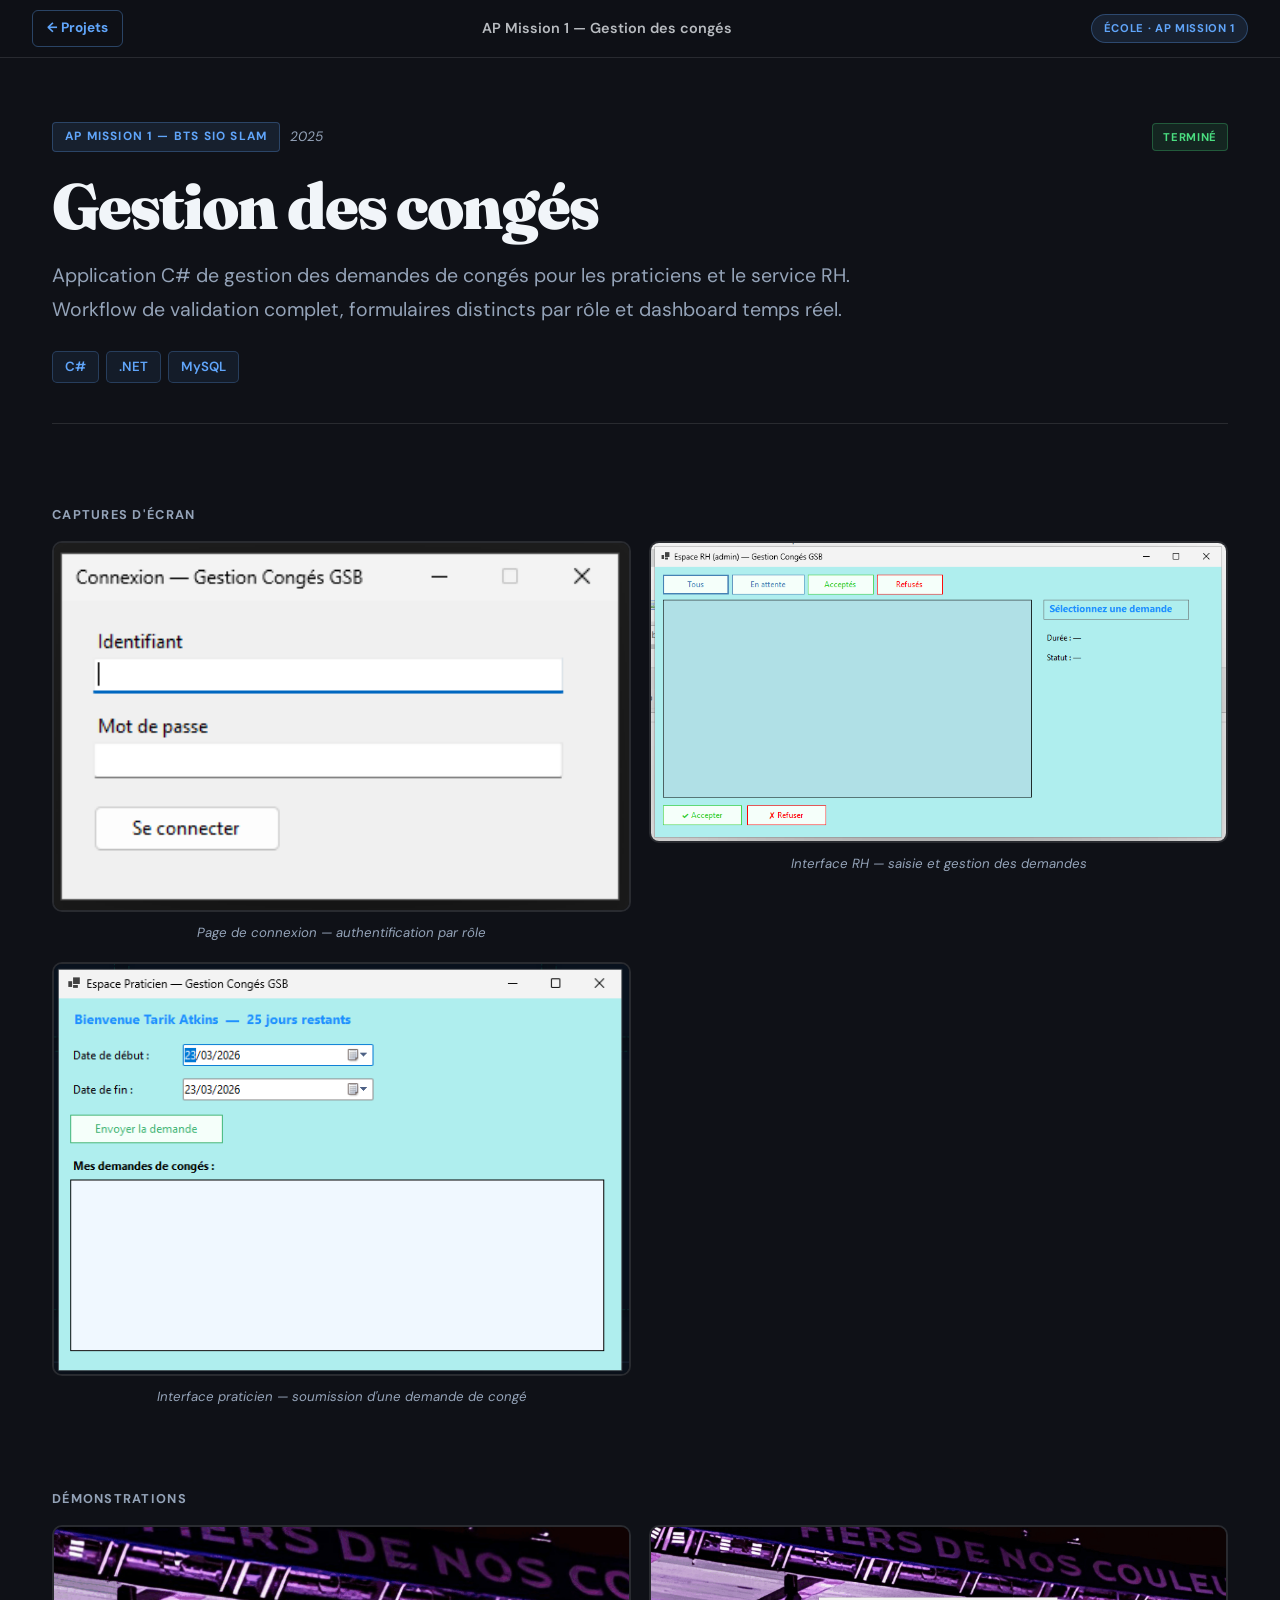
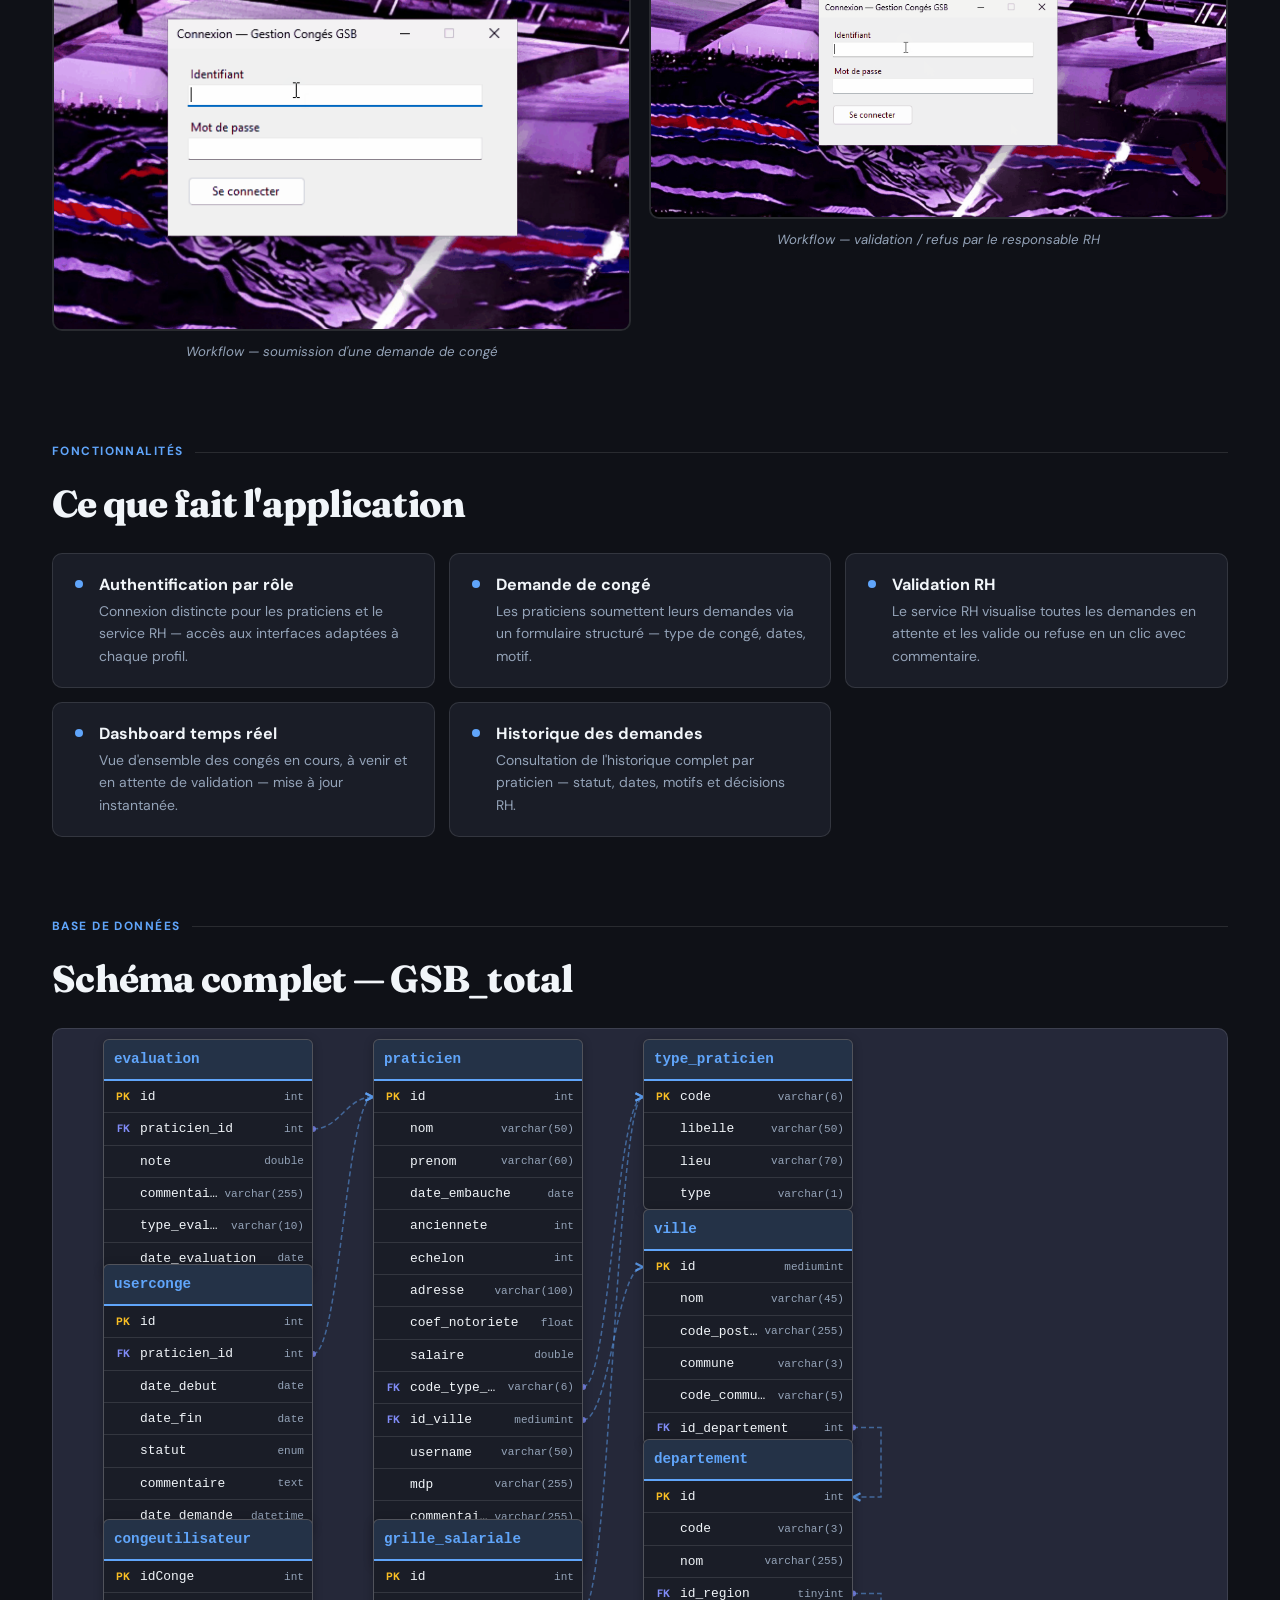
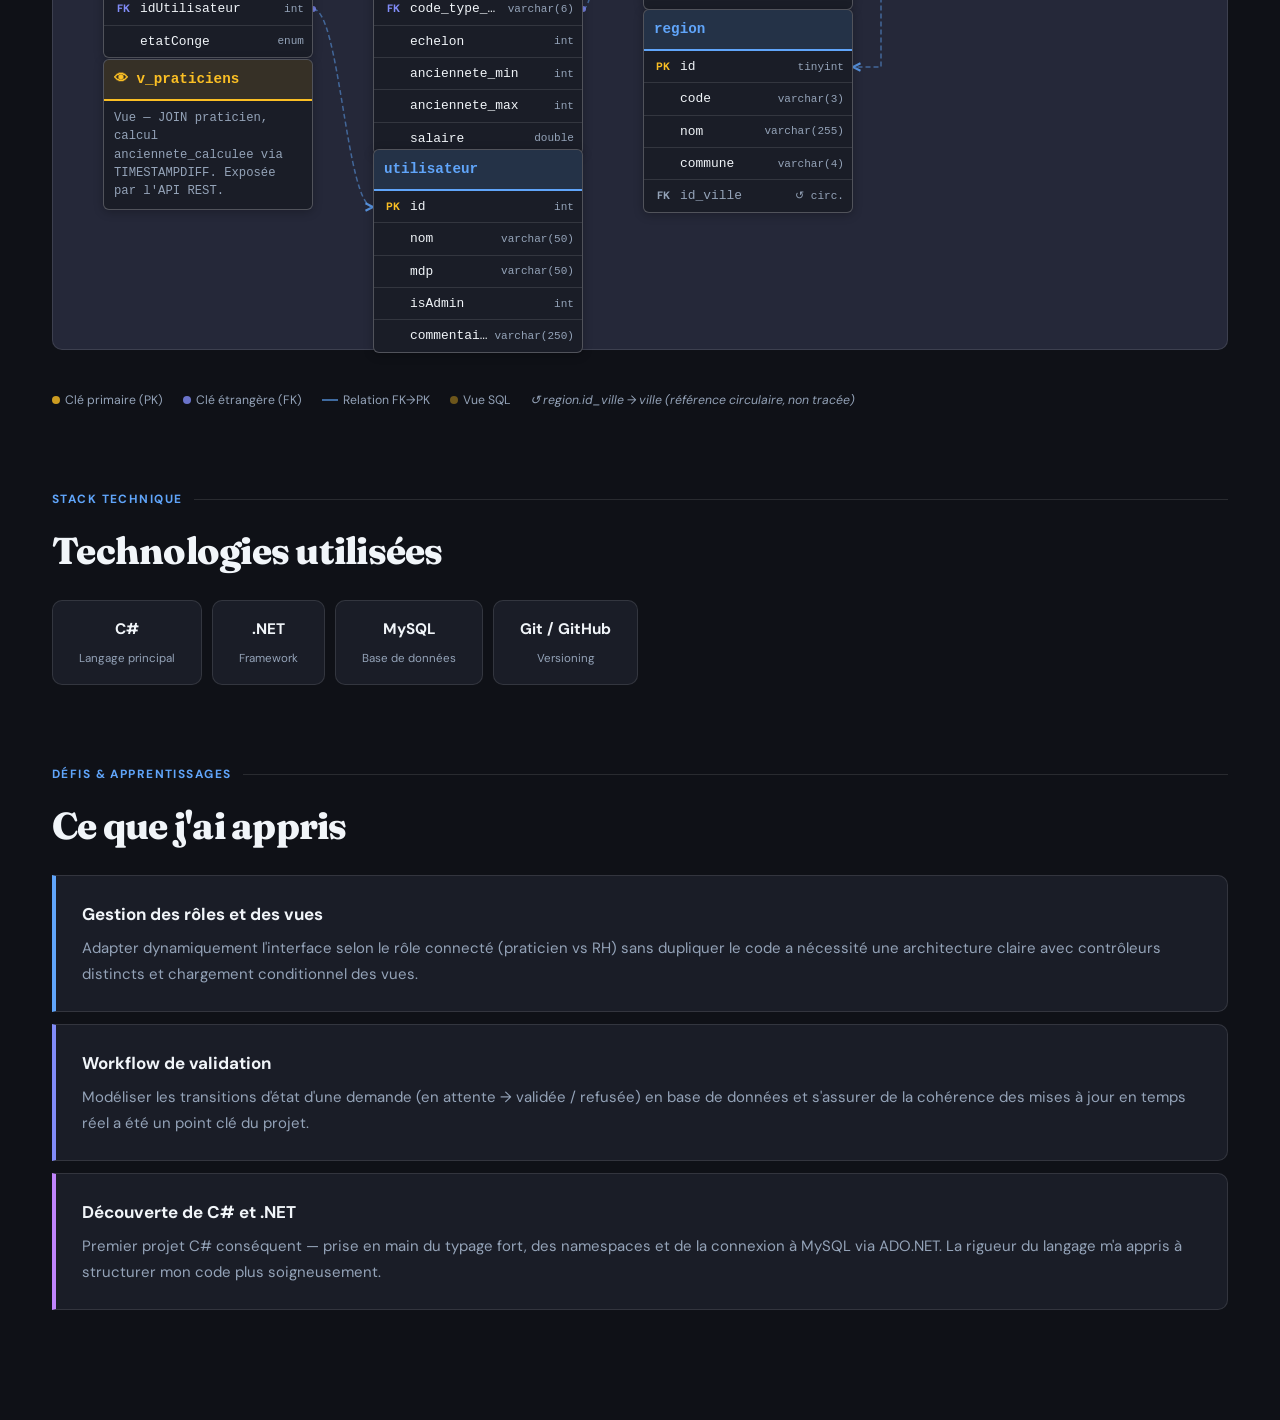
==== project-mission1.html @ 055cd985 "refactor: redesign DB diagram to 3-column layout, larger fonts, no horizontal scroll - Reflow all 11" ====
<!DOCTYPE html>
<html lang="fr" data-theme="dark">
<head>
  <meta charset="UTF-8">
  <meta name="viewport" content="width=device-width, initial-scale=1.0">
  <title>AP Mission 1 – Gestion des congés – Henni Wassil</title>
  <link rel="stylesheet" href="css/project-detail.css">
</head>
<body>

  <nav class="det-nav">
    <a href="index.html#projects" class="det-nav-back">← Projets</a>
    <span class="det-nav-title">AP Mission 1 — Gestion des congés</span>
    <span class="det-nav-badge det-nav-badge--school">École · AP Mission 1</span>
  </nav>

  <main class="det-page">

    <!-- HERO -->
    <header class="det-hero">
      <div class="det-hero-meta">
        <span class="det-hero-type det-hero-type--school">AP Mission 1 — BTS SIO SLAM</span>
        <span class="det-hero-year">2025</span>
        <span class="det-hero-status det-hero-status--done">Terminé</span>
      </div>
      <h1 class="det-hero-title">Gestion des congés</h1>
      <p class="det-hero-subtitle">
        Application C# de gestion des demandes de congés pour les praticiens et le service RH.
        Workflow de validation complet, formulaires distincts par rôle et dashboard temps réel.
      </p>
      <div class="det-hero-tags">
        <span>C#</span><span>.NET</span><span>MySQL</span>
      </div>
    </header>

    <!-- SCREENSHOTS — statiques -->
    <section class="det-screenshots">
      <p class="det-screenshots-title">Captures d'écran</p>
      <div class="screenshots-grid screenshots-grid--2">

        <figure class="screenshot">
          <img src="AP/Mission1/login.png" alt="Page de connexion">
          <figcaption>Page de connexion — authentification par rôle</figcaption>
        </figure>

        <figure class="screenshot">
          <img src="AP/Mission1/form_rh.png" alt="Formulaire RH">
          <figcaption>Interface RH — saisie et gestion des demandes</figcaption>
        </figure>

        <figure class="screenshot">
          <img src="AP/Mission1/form_praticien.png" alt="Formulaire praticien">
          <figcaption>Interface praticien — soumission d'une demande de congé</figcaption>
        </figure>

      </div>
    </section>

    <!-- GIFS — démonstrations -->
    <section class="det-screenshots">
      <p class="det-screenshots-title">Démonstrations</p>
      <div class="screenshots-grid screenshots-grid--2">

        <figure class="screenshot">
          <img src="AP/Mission1/demandeconge.gif" alt="Demande de congé">
          <figcaption>Workflow — soumission d'une demande de congé</figcaption>
        </figure>

        <figure class="screenshot">
          <img src="AP/Mission1/validationconges.gif" alt="Validation des congés">
          <figcaption>Workflow — validation / refus par le responsable RH</figcaption>
        </figure>

      </div>
    </section>

    <!-- FONCTIONNALITÉS -->
    <section class="det-section">
      <span class="det-section-label">Fonctionnalités</span>
      <h2 class="det-section-title">Ce que fait l'application</h2>
      <div class="det-features">
        <div class="det-feature">
          <div class="det-feature-dot"></div>
          <div class="det-feature-body">
            <div class="det-feature-name">Authentification par rôle</div>
            <div class="det-feature-desc">Connexion distincte pour les praticiens et le service RH — accès aux interfaces adaptées à chaque profil.</div>
          </div>
        </div>
        <div class="det-feature">
          <div class="det-feature-dot"></div>
          <div class="det-feature-body">
            <div class="det-feature-name">Demande de congé</div>
            <div class="det-feature-desc">Les praticiens soumettent leurs demandes via un formulaire structuré — type de congé, dates, motif.</div>
          </div>
        </div>
        <div class="det-feature">
          <div class="det-feature-dot"></div>
          <div class="det-feature-body">
            <div class="det-feature-name">Validation RH</div>
            <div class="det-feature-desc">Le service RH visualise toutes les demandes en attente et les valide ou refuse en un clic avec commentaire.</div>
          </div>
        </div>
        <div class="det-feature">
          <div class="det-feature-dot"></div>
          <div class="det-feature-body">
            <div class="det-feature-name">Dashboard temps réel</div>
            <div class="det-feature-desc">Vue d'ensemble des congés en cours, à venir et en attente de validation — mise à jour instantanée.</div>
          </div>
        </div>
        <div class="det-feature">
          <div class="det-feature-dot"></div>
          <div class="det-feature-body">
            <div class="det-feature-name">Historique des demandes</div>
            <div class="det-feature-desc">Consultation de l'historique complet par praticien — statut, dates, motifs et décisions RH.</div>
          </div>
        </div>
      </div>
    </section>

    <!-- BASE DE DONNÉES -->
    <section class="det-section">
      <span class="det-section-label">Base de données</span>
      <h2 class="det-section-title">Schéma complet — GSB_total</h2>

      <div class="det-db-diagram-wrap">
        <!-- 3 colonnes : col1=x50 (évaluations+congés+vue), col2=x320 (praticien+grille+utilisateur), col3=x590 (types+géographie) -->
        <div class="det-db-diagram" style="width:840px;height:920px">

          <!-- ── COL 1 ── -->

          <!-- evaluation -->
          <div class="det-db-tbl" data-table="evaluation" style="left:50px;top:10px">
            <div class="det-db-tbl-head">evaluation</div>
            <div class="det-db-tbl-col" data-col="id">         <span class="dbc-key">PK</span><span class="dbc-name">id</span><span class="dbc-type">int</span></div>
            <div class="det-db-tbl-col" data-fk="praticien.id"><span class="dbc-key dbc-key--fk">FK</span><span class="dbc-name">praticien_id</span><span class="dbc-type">int</span></div>
            <div class="det-db-tbl-col">                        <span class="dbc-key"></span><span class="dbc-name">note</span><span class="dbc-type">double</span></div>
            <div class="det-db-tbl-col">                        <span class="dbc-key"></span><span class="dbc-name">commentaire</span><span class="dbc-type">varchar(255)</span></div>
            <div class="det-db-tbl-col">                        <span class="dbc-key"></span><span class="dbc-name">type_evaluateur</span><span class="dbc-type">varchar(10)</span></div>
            <div class="det-db-tbl-col">                        <span class="dbc-key"></span><span class="dbc-name">date_evaluation</span><span class="dbc-type">date</span></div>
          </div>

          <!-- userconge -->
          <div class="det-db-tbl" data-table="userconge" style="left:50px;top:235px">
            <div class="det-db-tbl-head">userconge</div>
            <div class="det-db-tbl-col" data-col="id">         <span class="dbc-key">PK</span><span class="dbc-name">id</span><span class="dbc-type">int</span></div>
            <div class="det-db-tbl-col" data-fk="praticien.id"><span class="dbc-key dbc-key--fk">FK</span><span class="dbc-name">praticien_id</span><span class="dbc-type">int</span></div>
            <div class="det-db-tbl-col">                        <span class="dbc-key"></span><span class="dbc-name">date_debut</span><span class="dbc-type">date</span></div>
            <div class="det-db-tbl-col">                        <span class="dbc-key"></span><span class="dbc-name">date_fin</span><span class="dbc-type">date</span></div>
            <div class="det-db-tbl-col">                        <span class="dbc-key"></span><span class="dbc-name">statut</span><span class="dbc-type">enum</span></div>
            <div class="det-db-tbl-col">                        <span class="dbc-key"></span><span class="dbc-name">commentaire</span><span class="dbc-type">text</span></div>
            <div class="det-db-tbl-col">                        <span class="dbc-key"></span><span class="dbc-name">date_demande</span><span class="dbc-type">datetime</span></div>
          </div>

          <!-- congeutilisateur -->
          <div class="det-db-tbl" data-table="congeutilisateur" style="left:50px;top:490px">
            <div class="det-db-tbl-head">congeutilisateur</div>
            <div class="det-db-tbl-col" data-col="idConge">          <span class="dbc-key">PK</span><span class="dbc-name">idConge</span><span class="dbc-type">int</span></div>
            <div class="det-db-tbl-col" data-fk="utilisateur.id">    <span class="dbc-key dbc-key--fk">FK</span><span class="dbc-name">idUtilisateur</span><span class="dbc-type">int</span></div>
            <div class="det-db-tbl-col">                              <span class="dbc-key"></span><span class="dbc-name">etatConge</span><span class="dbc-type">enum</span></div>
          </div>

          <!-- v_praticiens (vue) -->
          <div class="det-db-tbl" style="left:50px;top:630px">
            <div class="det-db-tbl-head det-db-tbl-head--view">👁 v_praticiens</div>
            <div class="det-db-tbl-col" style="padding:8px 10px;min-height:auto">
              <span class="dbc-name" style="white-space:normal;font-size:0.72rem;color:var(--muted);line-height:1.5">Vue — JOIN praticien, calcul anciennete_calculee via TIMESTAMPDIFF. Exposée par l'API REST.</span>
            </div>
          </div>

          <!-- ── COL 2 ── -->

          <!-- praticien -->
          <div class="det-db-tbl" data-table="praticien" style="left:320px;top:10px">
            <div class="det-db-tbl-head">praticien</div>
            <div class="det-db-tbl-col" data-col="id">                   <span class="dbc-key">PK</span><span class="dbc-name">id</span><span class="dbc-type">int</span></div>
            <div class="det-db-tbl-col">                                  <span class="dbc-key"></span><span class="dbc-name">nom</span><span class="dbc-type">varchar(50)</span></div>
            <div class="det-db-tbl-col">                                  <span class="dbc-key"></span><span class="dbc-name">prenom</span><span class="dbc-type">varchar(60)</span></div>
            <div class="det-db-tbl-col">                                  <span class="dbc-key"></span><span class="dbc-name">date_embauche</span><span class="dbc-type">date</span></div>
            <div class="det-db-tbl-col">                                  <span class="dbc-key"></span><span class="dbc-name">anciennete</span><span class="dbc-type">int</span></div>
            <div class="det-db-tbl-col">                                  <span class="dbc-key"></span><span class="dbc-name">echelon</span><span class="dbc-type">int</span></div>
            <div class="det-db-tbl-col">                                  <span class="dbc-key"></span><span class="dbc-name">adresse</span><span class="dbc-type">varchar(100)</span></div>
            <div class="det-db-tbl-col">                                  <span class="dbc-key"></span><span class="dbc-name">coef_notoriete</span><span class="dbc-type">float</span></div>
            <div class="det-db-tbl-col">                                  <span class="dbc-key"></span><span class="dbc-name">salaire</span><span class="dbc-type">double</span></div>
            <div class="det-db-tbl-col" data-fk="type_praticien.code">   <span class="dbc-key dbc-key--fk">FK</span><span class="dbc-name">code_type_praticien</span><span class="dbc-type">varchar(6)</span></div>
            <div class="det-db-tbl-col" data-fk="ville.id">              <span class="dbc-key dbc-key--fk">FK</span><span class="dbc-name">id_ville</span><span class="dbc-type">mediumint</span></div>
            <div class="det-db-tbl-col">                                  <span class="dbc-key"></span><span class="dbc-name">username</span><span class="dbc-type">varchar(50)</span></div>
            <div class="det-db-tbl-col">                                  <span class="dbc-key"></span><span class="dbc-name">mdp</span><span class="dbc-type">varchar(255)</span></div>
            <div class="det-db-tbl-col">                                  <span class="dbc-key"></span><span class="dbc-name">commentaire</span><span class="dbc-type">varchar(255)</span></div>
            <div class="det-db-tbl-col">                                  <span class="dbc-key"></span><span class="dbc-name">conges_restant</span><span class="dbc-type">int</span></div>
          </div>

          <!-- grille_salariale -->
          <div class="det-db-tbl" data-table="grille_salariale" style="left:320px;top:490px">
            <div class="det-db-tbl-head">grille_salariale</div>
            <div class="det-db-tbl-col" data-col="id">                   <span class="dbc-key">PK</span><span class="dbc-name">id</span><span class="dbc-type">int</span></div>
            <div class="det-db-tbl-col" data-fk="type_praticien.code">   <span class="dbc-key dbc-key--fk">FK</span><span class="dbc-name">code_type_praticien</span><span class="dbc-type">varchar(6)</span></div>
            <div class="det-db-tbl-col">                                  <span class="dbc-key"></span><span class="dbc-name">echelon</span><span class="dbc-type">int</span></div>
            <div class="det-db-tbl-col">                                  <span class="dbc-key"></span><span class="dbc-name">anciennete_min</span><span class="dbc-type">int</span></div>
            <div class="det-db-tbl-col">                                  <span class="dbc-key"></span><span class="dbc-name">anciennete_max</span><span class="dbc-type">int</span></div>
            <div class="det-db-tbl-col">                                  <span class="dbc-key"></span><span class="dbc-name">salaire</span><span class="dbc-type">double</span></div>
          </div>

          <!-- utilisateur -->
          <div class="det-db-tbl" data-table="utilisateur" style="left:320px;top:720px">
            <div class="det-db-tbl-head">utilisateur</div>
            <div class="det-db-tbl-col" data-col="id"><span class="dbc-key">PK</span><span class="dbc-name">id</span><span class="dbc-type">int</span></div>
            <div class="det-db-tbl-col">             <span class="dbc-key"></span><span class="dbc-name">nom</span><span class="dbc-type">varchar(50)</span></div>
            <div class="det-db-tbl-col">             <span class="dbc-key"></span><span class="dbc-name">mdp</span><span class="dbc-type">varchar(50)</span></div>
            <div class="det-db-tbl-col">             <span class="dbc-key"></span><span class="dbc-name">isAdmin</span><span class="dbc-type">int</span></div>
            <div class="det-db-tbl-col">             <span class="dbc-key"></span><span class="dbc-name">commentaire</span><span class="dbc-type">varchar(250)</span></div>
          </div>

          <!-- ── COL 3 ── -->

          <!-- type_praticien -->
          <div class="det-db-tbl" data-table="type_praticien" style="left:590px;top:10px">
            <div class="det-db-tbl-head">type_praticien</div>
            <div class="det-db-tbl-col" data-col="code"><span class="dbc-key">PK</span><span class="dbc-name">code</span><span class="dbc-type">varchar(6)</span></div>
            <div class="det-db-tbl-col">               <span class="dbc-key"></span><span class="dbc-name">libelle</span><span class="dbc-type">varchar(50)</span></div>
            <div class="det-db-tbl-col">               <span class="dbc-key"></span><span class="dbc-name">lieu</span><span class="dbc-type">varchar(70)</span></div>
            <div class="det-db-tbl-col">               <span class="dbc-key"></span><span class="dbc-name">type</span><span class="dbc-type">varchar(1)</span></div>
          </div>

          <!-- ville -->
          <div class="det-db-tbl" data-table="ville" style="left:590px;top:180px">
            <div class="det-db-tbl-head">ville</div>
            <div class="det-db-tbl-col" data-col="id">           <span class="dbc-key">PK</span><span class="dbc-name">id</span><span class="dbc-type">mediumint</span></div>
            <div class="det-db-tbl-col">                          <span class="dbc-key"></span><span class="dbc-name">nom</span><span class="dbc-type">varchar(45)</span></div>
            <div class="det-db-tbl-col">                          <span class="dbc-key"></span><span class="dbc-name">code_postal</span><span class="dbc-type">varchar(255)</span></div>
            <div class="det-db-tbl-col">                          <span class="dbc-key"></span><span class="dbc-name">commune</span><span class="dbc-type">varchar(3)</span></div>
            <div class="det-db-tbl-col">                          <span class="dbc-key"></span><span class="dbc-name">code_commune</span><span class="dbc-type">varchar(5)</span></div>
            <div class="det-db-tbl-col" data-fk="departement.id"> <span class="dbc-key dbc-key--fk">FK</span><span class="dbc-name">id_departement</span><span class="dbc-type">int</span></div>
          </div>

          <!-- departement -->
          <div class="det-db-tbl" data-table="departement" style="left:590px;top:410px">
            <div class="det-db-tbl-head">departement</div>
            <div class="det-db-tbl-col" data-col="id">          <span class="dbc-key">PK</span><span class="dbc-name">id</span><span class="dbc-type">int</span></div>
            <div class="det-db-tbl-col">                         <span class="dbc-key"></span><span class="dbc-name">code</span><span class="dbc-type">varchar(3)</span></div>
            <div class="det-db-tbl-col">                         <span class="dbc-key"></span><span class="dbc-name">nom</span><span class="dbc-type">varchar(255)</span></div>
            <div class="det-db-tbl-col" data-fk="region.id">    <span class="dbc-key dbc-key--fk">FK</span><span class="dbc-name">id_region</span><span class="dbc-type">tinyint</span></div>
          </div>

          <!-- region -->
          <div class="det-db-tbl" data-table="region" style="left:590px;top:580px">
            <div class="det-db-tbl-head">region</div>
            <div class="det-db-tbl-col" data-col="id"><span class="dbc-key">PK</span><span class="dbc-name">id</span><span class="dbc-type">tinyint</span></div>
            <div class="det-db-tbl-col">             <span class="dbc-key"></span><span class="dbc-name">code</span><span class="dbc-type">varchar(3)</span></div>
            <div class="det-db-tbl-col">             <span class="dbc-key"></span><span class="dbc-name">nom</span><span class="dbc-type">varchar(255)</span></div>
            <div class="det-db-tbl-col">             <span class="dbc-key"></span><span class="dbc-name">commune</span><span class="dbc-type">varchar(4)</span></div>
            <div class="det-db-tbl-col">             <span class="dbc-key dbc-key--fk" style="color:var(--muted)">FK</span><span class="dbc-name" style="color:var(--muted)">id_ville</span><span class="dbc-type">↺ circ.</span></div>
          </div>

        </div>
      </div>

      <div class="det-db-legend">
        <span><span class="det-db-legend-dot" style="background:rgba(251,191,36,0.8)"></span>Clé primaire (PK)</span>
        <span><span class="det-db-legend-dot" style="background:rgba(129,140,248,0.8)"></span>Clé étrangère (FK)</span>
        <span><span class="det-db-legend-dot" style="background:rgba(96,165,250,0.6);border-radius:0;width:16px;height:2px"></span>Relation FK→PK</span>
        <span><span class="det-db-legend-dot" style="background:rgba(251,191,36,0.4)"></span>Vue SQL</span>
        <span style="color:var(--muted);font-style:italic">↺ region.id_ville → ville (référence circulaire, non tracée)</span>
      </div>
    </section>

    <!-- STACK -->
    <section class="det-section">
      <span class="det-section-label">Stack technique</span>
      <h2 class="det-section-title">Technologies utilisées</h2>
      <div class="det-stack">
        <div class="det-stack-item"><span class="det-stack-item-name">C#</span><span class="det-stack-item-role">Langage principal</span></div>
        <div class="det-stack-item"><span class="det-stack-item-name">.NET</span><span class="det-stack-item-role">Framework</span></div>
        <div class="det-stack-item"><span class="det-stack-item-name">MySQL</span><span class="det-stack-item-role">Base de données</span></div>
        <div class="det-stack-item"><span class="det-stack-item-name">Git / GitHub</span><span class="det-stack-item-role">Versioning</span></div>
      </div>
    </section>

    <!-- DÉFIS -->
    <section class="det-section">
      <span class="det-section-label">Défis &amp; apprentissages</span>
      <h2 class="det-section-title">Ce que j'ai appris</h2>
      <div class="det-challenges">
        <div class="det-challenge">
          <div class="det-challenge-title">Gestion des rôles et des vues</div>
          <div class="det-challenge-desc">
            Adapter dynamiquement l'interface selon le rôle connecté (praticien vs RH) sans dupliquer
            le code a nécessité une architecture claire avec contrôleurs distincts et chargement conditionnel des vues.
          </div>
        </div>
        <div class="det-challenge det-challenge--blue">
          <div class="det-challenge-title">Workflow de validation</div>
          <div class="det-challenge-desc">
            Modéliser les transitions d'état d'une demande (en attente → validée / refusée) en base
            de données et s'assurer de la cohérence des mises à jour en temps réel a été un point clé du projet.
          </div>
        </div>
        <div class="det-challenge det-challenge--purple">
          <div class="det-challenge-title">Découverte de C# et .NET</div>
          <div class="det-challenge-desc">
            Premier projet C# conséquent — prise en main du typage fort, des namespaces et de la
            connexion à MySQL via ADO.NET. La rigueur du langage m'a appris à structurer mon code plus soigneusement.
          </div>
        </div>
      </div>
    </section>

  </main>

  <script src="js/detail.js"></script>
</body>
</html>
---- css/project-detail.css ----
@import url('https://fonts.googleapis.com/css2?family=DM+Sans:ital,opsz,wght@0,9..40,300;0,9..40,400;0,9..40,500;0,9..40,600;0,9..40,700;1,9..40,400&family=Fraunces:opsz,wght@9..144,600;9..144,800;9..144,900&display=swap');

*, *::before, *::after { box-sizing: border-box; margin: 0; padding: 0; }

/* ══════════════════════════════════════════
   PALETTE — propre, lisible sur projecteur
   Aucun néon, aucune couleur criarde
   ══════════════════════════════════════════ */
:root {
  --bg:      #0f1117;
  --s1:      #1a1d27;
  --s2:      #252839;
  --border:  rgba(255,255,255,0.11);
  --border2: rgba(255,255,255,0.24);
  --text:    #f1f5f9;
  --muted:   #94a3b8;

  /* Accents clairs et lisibles — aucun néon */
  --blue:    #60a5fa; --blue-rgb:   96,165,250;
  --indigo:  #818cf8; --indigo-rgb: 129,140,248;
  --violet:  #c084fc; --violet-rgb: 192,132,252;
  --amber:   #fbbf24; --amber-rgb:  251,191,36;

  /* Alias legacy pour rétrocompatibilité des classes */
  --green:        var(--blue);   --green-rgb:   96,165,250;
  --purple:       var(--violet); --purple-rgb:  192,132,252;
  --yellow:       var(--amber);  --yellow-rgb:  251,191,36;
}

html[data-theme="light"] {
  --bg:     #f8fafc;
  --s1:     #ffffff;
  --s2:     #f1f5f9;
  --border:  rgba(0,0,0,0.10);
  --border2: rgba(0,0,0,0.22);
  --text:   #0f172a;
  --muted:  #475569;
}

html, body {
  width: 100%;
  min-height: 100%;
  background: var(--bg);
  color: var(--text);
  font-family: 'DM Sans', system-ui, sans-serif;
  font-size: 17px;
  line-height: 1.65;
}

/* ══════════════════════════════════════════
   NAV
   ══════════════════════════════════════════ */
.det-nav {
  position: sticky;
  top: 0;
  z-index: 100;
  display: flex;
  align-items: center;
  gap: 16px;
  padding: 0 32px;
  height: 58px;
  background: rgba(15,17,23,0.96);
  backdrop-filter: blur(12px);
  border-bottom: 1px solid var(--border);
}
html[data-theme="light"] .det-nav {
  background: rgba(248,250,252,0.96);
}

.det-nav-back {
  font-size: 0.8rem;
  font-weight: 700;
  color: var(--blue);
  text-decoration: none;
  padding: 6px 14px;
  border: 1px solid rgba(var(--blue-rgb),0.35);
  border-radius: 6px;
  transition: background 0.15s;
  white-space: nowrap;
}
.det-nav-back:hover { background: rgba(var(--blue-rgb),0.12); }

.det-nav-title {
  font-size: 0.85rem;
  font-weight: 600;
  color: var(--text);
  opacity: 0.75;
  flex: 1;
  text-align: center;
  white-space: nowrap;
  overflow: hidden;
  text-overflow: ellipsis;
}

.det-nav-badge {
  font-size: 0.66rem;
  font-weight: 700;
  letter-spacing: 0.06em;
  text-transform: uppercase;
  padding: 4px 12px;
  border-radius: 20px;
  white-space: nowrap;
}
.det-nav-badge--school {
  color: var(--blue);
  background: rgba(var(--blue-rgb),0.12);
  border: 1px solid rgba(var(--blue-rgb),0.3);
}
.det-nav-badge--stage {
  color: var(--indigo);
  background: rgba(var(--indigo-rgb),0.12);
  border: 1px solid rgba(var(--indigo-rgb),0.3);
}
.det-nav-badge--perso {
  color: var(--violet);
  background: rgba(var(--violet-rgb),0.12);
  border: 1px solid rgba(var(--violet-rgb),0.3);
}

/* ══════════════════════════════════════════
   PAGE WRAPPER
   ══════════════════════════════════════════ */
.det-page {
  max-width: 1280px;
  margin: 0 auto;
  padding: 64px 52px 110px;
  display: flex;
  flex-direction: column;
  gap: 80px;
}

/* ══════════════════════════════════════════
   HERO
   ══════════════════════════════════════════ */
.det-hero {
  display: flex;
  flex-direction: column;
  gap: 20px;
  padding-bottom: 40px;
  border-bottom: 1px solid var(--border);
}

.det-hero-meta {
  display: flex;
  align-items: center;
  gap: 10px;
  flex-wrap: wrap;
}

.det-hero-type {
  font-size: 0.7rem;
  font-weight: 700;
  text-transform: uppercase;
  letter-spacing: 0.1em;
  padding: 4px 12px;
  border-radius: 4px;
}
.det-hero-type--school {
  color: var(--blue);
  background: rgba(var(--blue-rgb),0.10);
  border: 1px solid rgba(var(--blue-rgb),0.28);
}
.det-hero-type--stage {
  color: var(--indigo);
  background: rgba(var(--indigo-rgb),0.10);
  border: 1px solid rgba(var(--indigo-rgb),0.28);
}
.det-hero-type--perso {
  color: var(--violet);
  background: rgba(var(--violet-rgb),0.10);
  border: 1px solid rgba(var(--violet-rgb),0.28);
}

.det-hero-year {
  font-size: 0.8rem;
  color: var(--muted);
  font-style: italic;
}

.det-hero-status {
  font-size: 0.66rem;
  font-weight: 700;
  text-transform: uppercase;
  letter-spacing: 0.06em;
  padding: 4px 10px;
  border-radius: 4px;
  margin-left: auto;
}
.det-hero-status--done {
  color: #4ade80;
  background: rgba(74,222,128,0.10);
  border: 1px solid rgba(74,222,128,0.28);
}
.det-hero-status--wip {
  color: var(--amber);
  background: rgba(var(--amber-rgb),0.10);
  border: 1px solid rgba(var(--amber-rgb),0.28);
}

.det-hero-title {
  font-family: 'Fraunces', serif;
  font-size: clamp(2.6rem, 5vw, 4.6rem);
  font-weight: 900;
  color: var(--text);
  letter-spacing: -0.03em;
  line-height: 1.05;
}

.det-hero-subtitle {
  font-size: 1.15rem;
  color: var(--muted);
  line-height: 1.75;
  max-width: 860px;
}

.det-hero-tags {
  display: flex;
  flex-wrap: wrap;
  gap: 7px;
  margin-top: 4px;
}
.det-hero-tags span {
  font-size: 0.78rem;
  font-weight: 600;
  background: rgba(var(--blue-rgb),0.08);
  border: 1px solid rgba(var(--blue-rgb),0.25);
  border-radius: 5px;
  padding: 4px 12px;
  color: var(--blue);
}
html[data-theme="light"] .det-hero-tags span {
  background: rgba(var(--blue-rgb),0.06);
  border-color: rgba(var(--blue-rgb),0.2);
}

.det-hero-links {
  display: flex;
  gap: 12px;
  flex-wrap: wrap;
  margin-top: 10px;
}
.det-btn {
  display: inline-flex;
  align-items: center;
  gap: 7px;
  text-decoration: none;
  font-size: 0.82rem;
  font-weight: 700;
  padding: 11px 22px;
  border-radius: 8px;
  transition: background 0.15s, opacity 0.15s;
  letter-spacing: 0.02em;
}
.det-btn--gh {
  color: var(--text);
  background: var(--s2);
  border: 1px solid var(--border2);
}
.det-btn--gh:hover { background: var(--s1); }
.det-btn--demo {
  color: #fff;
  background: var(--blue);
  border: none;
}
.det-btn--demo:hover { opacity: 0.88; }
html[data-theme="light"] .det-btn--gh {
  background: var(--s2);
  border-color: var(--border2);
  color: var(--text);
}

/* ══════════════════════════════════════════
   SCREENSHOTS
   ══════════════════════════════════════════ */
.det-screenshots {
  display: flex;
  flex-direction: column;
  gap: 16px;
}

.det-screenshots-title {
  font-size: 0.75rem;
  font-weight: 700;
  text-transform: uppercase;
  letter-spacing: 0.1em;
  color: var(--muted);
}

.screenshots-grid {
  display: grid;
  grid-template-columns: repeat(auto-fill, minmax(400px, 1fr));
  gap: 18px;
}
.screenshots-grid--wide { grid-template-columns: 1fr; }
.screenshots-grid--2    { grid-template-columns: repeat(2, 1fr); }

@media (max-width: 700px) {
  .screenshots-grid,
  .screenshots-grid--2 { grid-template-columns: 1fr; }
}

figure.screenshot {
  display: flex;
  flex-direction: column;
  gap: 10px;
}
figure.screenshot img {
  width: 100%;
  border-radius: 10px;
  border: 2px solid var(--border);
  display: block;
  object-fit: cover;
}
figure.screenshot img.zoomable {
  cursor: zoom-in;
  transition: border-color 0.18s, transform 0.18s;
}
figure.screenshot img.zoomable:hover {
  border-color: var(--blue);
  transform: scale(1.012);
}
figure.screenshot figcaption {
  font-size: 0.78rem;
  color: var(--muted);
  font-style: italic;
  text-align: center;
}

/* ══════════════════════════════════════════
   SECTIONS
   ══════════════════════════════════════════ */
.det-section {
  display: flex;
  flex-direction: column;
  gap: 28px;
}

.det-section-label {
  display: flex;
  align-items: center;
  gap: 12px;
  font-size: 0.7rem;
  font-weight: 700;
  text-transform: uppercase;
  letter-spacing: 0.12em;
  color: var(--blue);
}
.det-section-label::after {
  content: '';
  flex: 1;
  height: 1px;
  background: var(--border);
}

.det-section-title {
  font-family: 'Fraunces', serif;
  font-size: 2.2rem;
  font-weight: 800;
  color: var(--text);
  letter-spacing: -0.02em;
  line-height: 1.15;
  margin-top: -8px;
}

.det-section-body {
  display: flex;
  flex-direction: column;
  gap: 16px;
}
.det-section-body p {
  font-size: 1.05rem;
  color: var(--muted);
  line-height: 1.8;
}
.det-section-body p strong {
  color: var(--text);
  font-weight: 600;
}

/* ══════════════════════════════════════════
   FEATURES LIST
   ══════════════════════════════════════════ */
.det-features {
  display: grid;
  grid-template-columns: repeat(auto-fill, minmax(340px, 1fr));
  gap: 14px;
}
.det-feature {
  display: flex;
  align-items: flex-start;
  gap: 16px;
  padding: 20px 22px;
  background: var(--s1);
  border: 1px solid var(--border);
  border-radius: 10px;
  transition: border-color 0.15s;
}
.det-feature:hover { border-color: var(--border2); }

.det-feature-dot {
  width: 8px;
  height: 8px;
  border-radius: 50%;
  background: var(--blue);
  flex-shrink: 0;
  margin-top: 6px;
}
.det-feature--blue   .det-feature-dot { background: var(--indigo); }
.det-feature--purple .det-feature-dot { background: var(--violet); }

.det-feature-name {
  font-size: 0.95rem;
  font-weight: 700;
  color: var(--text);
  line-height: 1.3;
}
.det-feature-desc {
  font-size: 0.82rem;
  color: var(--muted);
  margin-top: 5px;
  line-height: 1.6;
}

/* ══════════════════════════════════════════
   STACK GRID
   ══════════════════════════════════════════ */
.det-stack {
  display: flex;
  flex-wrap: wrap;
  gap: 10px;
}
.det-stack-item {
  display: flex;
  flex-direction: column;
  align-items: center;
  gap: 6px;
  padding: 16px 26px;
  background: var(--s1);
  border: 1px solid var(--border);
  border-radius: 10px;
  min-width: 110px;
  transition: border-color 0.15s, transform 0.15s;
}
.det-stack-item:hover { border-color: var(--border2); transform: translateY(-2px); }
.det-stack-item-name {
  font-size: 0.9rem;
  font-weight: 700;
  color: var(--text);
}
.det-stack-item-role {
  font-size: 0.68rem;
  color: var(--muted);
  text-align: center;
}

/* ══════════════════════════════════════════
   CHALLENGES / LEARNING CARDS
   ══════════════════════════════════════════ */
.det-challenges {
  display: flex;
  flex-direction: column;
  gap: 12px;
}
.det-challenge {
  padding: 24px 26px;
  background: var(--s1);
  border: 1px solid var(--border);
  border-left: 4px solid var(--blue);
  border-radius: 0 10px 10px 0;
}
.det-challenge--blue   { border-left-color: var(--indigo); }
.det-challenge--purple { border-left-color: var(--violet); }
.det-challenge--yellow { border-left-color: var(--amber); }

.det-challenge-title {
  font-size: 1rem;
  font-weight: 700;
  color: var(--text);
  margin-bottom: 8px;
}
.det-challenge-desc {
  font-size: 0.88rem;
  color: var(--muted);
  line-height: 1.7;
}

/* ══════════════════════════════════════════
   ORG BOX (stage)
   ══════════════════════════════════════════ */
.det-org-box {
  display: flex;
  align-items: center;
  gap: 20px;
  padding: 20px 24px;
  background: var(--s1);
  border: 1px solid var(--border);
  border-radius: 10px;
  flex-wrap: wrap;
}
.det-org-item { display: flex; flex-direction: column; gap: 3px; }
.det-org-label {
  font-size: 0.6rem;
  font-weight: 700;
  text-transform: uppercase;
  letter-spacing: 0.1em;
  color: var(--indigo);
}
.det-org-value {
  font-size: 0.9rem;
  font-weight: 600;
  color: var(--text);
}

/* ══════════════════════════════════════════
   TIMELINE (stages)
   ══════════════════════════════════════════ */
.det-missions {
  display: flex;
  flex-direction: column;
  position: relative;
  padding-left: 20px;
}
.det-missions::before {
  content: '';
  position: absolute;
  left: 5px; top: 6px; bottom: 6px;
  width: 1px;
  background: var(--border2);
}
.det-mission {
  position: relative;
  padding: 12px 0 12px 16px;
}
.det-mission::before {
  content: '';
  position: absolute;
  left: -15px; top: 18px;
  width: 8px; height: 8px;
  border-radius: 50%;
  background: var(--indigo);
  border: 2px solid var(--bg);
}
.det-mission-title {
  font-size: 0.88rem;
  font-weight: 700;
  color: var(--text);
  margin-bottom: 4px;
}
.det-mission-desc {
  font-size: 0.78rem;
  color: var(--muted);
  line-height: 1.55;
}

/* ══════════════════════════════════════════
   HIGHLIGHT BOX
   ══════════════════════════════════════════ */
.det-highlight {
  padding: 18px 22px;
  background: rgba(var(--blue-rgb),0.06);
  border: 1px solid rgba(var(--blue-rgb),0.22);
  border-radius: 8px;
  font-size: 0.95rem;
  color: var(--text);
  line-height: 1.7;
  font-style: italic;
}
.det-highlight--blue   { background: rgba(var(--indigo-rgb),0.06); border-color: rgba(var(--indigo-rgb),0.22); }
.det-highlight--purple { background: rgba(var(--violet-rgb),0.06); border-color: rgba(var(--violet-rgb),0.22); }

/* ══════════════════════════════════════════
   RESPONSIVE
   ══════════════════════════════════════════ */
@media (max-width: 700px) {
  .det-page     { padding: 36px 20px 70px; gap: 56px; }
  .det-nav      { padding: 0 18px; }
  .det-features { grid-template-columns: 1fr; }
  .det-hero-title { font-size: 2.2rem; }
}

/* ══════════════════════════════════════════
   LIGHTBOX
   ══════════════════════════════════════════ */
.lightbox {
  position: fixed;
  inset: 0;
  background: rgba(0,0,0,0.95);
  backdrop-filter: blur(8px);
  z-index: 2000;
  display: flex;
  align-items: center;
  justify-content: center;
  padding: 20px;
  opacity: 0;
  pointer-events: none;
  transition: opacity 0.22s;
  cursor: zoom-out;
}
.lightbox.active {
  opacity: 1;
  pointer-events: auto;
}
/* L'image remplit l'espace disponible — zoom réel garanti */
.lightbox-img {
  width: 92vw;
  height: 88vh;
  object-fit: contain;
  border-radius: 8px;
  display: block;
  cursor: default;
}
.lightbox-close {
  position: fixed;
  top: 20px;
  right: 24px;
  background: rgba(255,255,255,0.15);
  border: 1px solid rgba(255,255,255,0.25);
  color: #fff;
  font-size: 1.1rem;
  width: 42px;
  height: 42px;
  border-radius: 50%;
  cursor: pointer;
  display: flex;
  align-items: center;
  justify-content: center;
  transition: background 0.15s;
  z-index: 2001;
}

/* ══════════════════════════════════════════
   BDD — diagramme style phpMyAdmin
   ══════════════════════════════════════════ */
.det-db-diagram-wrap {
  border: 1px solid var(--border);
  border-radius: 10px;
  background: var(--s2);
}

.det-db-diagram {
  position: relative;
}

.det-db-diagram-svg {
  position: absolute;
  inset: 0;
  pointer-events: none;
  overflow: visible;
}

/* Table card */
.det-db-tbl {
  position: absolute;
  width: 210px;
  background: var(--s1);
  border: 1px solid var(--border2);
  border-radius: 6px;
  overflow: hidden;
  box-shadow: 0 2px 10px rgba(0,0,0,0.25);
}

.det-db-tbl-head {
  padding: 8px 10px;
  font-family: 'Courier New', monospace;
  font-size: 0.84rem;
  font-weight: 700;
  background: rgba(var(--blue-rgb), 0.15);
  color: var(--blue);
  border-bottom: 2px solid var(--blue);
  white-space: nowrap;
  overflow: hidden;
  text-overflow: ellipsis;
}
.det-db-tbl-head--view    { background: rgba(var(--amber-rgb),  0.12); color: var(--amber);  border-bottom-color: var(--amber); }
.det-db-tbl-head--trigger { background: rgba(var(--violet-rgb), 0.12); color: var(--violet); border-bottom-color: var(--violet); }
.det-db-tbl-head--proc    { background: rgba(var(--indigo-rgb), 0.12); color: var(--indigo); border-bottom-color: var(--indigo); }

/* Column rows */
.det-db-tbl-col {
  display: flex;
  align-items: center;
  padding: 5px 8px;
  gap: 6px;
  border-bottom: 1px solid var(--border);
  min-height: 28px;
}
.det-db-tbl-col:last-child { border-bottom: none; }

.dbc-key {
  width: 22px;
  font-size: 0.63rem;
  font-weight: 800;
  text-align: center;
  flex-shrink: 0;
  color: var(--amber);
  letter-spacing: 0;
}
.dbc-key--fk { color: var(--indigo); }

.dbc-name {
  flex: 1;
  font-family: 'Courier New', monospace;
  font-size: 0.76rem;
  color: var(--text);
  overflow: hidden;
  text-overflow: ellipsis;
  white-space: nowrap;
}

.dbc-type {
  font-family: 'Courier New', monospace;
  font-size: 0.65rem;
  color: var(--muted);
  white-space: nowrap;
  flex-shrink: 0;
}

/* Note below diagram */
.det-db-legend {
  display: flex;
  gap: 20px;
  flex-wrap: wrap;
  margin-top: 12px;
  font-size: 0.72rem;
  color: var(--muted);
}
.det-db-legend span { display: flex; align-items: center; gap: 5px; }
.det-db-legend-dot {
  width: 8px; height: 8px; border-radius: 50%; flex-shrink: 0;
}
.lightbox-close:hover { background: rgba(255,255,255,0.28); }
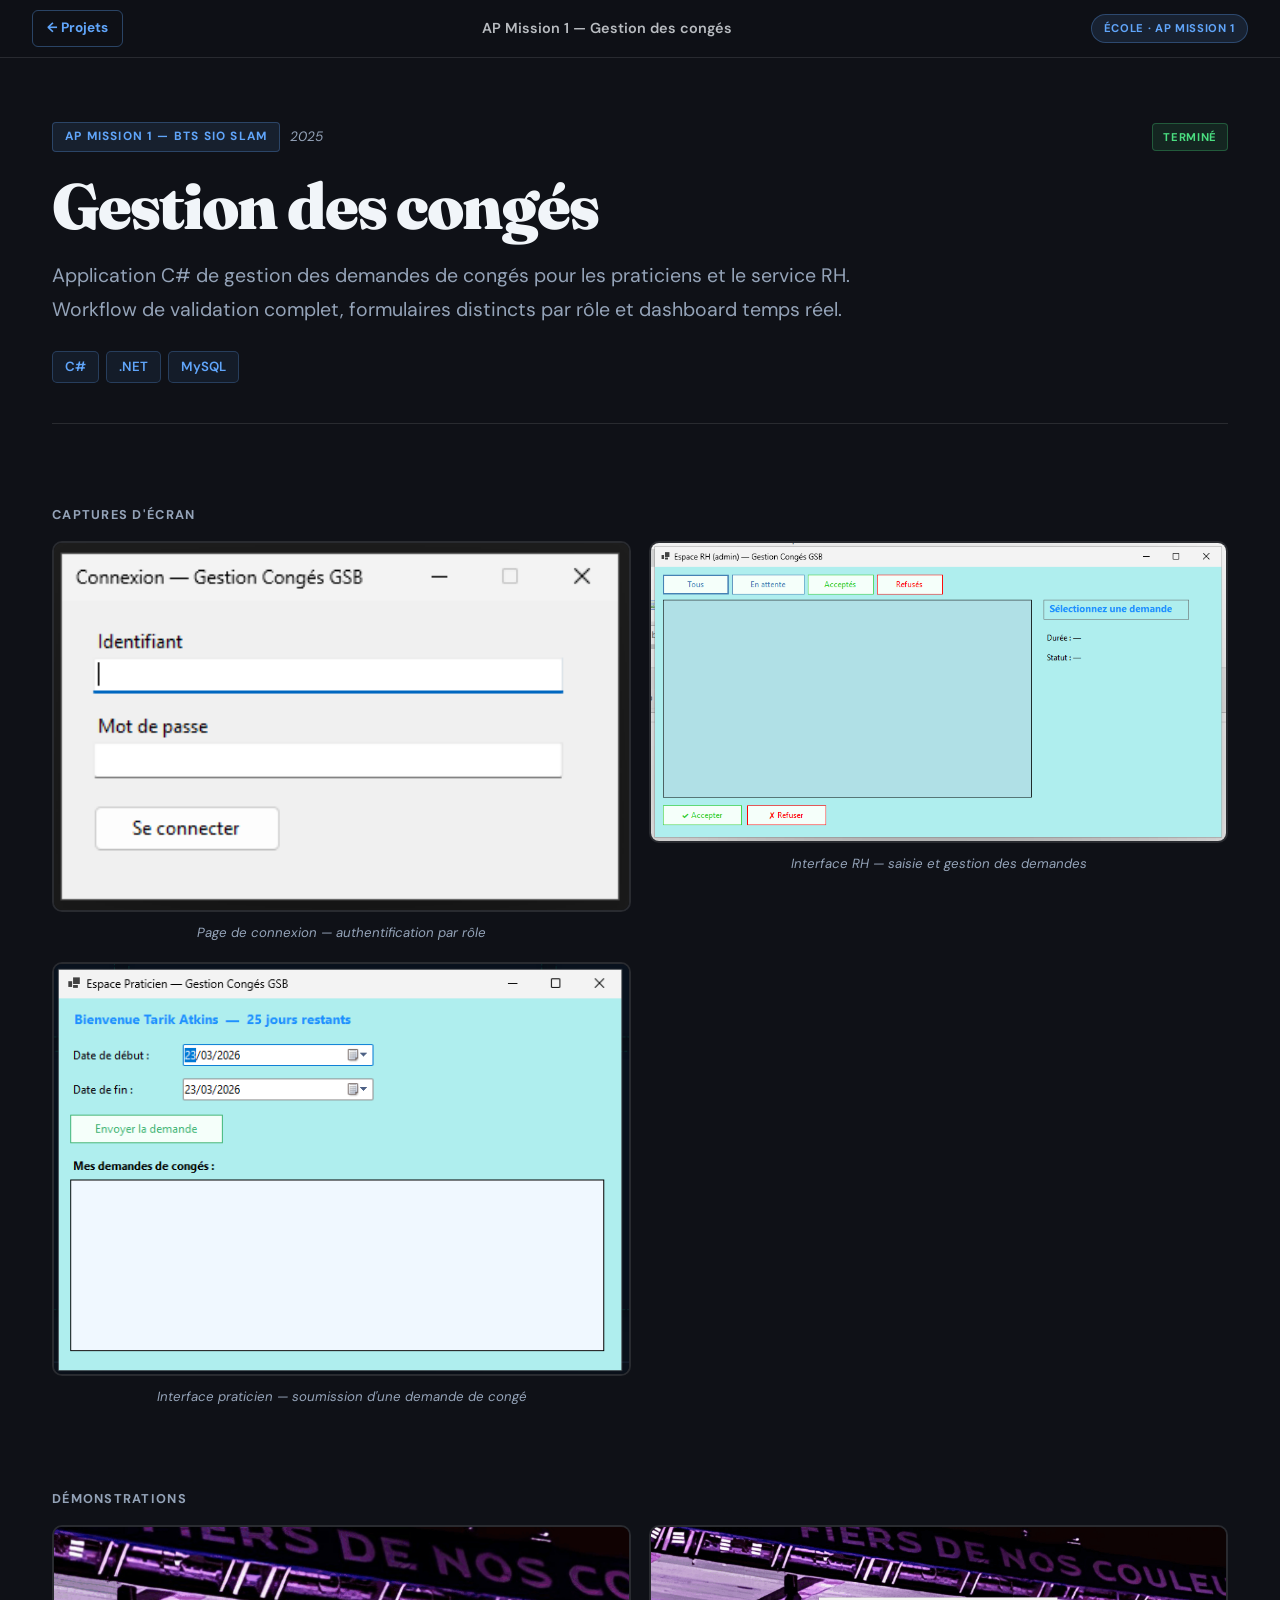
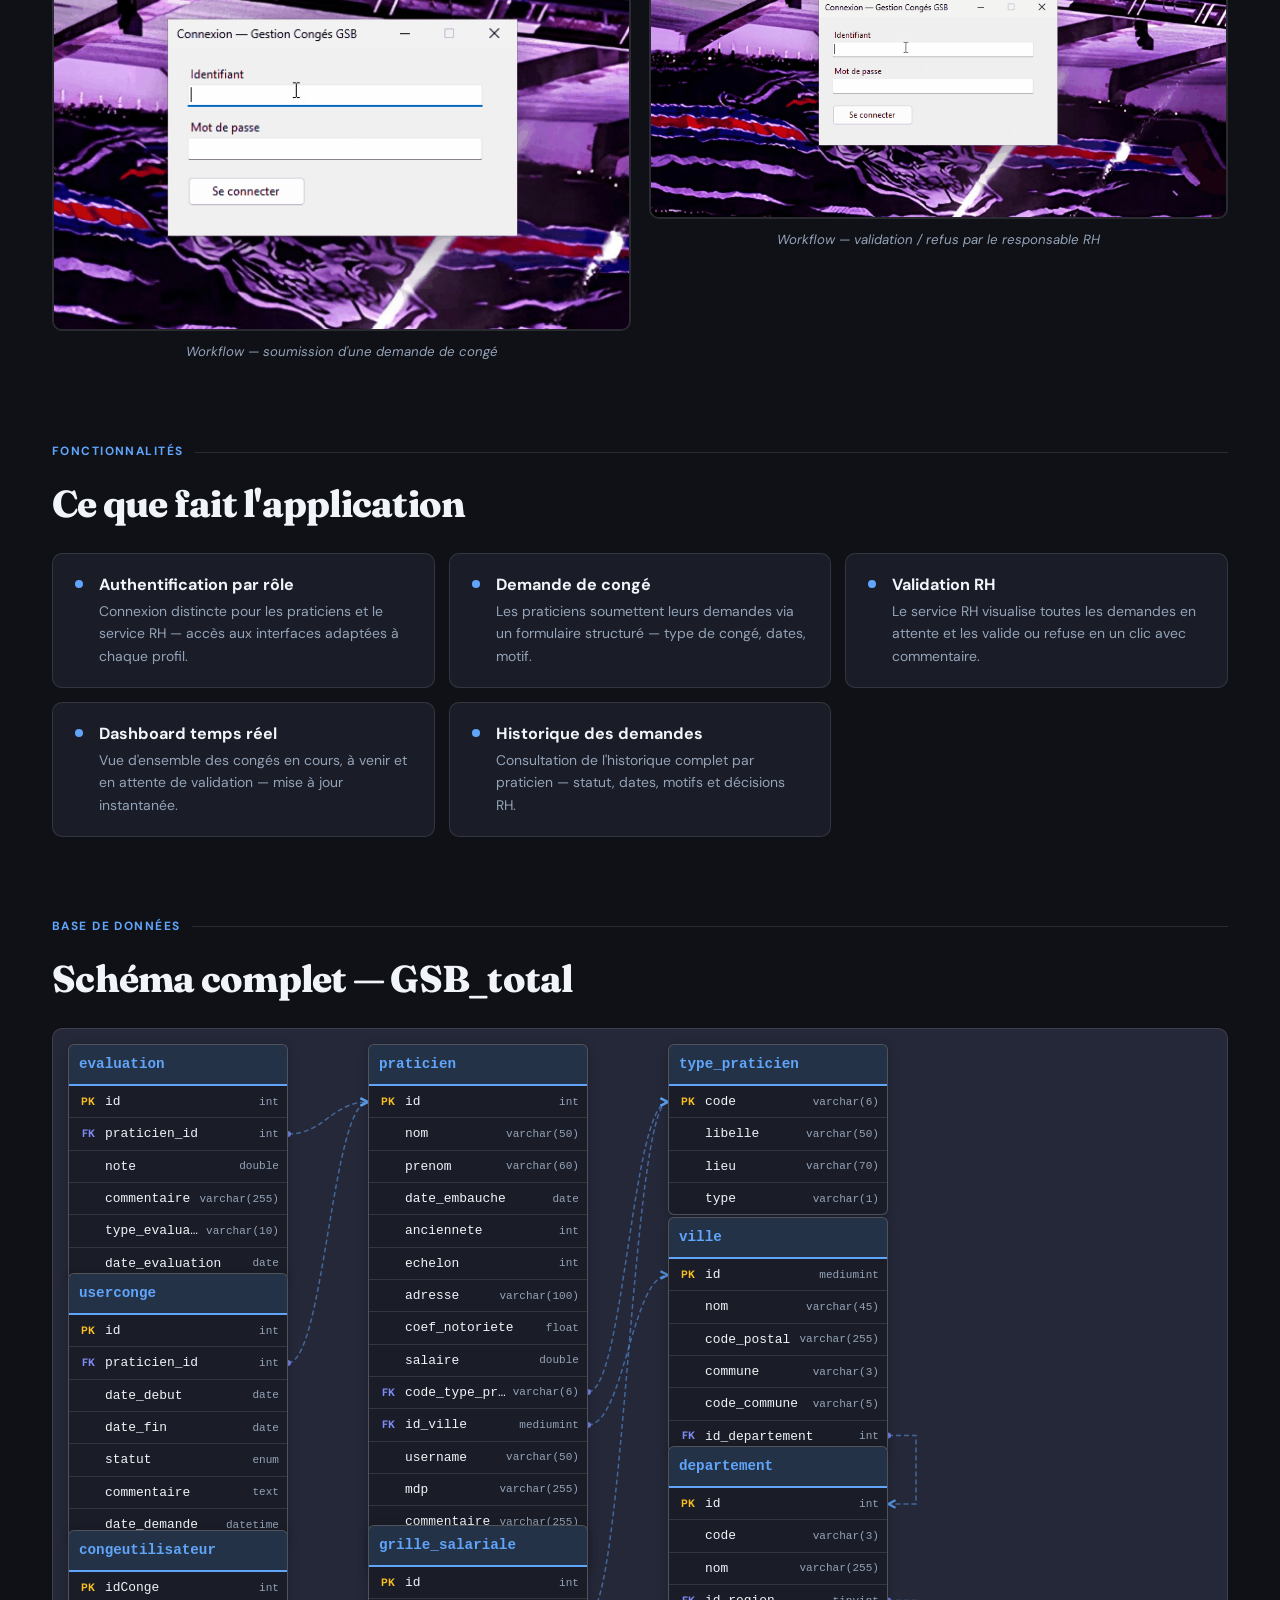
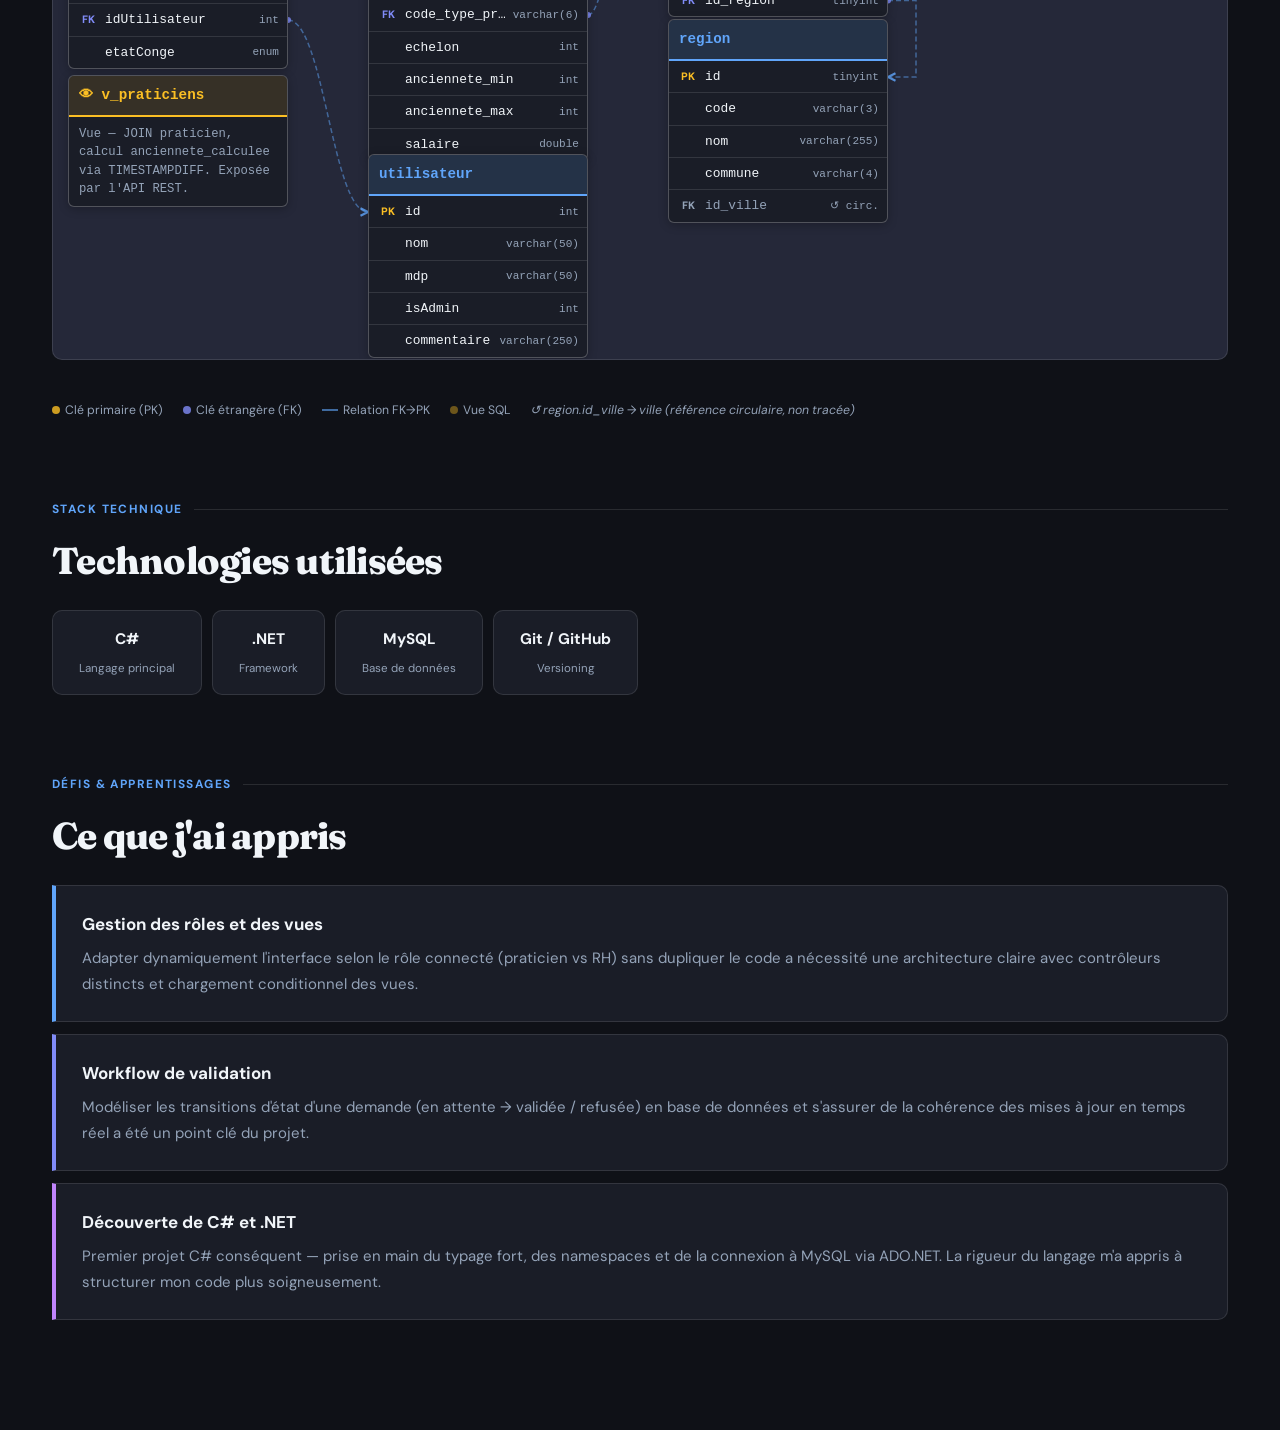
==== commit 85318982: "refactor: DB diagram — gap 80px, tables 220px, positions recalculées (lisibilité)" ====
--- a/project-mission1.html
+++ b/project-mission1.html
@@ -123,13 +123,13 @@
       <h2 class="det-section-title">Schéma complet — GSB_total</h2>
 
       <div class="det-db-diagram-wrap">
-        <!-- 3 colonnes : col1=x50 (évaluations+congés+vue), col2=x320 (praticien+grille+utilisateur), col3=x590 (types+géographie) -->
-        <div class="det-db-diagram" style="width:840px;height:920px">
-
-          <!-- ── COL 1 ── -->
+        <!-- col1=x15 · col2=x315 · col3=x615 · gap 80px · tables 220px -->
+        <div class="det-db-diagram" style="width:900px;height:930px">
+
+          <!-- ── COL 1 (x=15) : tables référençant praticien / utilisateur ── -->
 
           <!-- evaluation -->
-          <div class="det-db-tbl" data-table="evaluation" style="left:50px;top:10px">
+          <div class="det-db-tbl" data-table="evaluation" style="left:15px;top:15px">
             <div class="det-db-tbl-head">evaluation</div>
             <div class="det-db-tbl-col" data-col="id">         <span class="dbc-key">PK</span><span class="dbc-name">id</span><span class="dbc-type">int</span></div>
             <div class="det-db-tbl-col" data-fk="praticien.id"><span class="dbc-key dbc-key--fk">FK</span><span class="dbc-name">praticien_id</span><span class="dbc-type">int</span></div>
@@ -140,7 +140,7 @@
           </div>
 
           <!-- userconge -->
-          <div class="det-db-tbl" data-table="userconge" style="left:50px;top:235px">
+          <div class="det-db-tbl" data-table="userconge" style="left:15px;top:244px">
             <div class="det-db-tbl-head">userconge</div>
             <div class="det-db-tbl-col" data-col="id">         <span class="dbc-key">PK</span><span class="dbc-name">id</span><span class="dbc-type">int</span></div>
             <div class="det-db-tbl-col" data-fk="praticien.id"><span class="dbc-key dbc-key--fk">FK</span><span class="dbc-name">praticien_id</span><span class="dbc-type">int</span></div>
@@ -152,7 +152,7 @@
           </div>
 
           <!-- congeutilisateur -->
-          <div class="det-db-tbl" data-table="congeutilisateur" style="left:50px;top:490px">
+          <div class="det-db-tbl" data-table="congeutilisateur" style="left:15px;top:501px">
             <div class="det-db-tbl-head">congeutilisateur</div>
             <div class="det-db-tbl-col" data-col="idConge">          <span class="dbc-key">PK</span><span class="dbc-name">idConge</span><span class="dbc-type">int</span></div>
             <div class="det-db-tbl-col" data-fk="utilisateur.id">    <span class="dbc-key dbc-key--fk">FK</span><span class="dbc-name">idUtilisateur</span><span class="dbc-type">int</span></div>
@@ -160,17 +160,17 @@
           </div>
 
           <!-- v_praticiens (vue) -->
-          <div class="det-db-tbl" style="left:50px;top:630px">
+          <div class="det-db-tbl" style="left:15px;top:646px">
             <div class="det-db-tbl-head det-db-tbl-head--view">👁 v_praticiens</div>
             <div class="det-db-tbl-col" style="padding:8px 10px;min-height:auto">
               <span class="dbc-name" style="white-space:normal;font-size:0.72rem;color:var(--muted);line-height:1.5">Vue — JOIN praticien, calcul anciennete_calculee via TIMESTAMPDIFF. Exposée par l'API REST.</span>
             </div>
           </div>
 
-          <!-- ── COL 2 ── -->
+          <!-- ── COL 2 (x=315) : praticien + grille + utilisateur ── -->
 
           <!-- praticien -->
-          <div class="det-db-tbl" data-table="praticien" style="left:320px;top:10px">
+          <div class="det-db-tbl" data-table="praticien" style="left:315px;top:15px">
             <div class="det-db-tbl-head">praticien</div>
             <div class="det-db-tbl-col" data-col="id">                   <span class="dbc-key">PK</span><span class="dbc-name">id</span><span class="dbc-type">int</span></div>
             <div class="det-db-tbl-col">                                  <span class="dbc-key"></span><span class="dbc-name">nom</span><span class="dbc-type">varchar(50)</span></div>
@@ -190,7 +190,7 @@
           </div>
 
           <!-- grille_salariale -->
-          <div class="det-db-tbl" data-table="grille_salariale" style="left:320px;top:490px">
+          <div class="det-db-tbl" data-table="grille_salariale" style="left:315px;top:496px">
             <div class="det-db-tbl-head">grille_salariale</div>
             <div class="det-db-tbl-col" data-col="id">                   <span class="dbc-key">PK</span><span class="dbc-name">id</span><span class="dbc-type">int</span></div>
             <div class="det-db-tbl-col" data-fk="type_praticien.code">   <span class="dbc-key dbc-key--fk">FK</span><span class="dbc-name">code_type_praticien</span><span class="dbc-type">varchar(6)</span></div>
@@ -201,7 +201,7 @@
           </div>
 
           <!-- utilisateur -->
-          <div class="det-db-tbl" data-table="utilisateur" style="left:320px;top:720px">
+          <div class="det-db-tbl" data-table="utilisateur" style="left:315px;top:725px">
             <div class="det-db-tbl-head">utilisateur</div>
             <div class="det-db-tbl-col" data-col="id"><span class="dbc-key">PK</span><span class="dbc-name">id</span><span class="dbc-type">int</span></div>
             <div class="det-db-tbl-col">             <span class="dbc-key"></span><span class="dbc-name">nom</span><span class="dbc-type">varchar(50)</span></div>
@@ -210,10 +210,10 @@
             <div class="det-db-tbl-col">             <span class="dbc-key"></span><span class="dbc-name">commentaire</span><span class="dbc-type">varchar(250)</span></div>
           </div>
 
-          <!-- ── COL 3 ── -->
+          <!-- ── COL 3 (x=615) : tables référencées (PK) ── -->
 
           <!-- type_praticien -->
-          <div class="det-db-tbl" data-table="type_praticien" style="left:590px;top:10px">
+          <div class="det-db-tbl" data-table="type_praticien" style="left:615px;top:15px">
             <div class="det-db-tbl-head">type_praticien</div>
             <div class="det-db-tbl-col" data-col="code"><span class="dbc-key">PK</span><span class="dbc-name">code</span><span class="dbc-type">varchar(6)</span></div>
             <div class="det-db-tbl-col">               <span class="dbc-key"></span><span class="dbc-name">libelle</span><span class="dbc-type">varchar(50)</span></div>
@@ -222,7 +222,7 @@
           </div>
 
           <!-- ville -->
-          <div class="det-db-tbl" data-table="ville" style="left:590px;top:180px">
+          <div class="det-db-tbl" data-table="ville" style="left:615px;top:188px">
             <div class="det-db-tbl-head">ville</div>
             <div class="det-db-tbl-col" data-col="id">           <span class="dbc-key">PK</span><span class="dbc-name">id</span><span class="dbc-type">mediumint</span></div>
             <div class="det-db-tbl-col">                          <span class="dbc-key"></span><span class="dbc-name">nom</span><span class="dbc-type">varchar(45)</span></div>
@@ -233,7 +233,7 @@
           </div>
 
           <!-- departement -->
-          <div class="det-db-tbl" data-table="departement" style="left:590px;top:410px">
+          <div class="det-db-tbl" data-table="departement" style="left:615px;top:417px">
             <div class="det-db-tbl-head">departement</div>
             <div class="det-db-tbl-col" data-col="id">          <span class="dbc-key">PK</span><span class="dbc-name">id</span><span class="dbc-type">int</span></div>
             <div class="det-db-tbl-col">                         <span class="dbc-key"></span><span class="dbc-name">code</span><span class="dbc-type">varchar(3)</span></div>
@@ -242,7 +242,7 @@
           </div>
 
           <!-- region -->
-          <div class="det-db-tbl" data-table="region" style="left:590px;top:580px">
+          <div class="det-db-tbl" data-table="region" style="left:615px;top:590px">
             <div class="det-db-tbl-head">region</div>
             <div class="det-db-tbl-col" data-col="id"><span class="dbc-key">PK</span><span class="dbc-name">id</span><span class="dbc-type">tinyint</span></div>
             <div class="det-db-tbl-col">             <span class="dbc-key"></span><span class="dbc-name">code</span><span class="dbc-type">varchar(3)</span></div>
--- a/css/project-detail.css
+++ b/css/project-detail.css
@@ -635,6 +635,8 @@
   border: 1px solid var(--border);
   border-radius: 10px;
   background: var(--s2);
+  overflow-x: auto;
+  -webkit-overflow-scrolling: touch;
 }
 
 .det-db-diagram {
@@ -651,7 +653,7 @@
 /* Table card */
 .det-db-tbl {
   position: absolute;
-  width: 210px;
+  width: 220px;
   background: var(--s1);
   border: 1px solid var(--border2);
   border-radius: 6px;
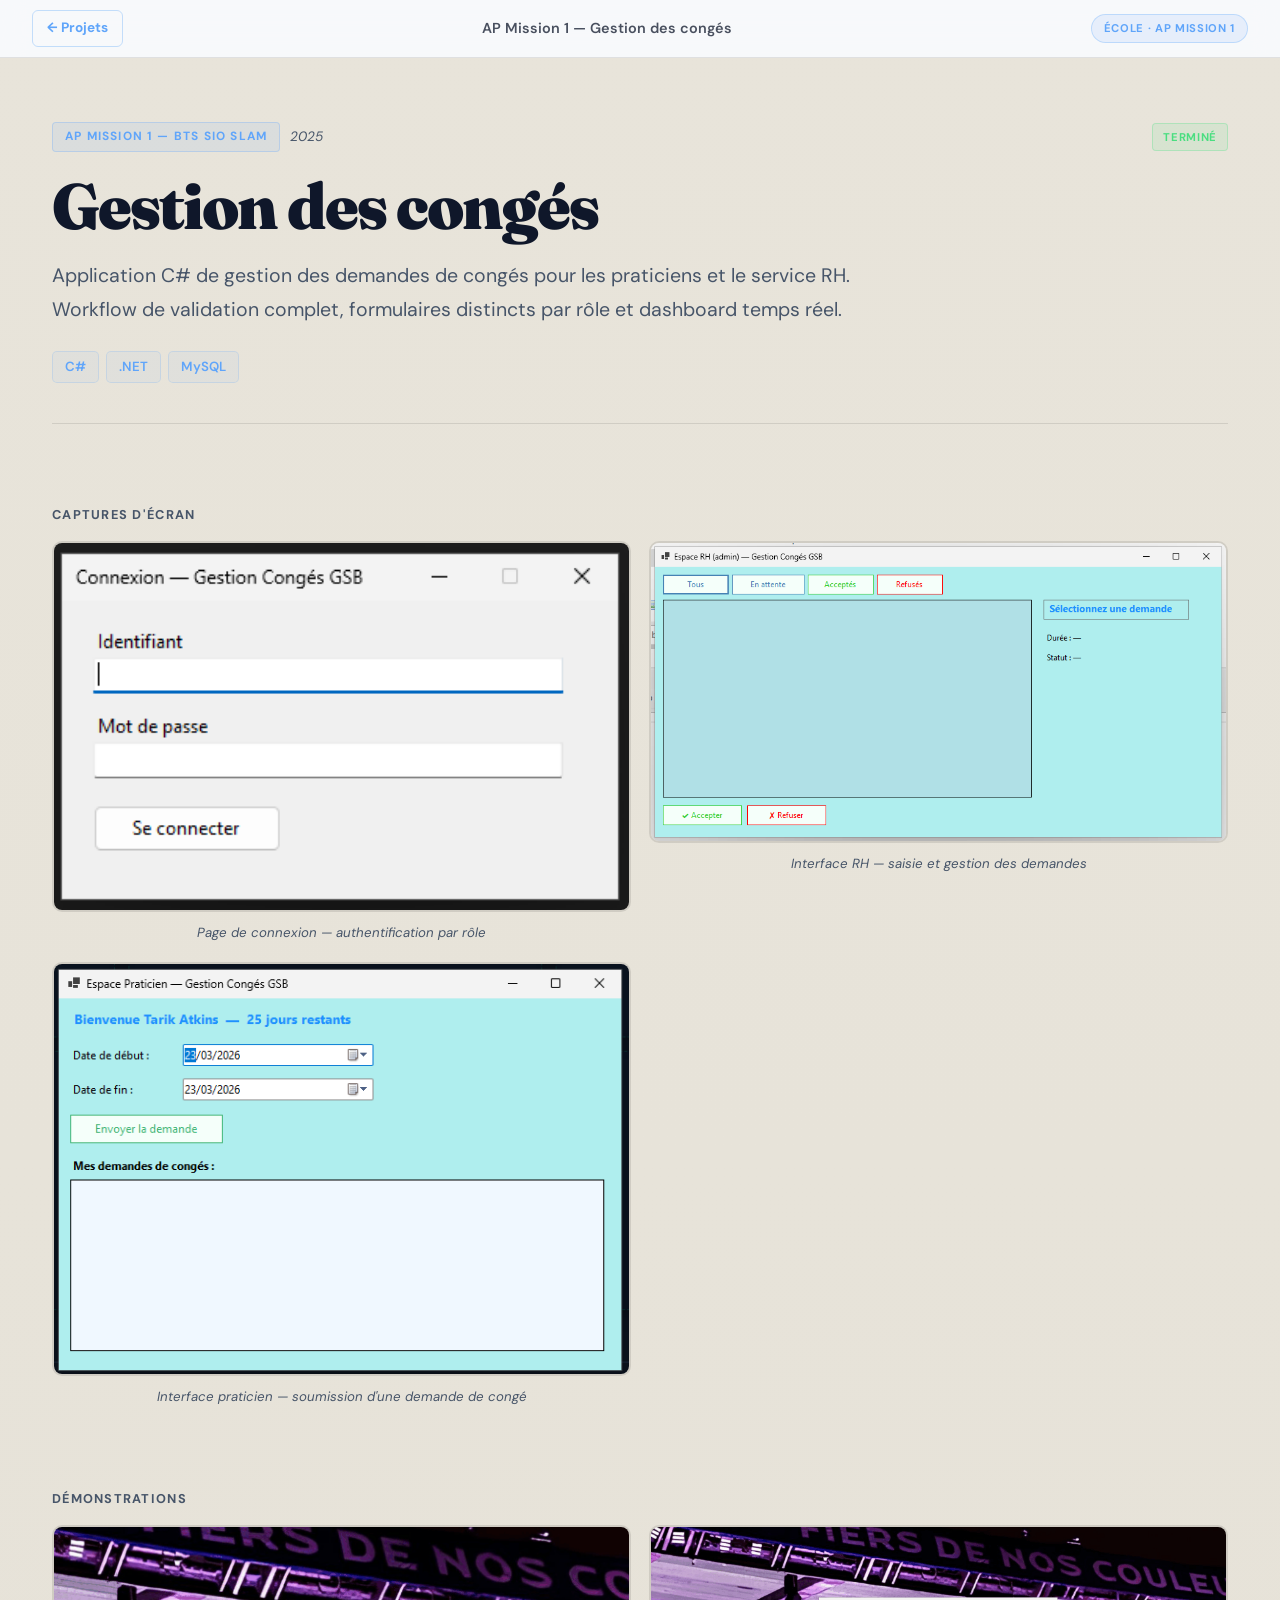
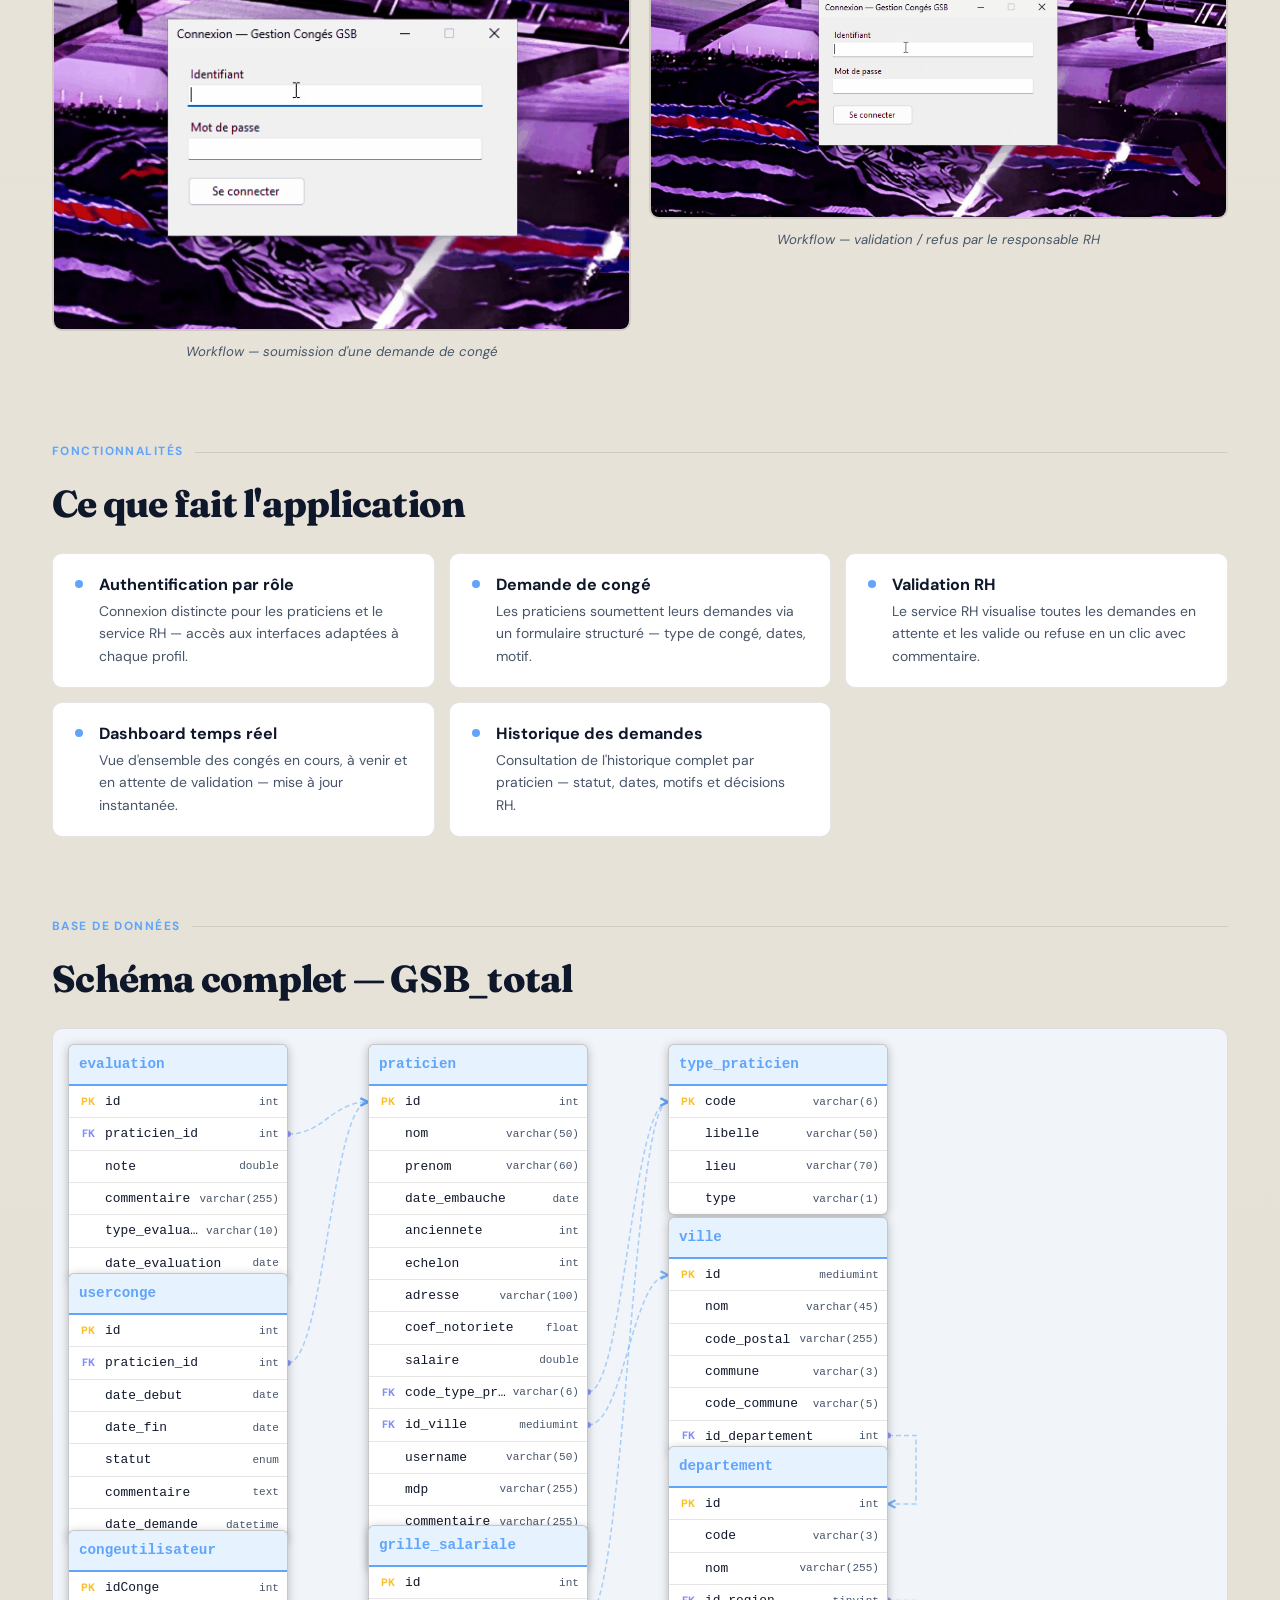
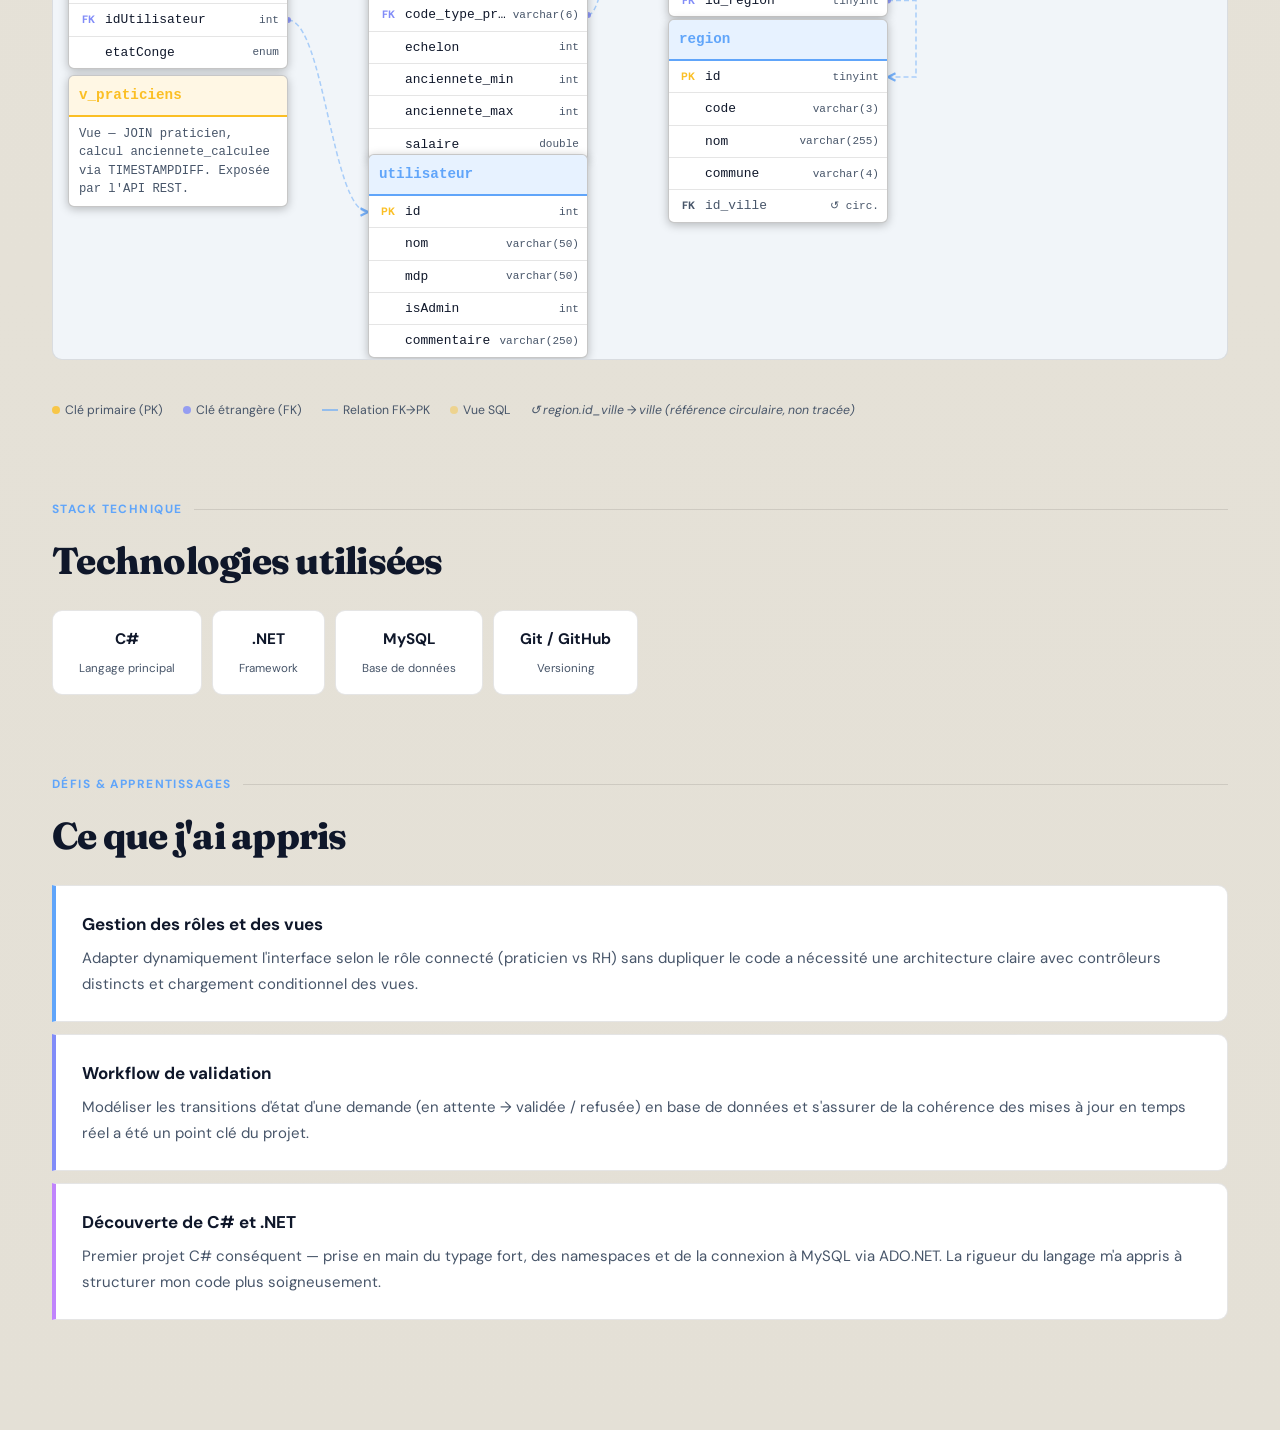
==== commit 2f0d587b: "Add files via upload" ====
--- a/project-mission1.html
+++ b/project-mission1.html
@@ -1,10 +1,11 @@
 <!DOCTYPE html>
-<html lang="fr" data-theme="dark">
+<html lang="fr" data-theme="light">
 <head>
   <meta charset="UTF-8">
   <meta name="viewport" content="width=device-width, initial-scale=1.0">
   <title>AP Mission 1 – Gestion des congés – Henni Wassil</title>
   <link rel="stylesheet" href="css/project-detail.css">
+  <script src="https://unpkg.com/lucide@latest/dist/umd/lucide.min.js"></script>
 </head>
 <body>
 
@@ -161,7 +162,7 @@
 
           <!-- v_praticiens (vue) -->
           <div class="det-db-tbl" style="left:15px;top:646px">
-            <div class="det-db-tbl-head det-db-tbl-head--view">👁 v_praticiens</div>
+            <div class="det-db-tbl-head det-db-tbl-head--view">v_praticiens</div>
             <div class="det-db-tbl-col" style="padding:8px 10px;min-height:auto">
               <span class="dbc-name" style="white-space:normal;font-size:0.72rem;color:var(--muted);line-height:1.5">Vue — JOIN praticien, calcul anciennete_calculee via TIMESTAMPDIFF. Exposée par l'API REST.</span>
             </div>
@@ -307,5 +308,6 @@
   </main>
 
   <script src="js/detail.js"></script>
+  <script>lucide.createIcons();</script>
 </body>
 </html>
--- a/css/project-detail.css
+++ b/css/project-detail.css
@@ -37,10 +37,15 @@
   --muted:  #475569;
 }
 
+html {
+  background: linear-gradient(180deg, #07080d 0%, #0a0c18 60%, #080a14 100%);
+}
+html[data-theme="light"] {
+  background: linear-gradient(180deg, #e8e4da 0%, #e4e0d6 100%);
+}
 html, body {
   width: 100%;
   min-height: 100%;
-  background: var(--bg);
   color: var(--text);
   font-family: 'DM Sans', system-ui, sans-serif;
   font-size: 17px;
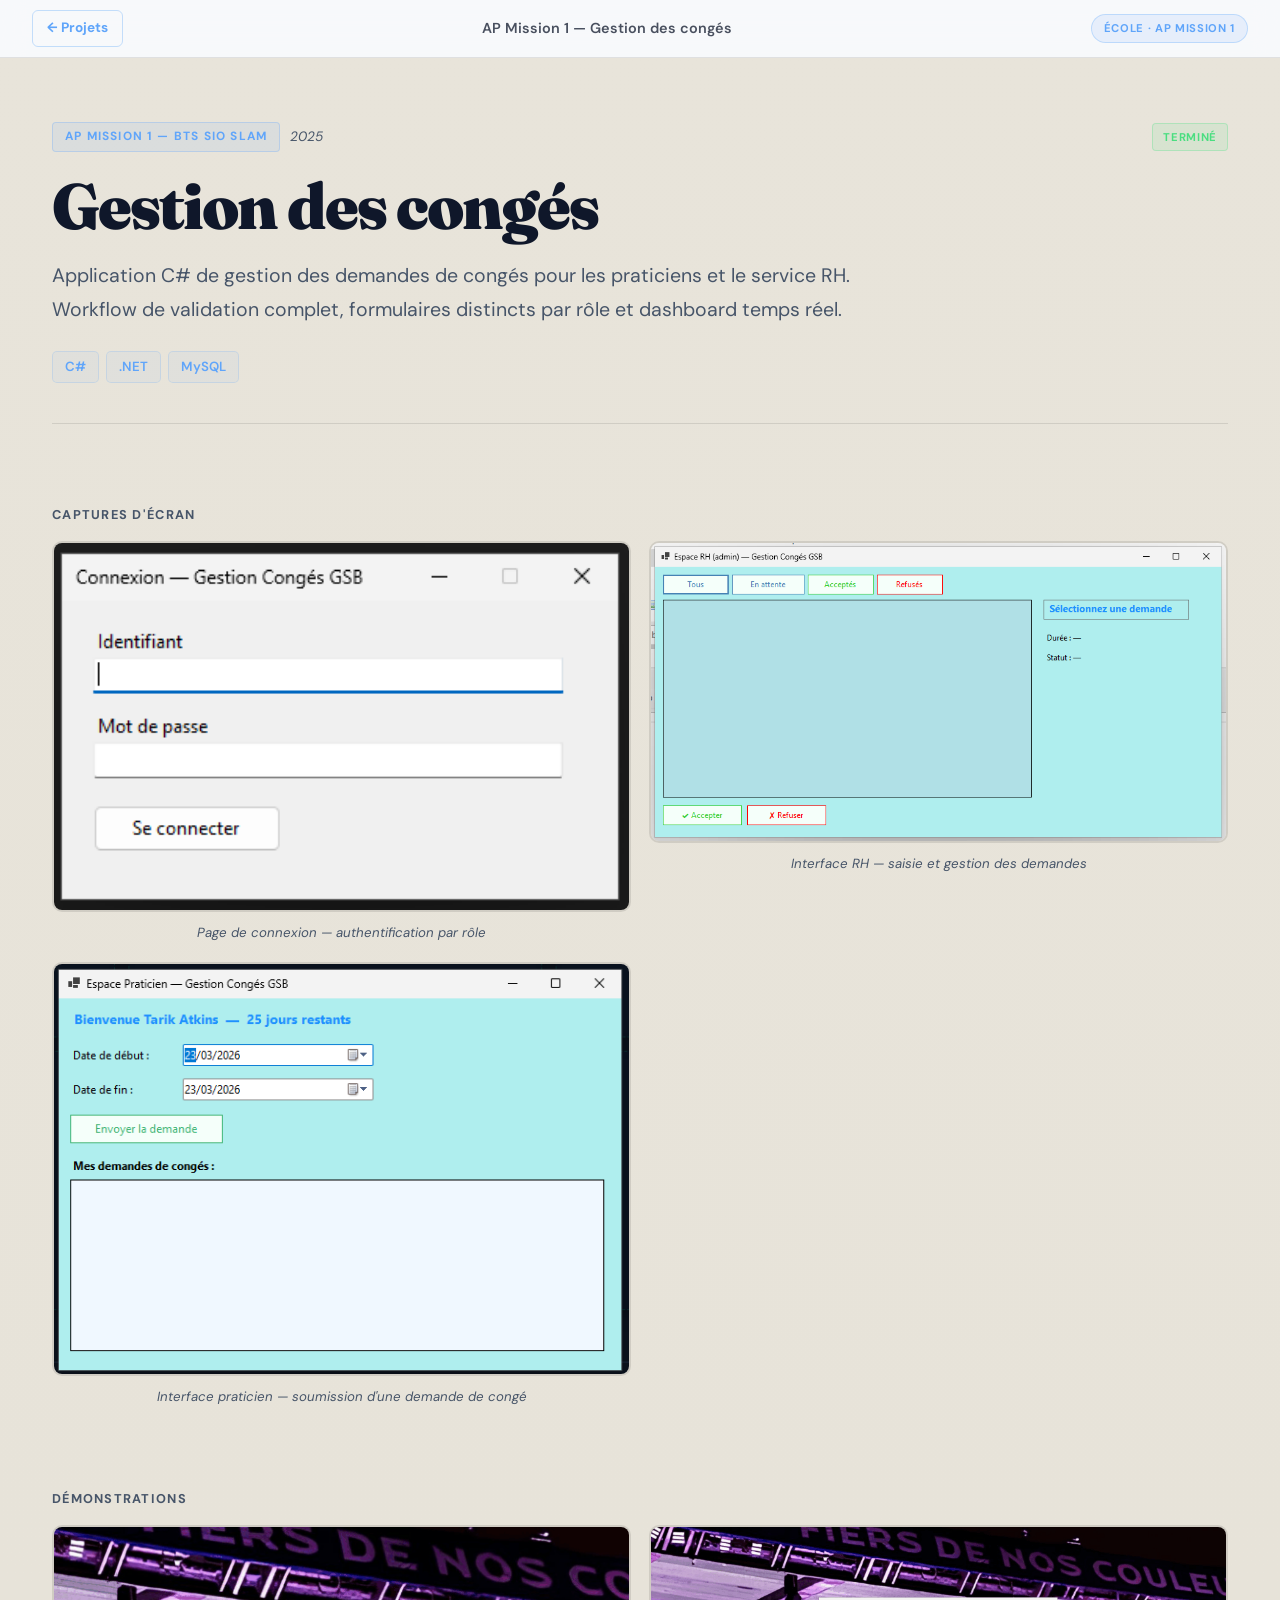
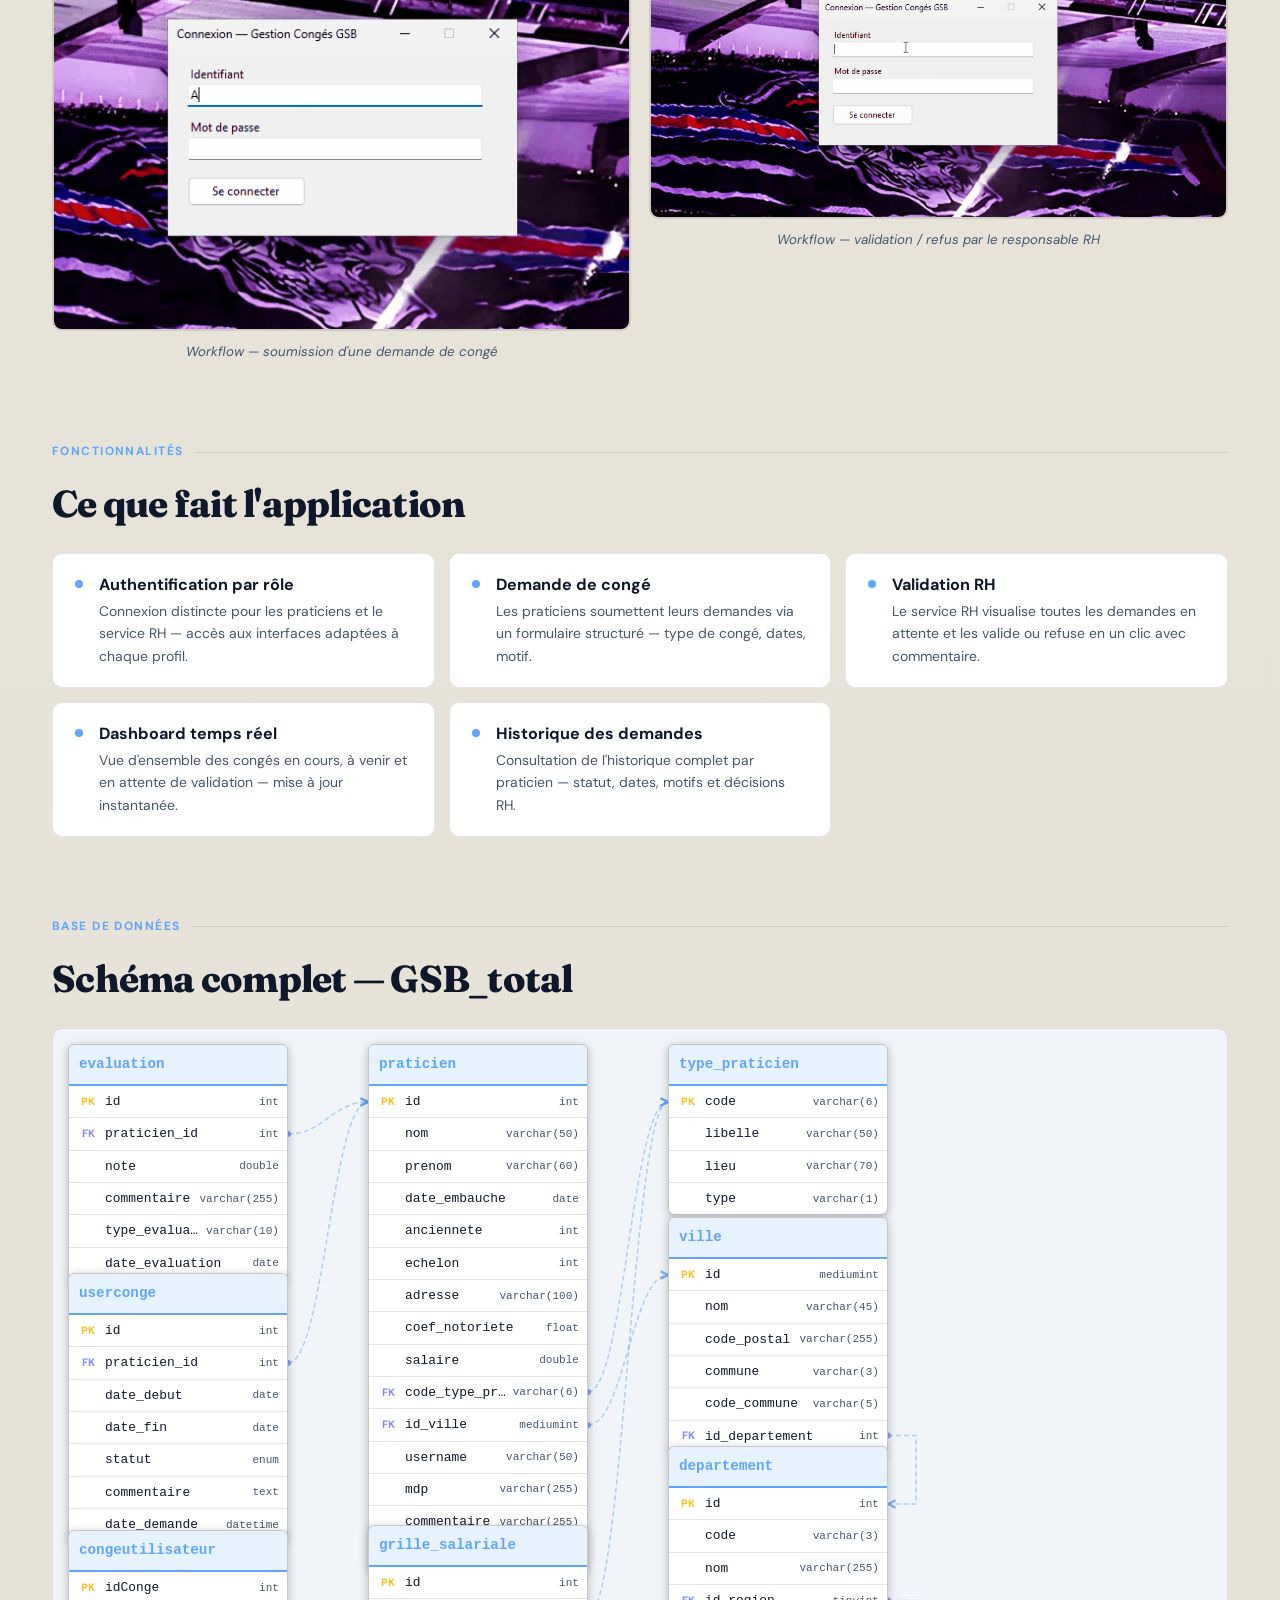
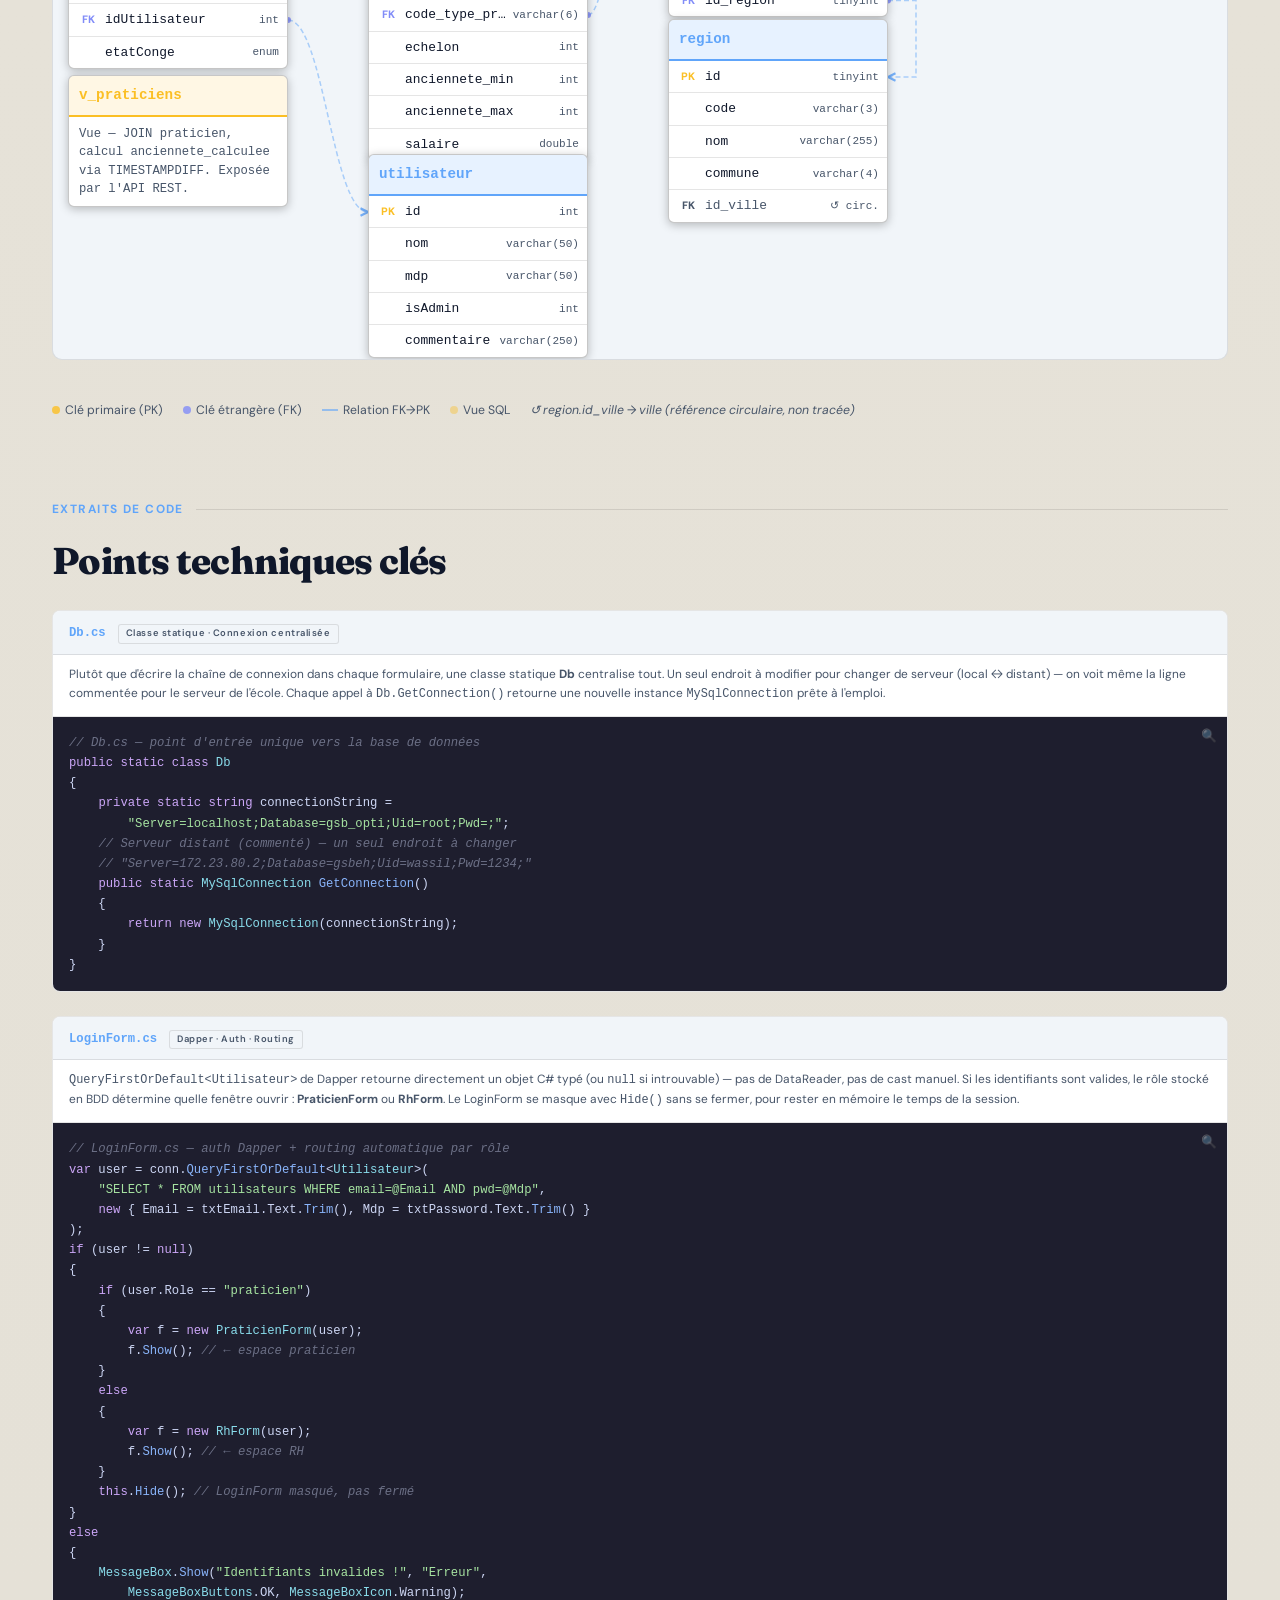
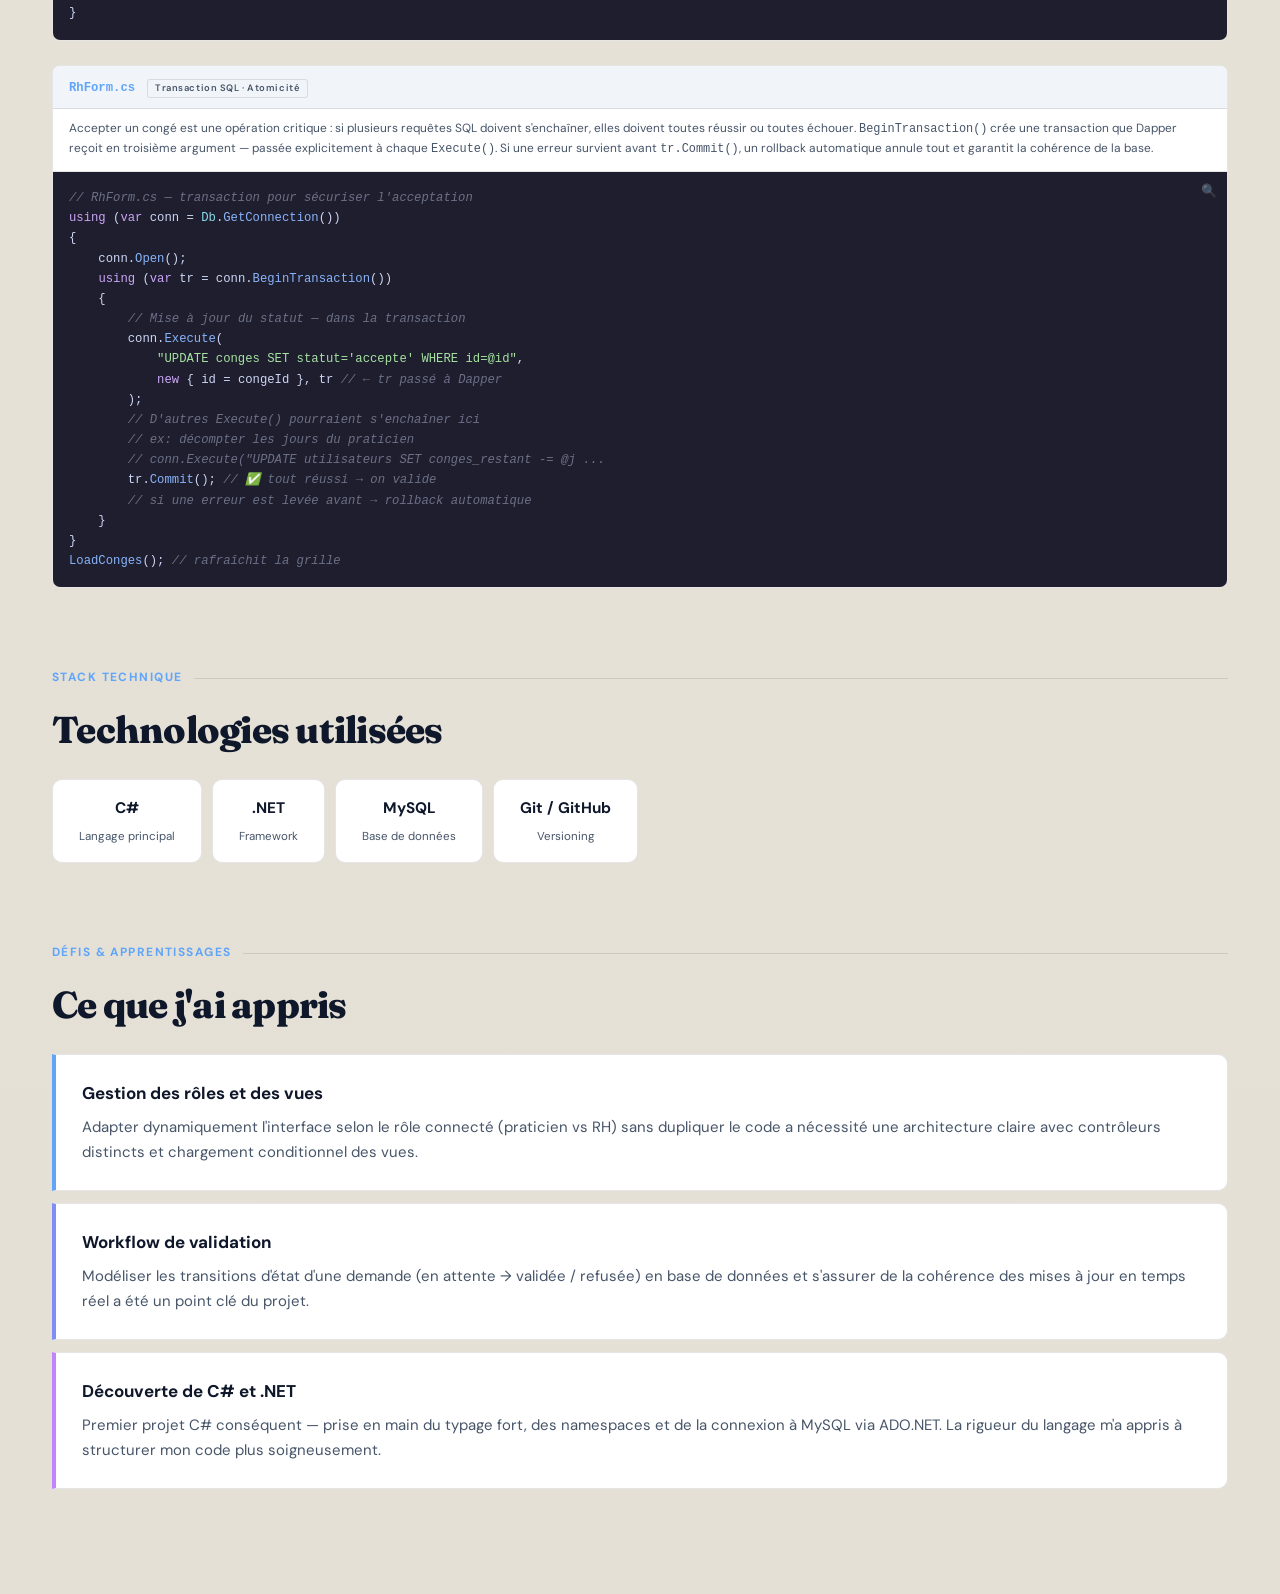
==== commit 36d0fb1d: "Add files via upload" ====
--- a/project-mission1.html
+++ b/project-mission1.html
@@ -264,6 +264,255 @@
       </div>
     </section>
 
+    <!-- EXTRAITS DE CODE -->
+    <style>
+      .det-snippets { display: flex; flex-direction: column; gap: 24px; }
+
+      .det-snippet {
+        background: var(--s1);
+        border: 1px solid var(--border);
+        border-radius: 8px;
+        overflow: hidden;
+      }
+
+      .det-snippet-header {
+        display: flex;
+        align-items: baseline;
+        gap: 12px;
+        padding: 12px 16px 10px;
+        border-bottom: 1px solid var(--border);
+        background: var(--s2);
+      }
+
+      .det-snippet-file {
+        font-size: 0.72rem;
+        font-weight: 700;
+        color: var(--green);
+        font-family: 'Courier New', monospace;
+      }
+
+      .det-snippet-badge {
+        font-size: 0.55rem;
+        font-weight: 600;
+        color: var(--muted);
+        background: rgba(255,255,255,0.04);
+        border: 1px solid var(--border);
+        border-radius: 3px;
+        padding: 1px 7px;
+        letter-spacing: 0.06em;
+      }
+
+      .det-snippet-desc {
+        font-size: 0.70rem;
+        color: var(--muted);
+        line-height: 1.6;
+        padding: 10px 16px 12px;
+        border-bottom: 1px solid var(--border);
+      }
+
+      .det-snippet-body {
+        position: relative;
+        cursor: zoom-in;
+      }
+      .det-snippet-body:hover { opacity: 0.92; }
+      .det-snippet-body::after {
+        content: '🔍';
+        position: absolute;
+        top: 8px; right: 10px;
+        font-size: 0.75rem;
+        opacity: 0.45;
+        pointer-events: none;
+      }
+
+      .det-snippet-body pre {
+        margin: 0;
+        padding: 16px;
+        overflow-x: auto;
+        font-family: 'Courier New', Courier, monospace;
+        font-size: 0.72rem;
+        line-height: 1.65;
+        color: #cdd6f4;
+        background: #0d1117;
+        tab-size: 2;
+      }
+      html[data-theme="light"] .det-snippet-body pre {
+        background: #1e1e2e;
+      }
+
+      /* tokens simples */
+      .tok-kw   { color: #cba6f7; } /* keywords */
+      .tok-type { color: #89dceb; } /* types */
+      .tok-str  { color: #a6e3a1; } /* strings */
+      .tok-cmt  { color: #6c7086; font-style: italic; } /* comments */
+      .tok-fn   { color: #89b4fa; } /* functions */
+      .tok-num  { color: #fab387; } /* numbers */
+      .tok-op   { color: #94e2d5; } /* operators / punctuation */
+
+      /* lightbox override pour les snippets */
+      .lightbox-code {
+        background: #0d1117;
+        border-radius: 10px;
+        max-width: 860px;
+        width: 92vw;
+        overflow: auto;
+        padding: 28px;
+      }
+      .lightbox-code pre {
+        font-family: 'Courier New', Courier, monospace;
+        font-size: 0.85rem;
+        line-height: 1.7;
+        color: #cdd6f4;
+        white-space: pre;
+        margin: 0;
+      }
+    </style>
+
+    <section class="det-section">
+      <span class="det-section-label">Extraits de code</span>
+      <h2 class="det-section-title">Points techniques clés</h2>
+      <div class="det-snippets">
+
+        <!-- Db.cs -->
+        <div class="det-snippet">
+          <div class="det-snippet-header">
+            <span class="det-snippet-file">Db.cs</span>
+            <span class="det-snippet-badge">Classe statique · Connexion centralisée</span>
+          </div>
+          <div class="det-snippet-desc">
+            Plutôt que d'écrire la chaîne de connexion dans chaque formulaire, une classe statique <strong>Db</strong>
+            centralise tout. Un seul endroit à modifier pour changer de serveur (local ↔ distant) — on voit même la
+            ligne commentée pour le serveur de l'école. Chaque appel à <code>Db.GetConnection()</code> retourne une
+            nouvelle instance <code>MySqlConnection</code> prête à l'emploi.
+          </div>
+          <div class="det-snippet-body" data-snippet="db">
+<pre><span class="tok-cmt">// Db.cs — point d'entrée unique vers la base de données</span>
+<span class="tok-kw">public static class</span> <span class="tok-type">Db</span>
+{
+    <span class="tok-kw">private static string</span> connectionString =
+        <span class="tok-str">"Server=localhost;Database=gsb_opti;Uid=root;Pwd=;"</span>;
+    <span class="tok-cmt">// Serveur distant (commenté) — un seul endroit à changer</span>
+    <span class="tok-cmt">// "Server=172.23.80.2;Database=gsbeh;Uid=wassil;Pwd=1234;"</span>
+    <span class="tok-kw">public static</span> <span class="tok-type">MySqlConnection</span> <span class="tok-fn">GetConnection</span>()
+    {
+        <span class="tok-kw">return new</span> <span class="tok-type">MySqlConnection</span>(connectionString);
+    }
+}</pre>
+          </div>
+        </div>
+
+        <!-- LoginForm.cs -->
+        <div class="det-snippet">
+          <div class="det-snippet-header">
+            <span class="det-snippet-file">LoginForm.cs</span>
+            <span class="det-snippet-badge">Dapper · Auth · Routing</span>
+          </div>
+          <div class="det-snippet-desc">
+            <code>QueryFirstOrDefault&lt;Utilisateur&gt;</code> de Dapper retourne directement un objet C# typé (ou
+            <code>null</code> si introuvable) — pas de DataReader, pas de cast manuel. Si les identifiants sont
+            valides, le rôle stocké en BDD détermine quelle fenêtre ouvrir : <strong>PraticienForm</strong> ou
+            <strong>RhForm</strong>. Le LoginForm se masque avec <code>Hide()</code> sans se fermer, pour rester
+            en mémoire le temps de la session.
+          </div>
+          <div class="det-snippet-body" data-snippet="login">
+<pre><span class="tok-cmt">// LoginForm.cs — auth Dapper + routing automatique par rôle</span>
+<span class="tok-kw">var</span> user = conn.<span class="tok-fn">QueryFirstOrDefault</span>&lt;<span class="tok-type">Utilisateur</span>&gt;(
+    <span class="tok-str">"SELECT * FROM utilisateurs WHERE email=@Email AND pwd=@Mdp"</span>,
+    <span class="tok-kw">new</span> { Email = txtEmail.Text.<span class="tok-fn">Trim</span>(), Mdp = txtPassword.Text.<span class="tok-fn">Trim</span>() }
+);
+<span class="tok-kw">if</span> (user != <span class="tok-kw">null</span>)
+{
+    <span class="tok-kw">if</span> (user.Role == <span class="tok-str">"praticien"</span>)
+    {
+        <span class="tok-kw">var</span> f = <span class="tok-kw">new</span> <span class="tok-type">PraticienForm</span>(user);
+        f.<span class="tok-fn">Show</span>(); <span class="tok-cmt">// ← espace praticien</span>
+    }
+    <span class="tok-kw">else</span>
+    {
+        <span class="tok-kw">var</span> f = <span class="tok-kw">new</span> <span class="tok-type">RhForm</span>(user);
+        f.<span class="tok-fn">Show</span>(); <span class="tok-cmt">// ← espace RH</span>
+    }
+    <span class="tok-kw">this</span>.<span class="tok-fn">Hide</span>(); <span class="tok-cmt">// LoginForm masqué, pas fermé</span>
+}
+<span class="tok-kw">else</span>
+{
+    <span class="tok-type">MessageBox</span>.<span class="tok-fn">Show</span>(<span class="tok-str">"Identifiants invalides !"</span>, <span class="tok-str">"Erreur"</span>,
+        <span class="tok-type">MessageBoxButtons</span>.OK, <span class="tok-type">MessageBoxIcon</span>.Warning);
+}</pre>
+          </div>
+        </div>
+
+        <!-- RhForm.cs -->
+        <div class="det-snippet">
+          <div class="det-snippet-header">
+            <span class="det-snippet-file">RhForm.cs</span>
+            <span class="det-snippet-badge">Transaction SQL · Atomicité</span>
+          </div>
+          <div class="det-snippet-desc">
+            Accepter un congé est une opération critique : si plusieurs requêtes SQL doivent s'enchaîner, elles
+            doivent toutes réussir ou toutes échouer. <code>BeginTransaction()</code> crée une transaction que
+            Dapper reçoit en troisième argument — passée explicitement à chaque <code>Execute()</code>. Si une
+            erreur survient avant <code>tr.Commit()</code>, un rollback automatique annule tout et garantit la
+            cohérence de la base.
+          </div>
+          <div class="det-snippet-body" data-snippet="rh">
+<pre><span class="tok-cmt">// RhForm.cs — transaction pour sécuriser l'acceptation</span>
+<span class="tok-kw">using</span> (<span class="tok-kw">var</span> conn = <span class="tok-type">Db</span>.<span class="tok-fn">GetConnection</span>())
+{
+    conn.<span class="tok-fn">Open</span>();
+    <span class="tok-kw">using</span> (<span class="tok-kw">var</span> tr = conn.<span class="tok-fn">BeginTransaction</span>())
+    {
+        <span class="tok-cmt">// Mise à jour du statut — dans la transaction</span>
+        conn.<span class="tok-fn">Execute</span>(
+            <span class="tok-str">"UPDATE conges SET statut='accepte' WHERE id=@id"</span>,
+            <span class="tok-kw">new</span> { id = congeId }, tr <span class="tok-cmt">// ← tr passé à Dapper</span>
+        );
+        <span class="tok-cmt">// D'autres Execute() pourraient s'enchaîner ici</span>
+        <span class="tok-cmt">// ex: décompter les jours du praticien</span>
+        <span class="tok-cmt">// conn.Execute("UPDATE utilisateurs SET conges_restant -= @j ...</span>
+        tr.<span class="tok-fn">Commit</span>(); <span class="tok-cmt">// ✅ tout réussi → on valide</span>
+        <span class="tok-cmt">// si une erreur est levée avant → rollback automatique</span>
+    }
+}
+<span class="tok-fn">LoadConges</span>(); <span class="tok-cmt">// rafraîchit la grille</span></pre>
+          </div>
+        </div>
+
+      </div>
+
+      <!-- Lightbox code -->
+      <div id="code-lightbox" style="display:none;position:fixed;inset:0;z-index:9999;background:rgba(0,0,0,0.85);align-items:center;justify-content:center;cursor:zoom-out;" onclick="this.style.display='none';document.body.style.overflow='';">
+        <button onclick="event.stopPropagation();document.getElementById('code-lightbox').style.display='none';document.body.style.overflow='';" style="position:absolute;top:20px;right:24px;background:rgba(255,255,255,0.12);border:none;color:#fff;font-size:1.1rem;width:36px;height:36px;border-radius:50%;cursor:pointer;display:flex;align-items:center;justify-content:center;">✕</button>
+        <div class="lightbox-code" onclick="event.stopPropagation()">
+          <pre id="code-lightbox-content"></pre>
+        </div>
+      </div>
+      <script>
+        (function() {
+          var snippets = {
+            db: `<span class="tok-cmt">// Db.cs — point d'entrée unique vers la base de données</span>\n<span class="tok-kw">public static class</span> <span class="tok-type">Db</span>\n{\n    <span class="tok-kw">private static string</span> connectionString =\n        <span class="tok-str">"Server=localhost;Database=gsb_opti;Uid=root;Pwd=;"</span>;\n    <span class="tok-cmt">// Serveur distant (commenté) — un seul endroit à changer</span>\n    <span class="tok-cmt">// "Server=172.23.80.2;Database=gsbeh;Uid=wassil;Pwd=1234;"</span>\n    <span class="tok-kw">public static</span> <span class="tok-type">MySqlConnection</span> <span class="tok-fn">GetConnection</span>()\n    {\n        <span class="tok-kw">return new</span> <span class="tok-type">MySqlConnection</span>(connectionString);\n    }\n}`,
+            login: `<span class="tok-cmt">// LoginForm.cs — auth Dapper + routing automatique par rôle</span>\n<span class="tok-kw">var</span> user = conn.<span class="tok-fn">QueryFirstOrDefault</span>&lt;<span class="tok-type">Utilisateur</span>&gt;(\n    <span class="tok-str">"SELECT * FROM utilisateurs WHERE email=@Email AND pwd=@Mdp"</span>,\n    <span class="tok-kw">new</span> { Email = txtEmail.Text.<span class="tok-fn">Trim</span>(), Mdp = txtPassword.Text.<span class="tok-fn">Trim</span>() }\n);\n<span class="tok-kw">if</span> (user != <span class="tok-kw">null</span>)\n{\n    <span class="tok-kw">if</span> (user.Role == <span class="tok-str">"praticien"</span>)\n    {\n        <span class="tok-kw">var</span> f = <span class="tok-kw">new</span> <span class="tok-type">PraticienForm</span>(user);\n        f.<span class="tok-fn">Show</span>(); <span class="tok-cmt">// ← espace praticien</span>\n    }\n    <span class="tok-kw">else</span>\n    {\n        <span class="tok-kw">var</span> f = <span class="tok-kw">new</span> <span class="tok-type">RhForm</span>(user);\n        f.<span class="tok-fn">Show</span>(); <span class="tok-cmt">// ← espace RH</span>\n    }\n    <span class="tok-kw">this</span>.<span class="tok-fn">Hide</span>(); <span class="tok-cmt">// LoginForm masqué, pas fermé</span>\n}\n<span class="tok-kw">else</span>\n{\n    <span class="tok-type">MessageBox</span>.<span class="tok-fn">Show</span>(<span class="tok-str">"Identifiants invalides !"</span>, <span class="tok-str">"Erreur"</span>,\n        <span class="tok-type">MessageBoxButtons</span>.OK, <span class="tok-type">MessageBoxIcon</span>.Warning);\n}`,
+            rh: `<span class="tok-cmt">// RhForm.cs — transaction pour sécuriser l'acceptation</span>\n<span class="tok-kw">using</span> (<span class="tok-kw">var</span> conn = <span class="tok-type">Db</span>.<span class="tok-fn">GetConnection</span>())\n{\n    conn.<span class="tok-fn">Open</span>();\n    <span class="tok-kw">using</span> (<span class="tok-kw">var</span> tr = conn.<span class="tok-fn">BeginTransaction</span>())\n    {\n        <span class="tok-cmt">// Mise à jour du statut — dans la transaction</span>\n        conn.<span class="tok-fn">Execute</span>(\n            <span class="tok-str">"UPDATE conges SET statut='accepte' WHERE id=@id"</span>,\n            <span class="tok-kw">new</span> { id = congeId }, tr <span class="tok-cmt">// ← tr passé à Dapper</span>\n        );\n        <span class="tok-cmt">// D'autres Execute() pourraient s'enchaîner ici</span>\n        tr.<span class="tok-fn">Commit</span>(); <span class="tok-cmt">// ✅ tout réussi → on valide</span>\n        <span class="tok-cmt">// si une erreur est levée avant → rollback automatique</span>\n    }\n}\n<span class="tok-fn">LoadConges</span>(); <span class="tok-cmt">// rafraîchit la grille</span>`
+          };
+          document.querySelectorAll('.det-snippet-body').forEach(function(el) {
+            el.addEventListener('click', function() {
+              var key = el.dataset.snippet;
+              var lb = document.getElementById('code-lightbox');
+              var pre = document.getElementById('code-lightbox-content');
+              pre.innerHTML = snippets[key];
+              lb.style.display = 'flex';
+              document.body.style.overflow = 'hidden';
+            });
+          });
+          document.addEventListener('keydown', function(e) {
+            if (e.key === 'Escape') {
+              document.getElementById('code-lightbox').style.display = 'none';
+              document.body.style.overflow = '';
+            }
+          });
+        })();
+      </script>
+    </section>
+
     <!-- STACK -->
     <section class="det-section">
       <span class="det-section-label">Stack technique</span>
@@ -310,4 +559,4 @@
   <script src="js/detail.js"></script>
   <script>lucide.createIcons();</script>
 </body>
-</html>
+</html>
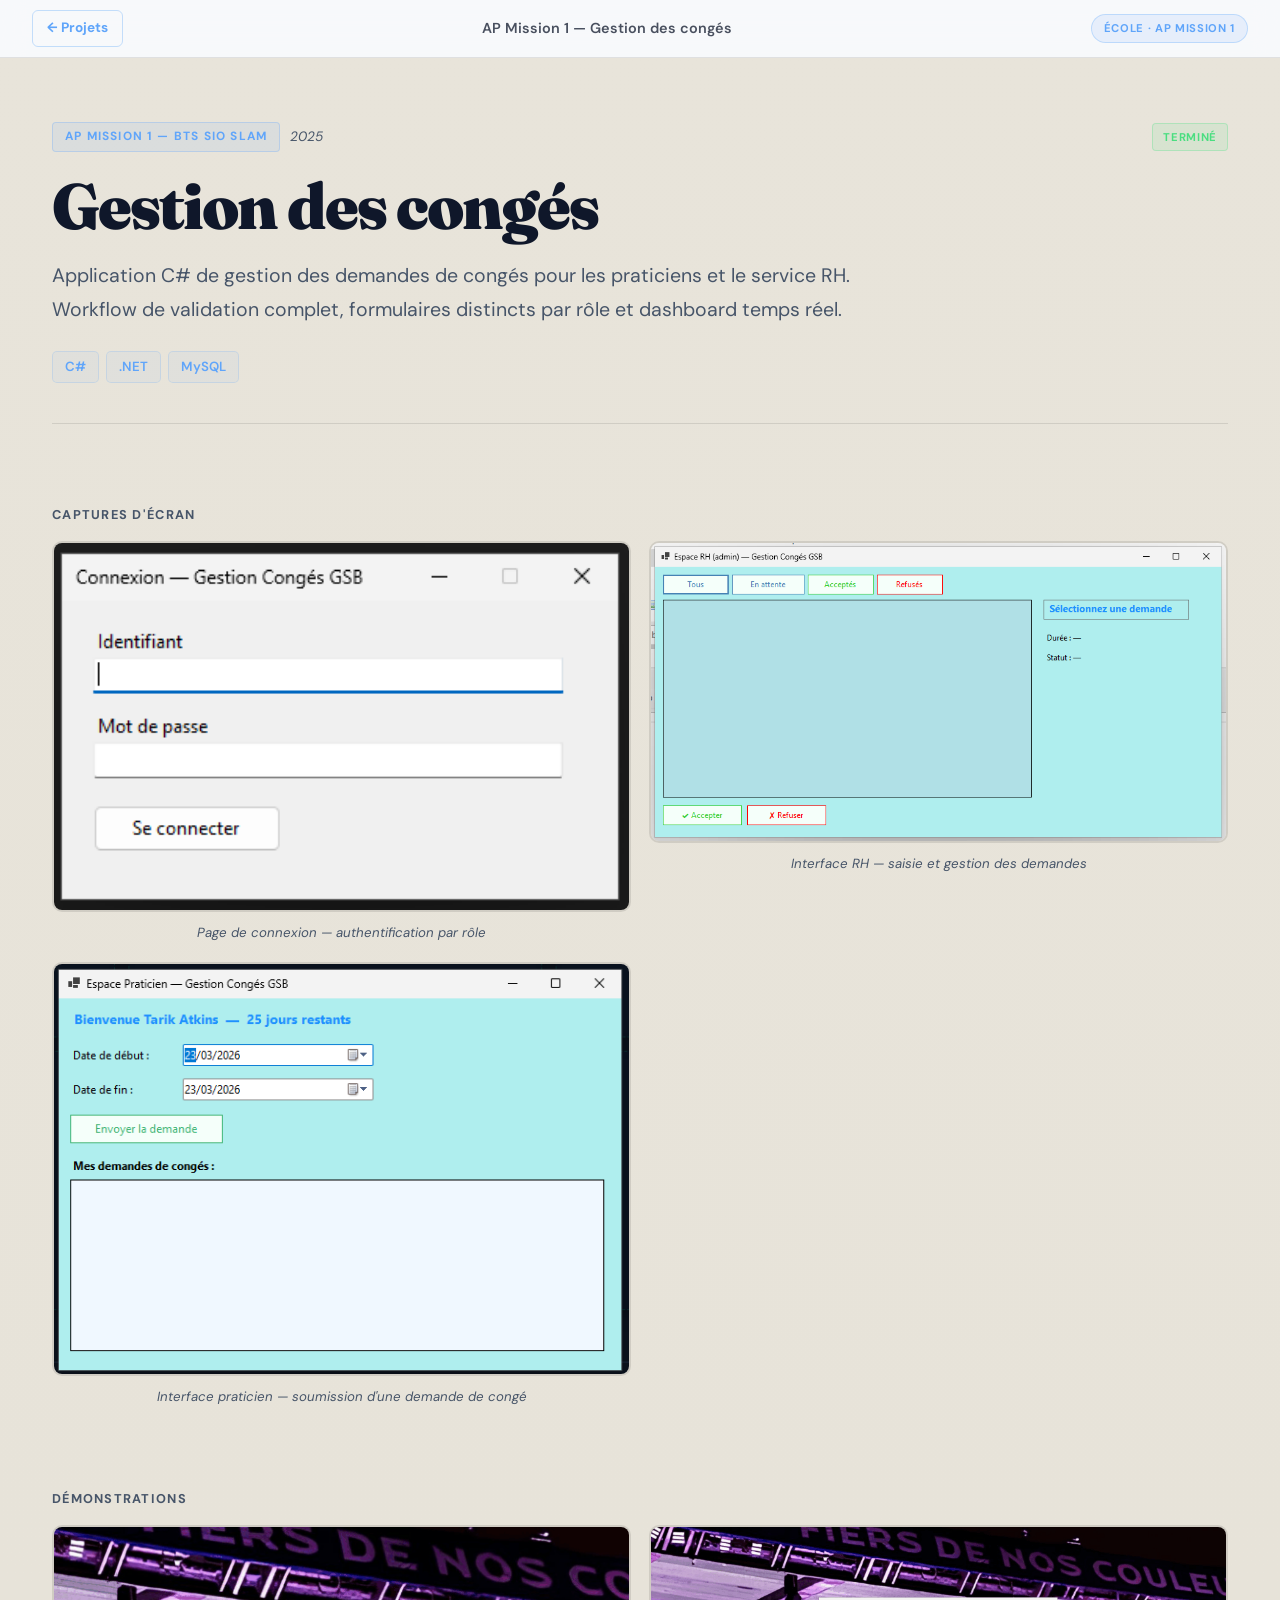
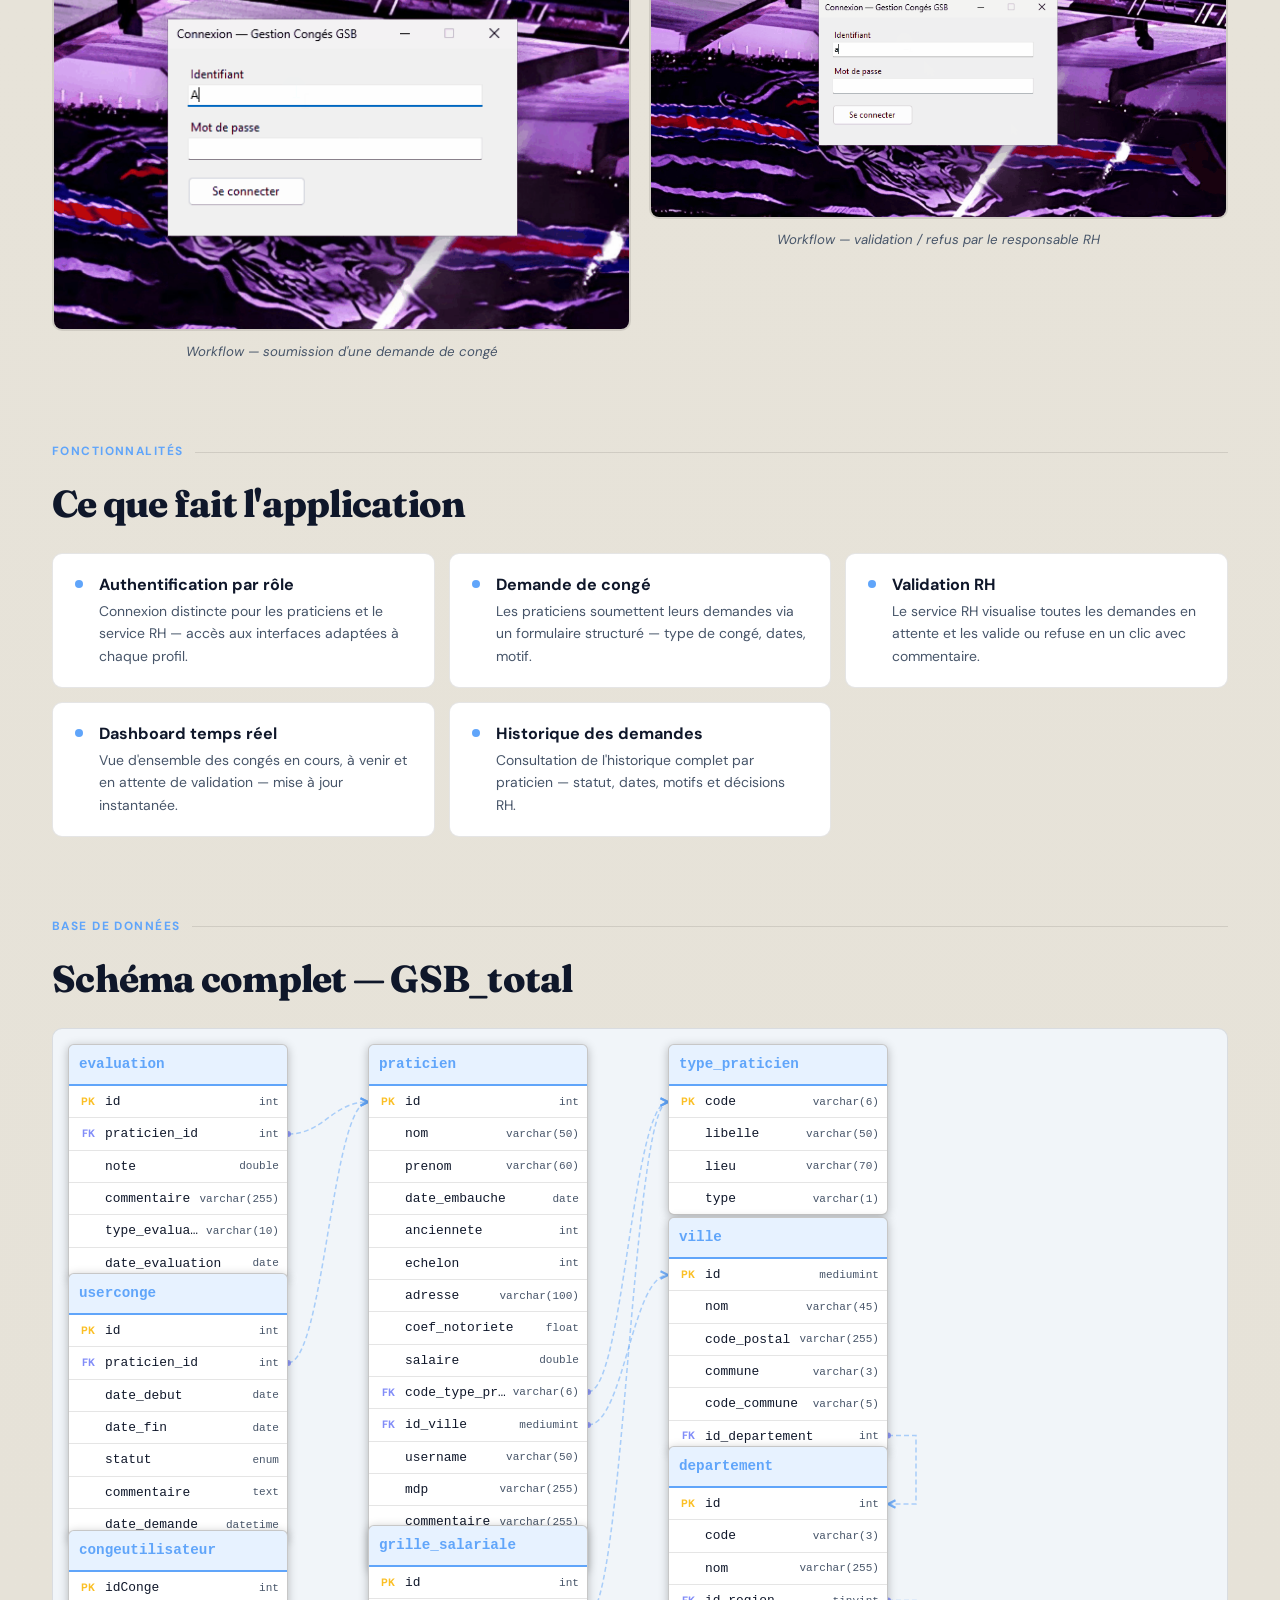
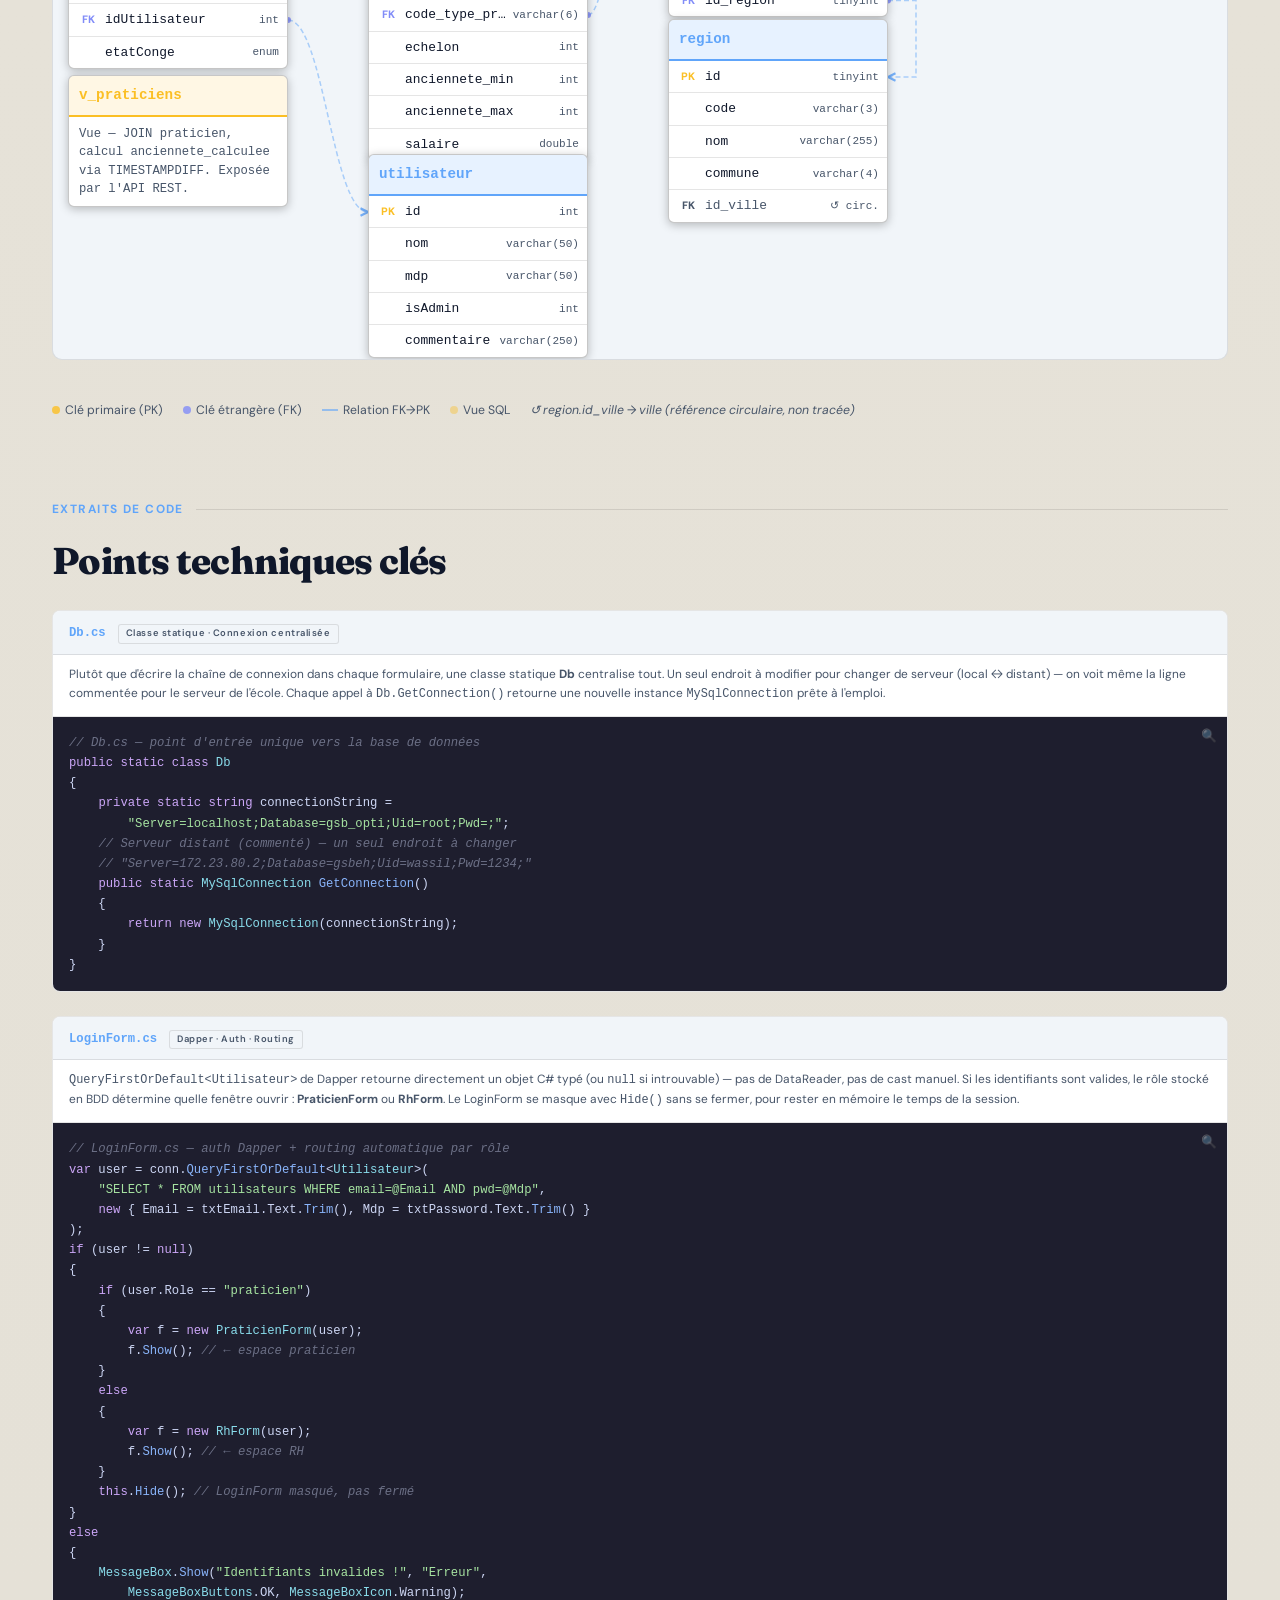
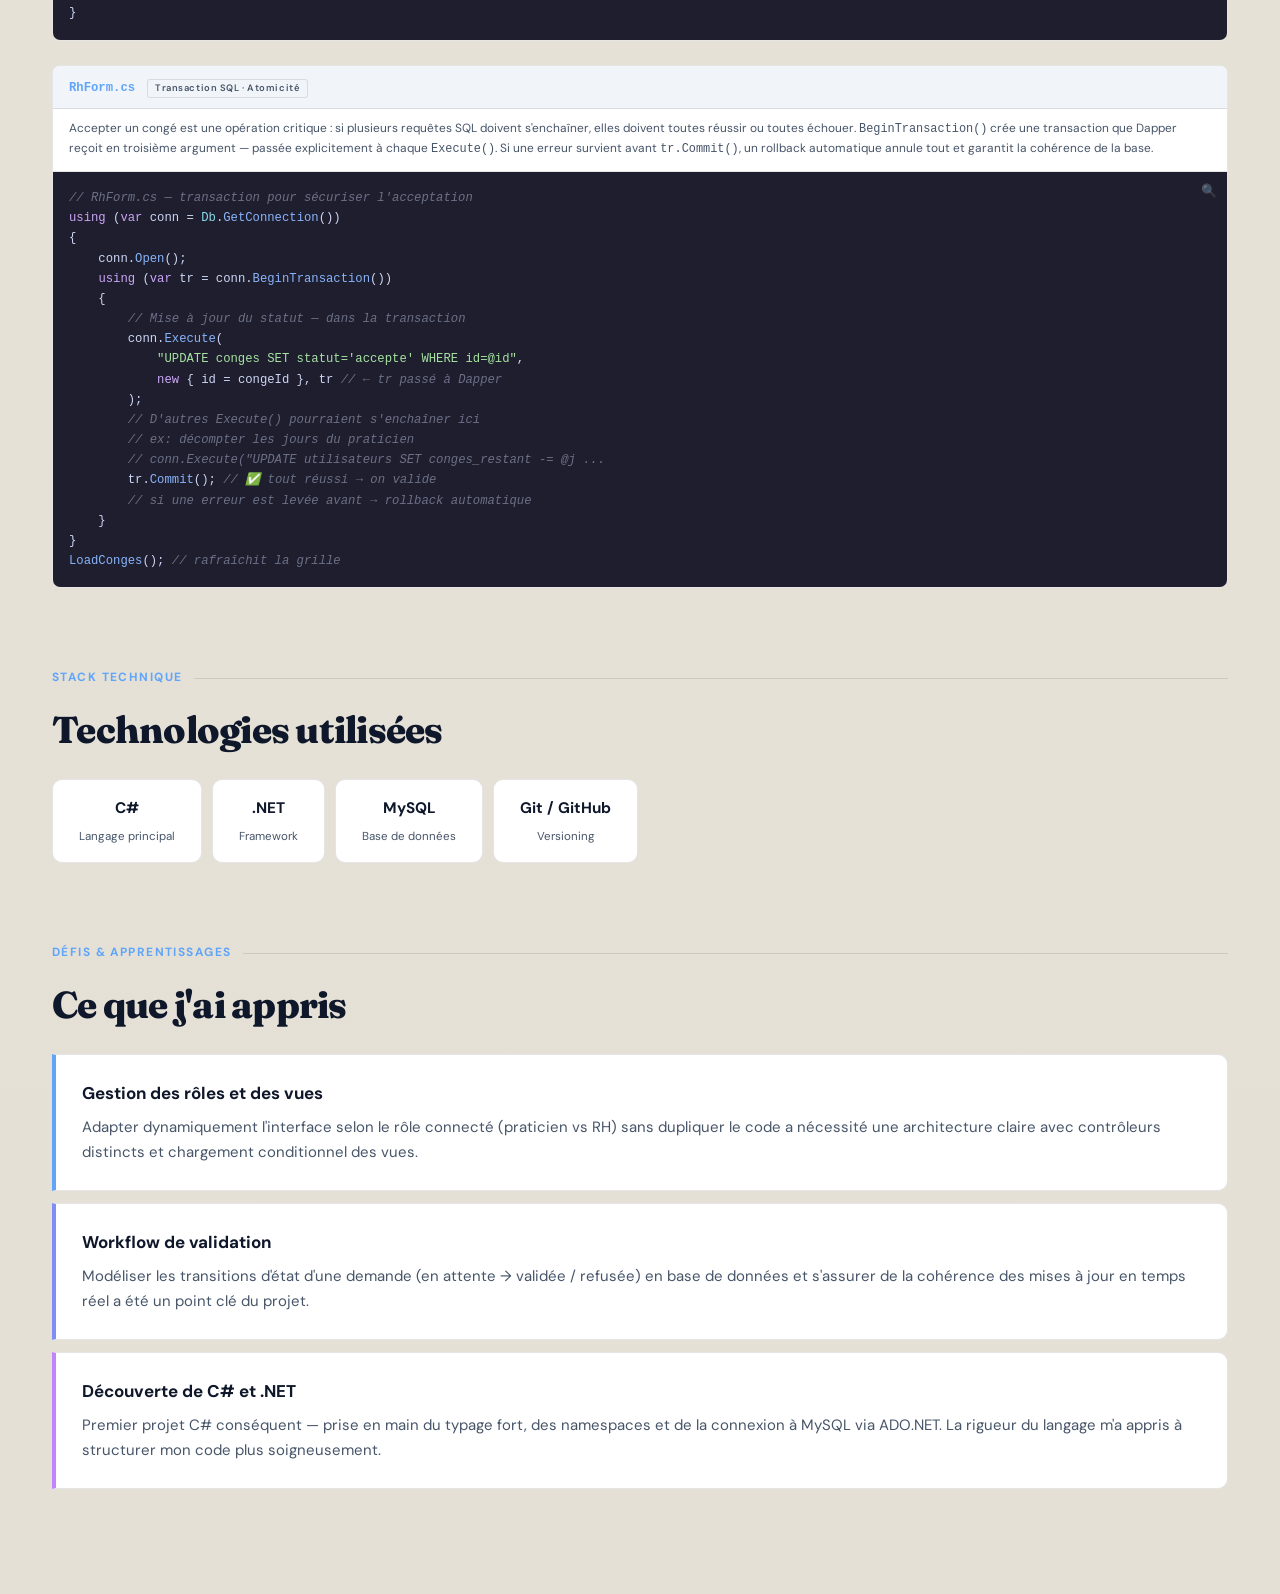
==== commit 93b3234b: "Add files via upload" ====
--- a/project-mission1.html
+++ b/project-mission1.html
@@ -2,6 +2,17 @@
 <html lang="fr" data-theme="light">
 <head>
   <meta charset="UTF-8">
+  <script>
+    /* ── Init thème + taille police (sans flash) ── */
+    (function(){
+      var t  = localStorage.getItem("theme")    || "light";
+      var p  = localStorage.getItem("palette")  || "cyber";
+      var fs = localStorage.getItem("fontSize");
+      document.documentElement.dataset.theme   = t;
+      document.documentElement.dataset.palette = p;
+      if(fs) document.documentElement.style.fontSize = fs + "px";
+    })();
+  </script>
   <meta name="viewport" content="width=device-width, initial-scale=1.0">
   <title>AP Mission 1 – Gestion des congés – Henni Wassil</title>
   <link rel="stylesheet" href="css/project-detail.css">
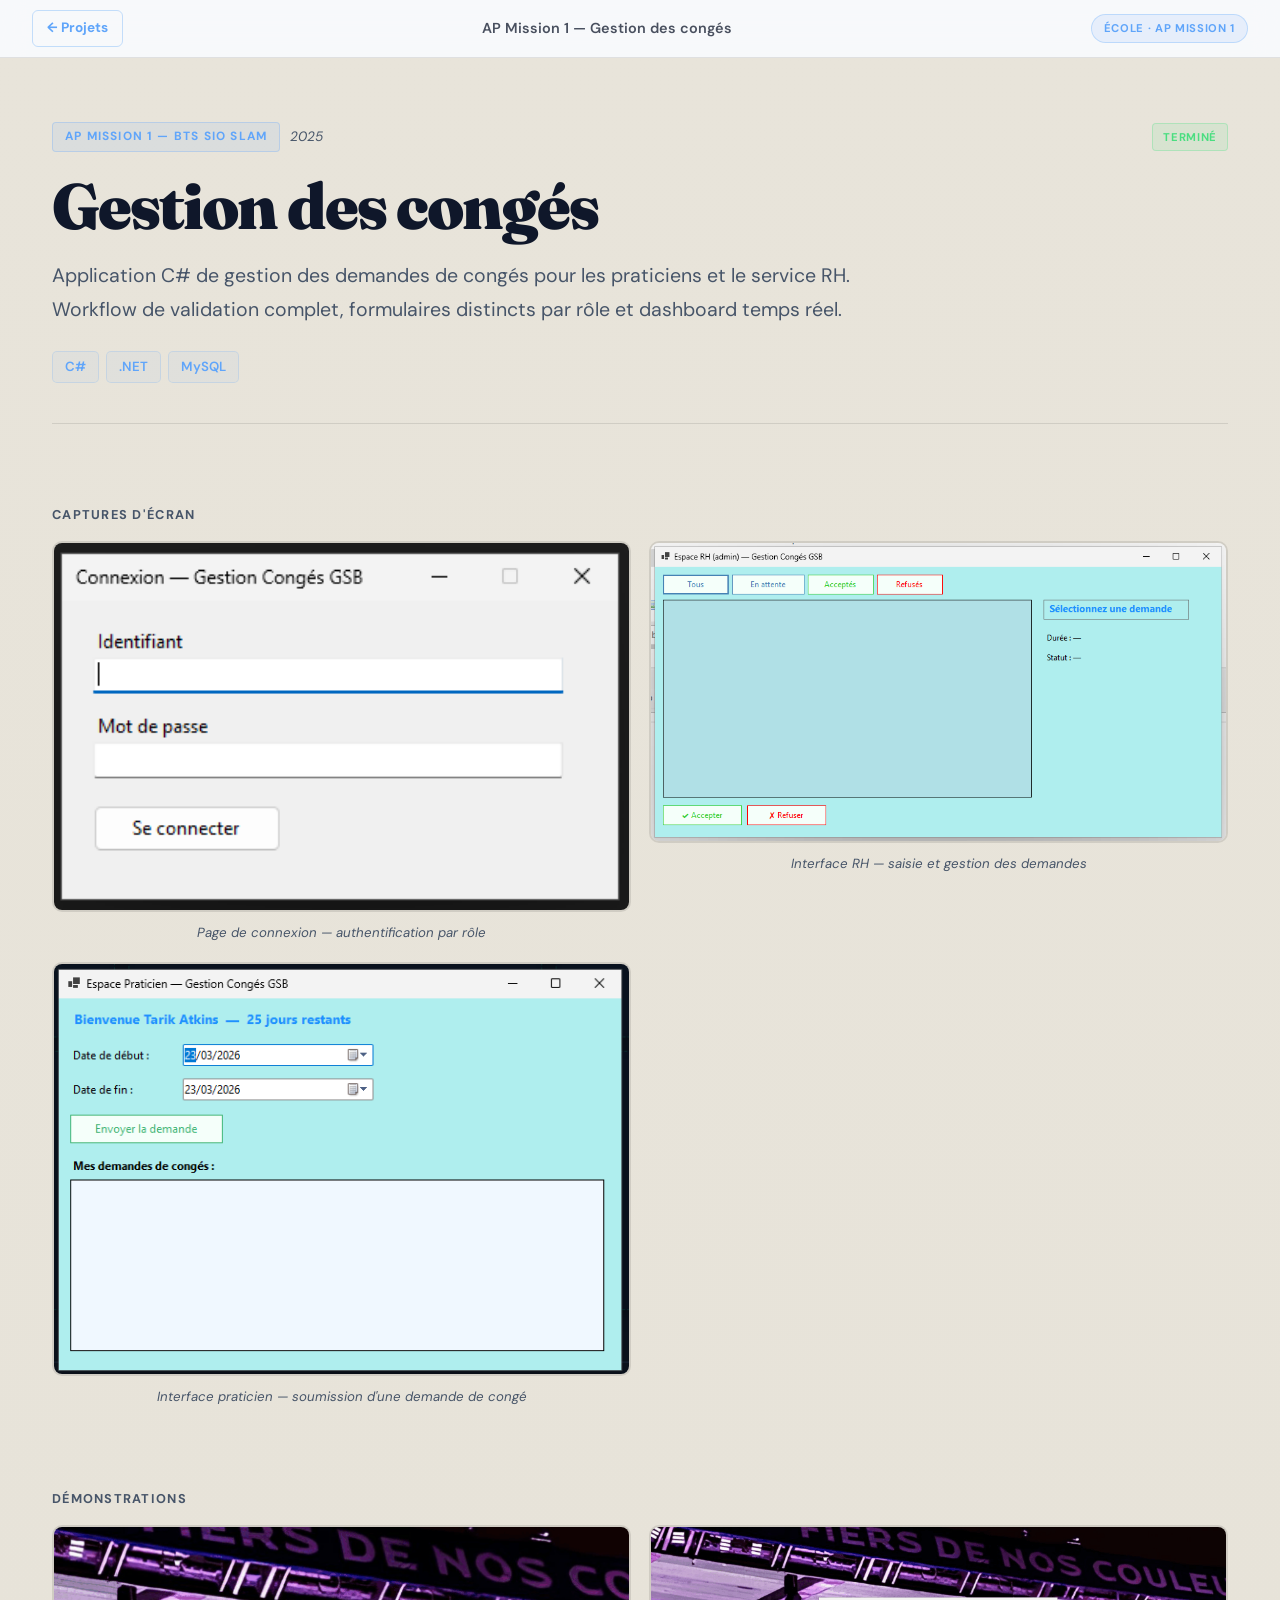
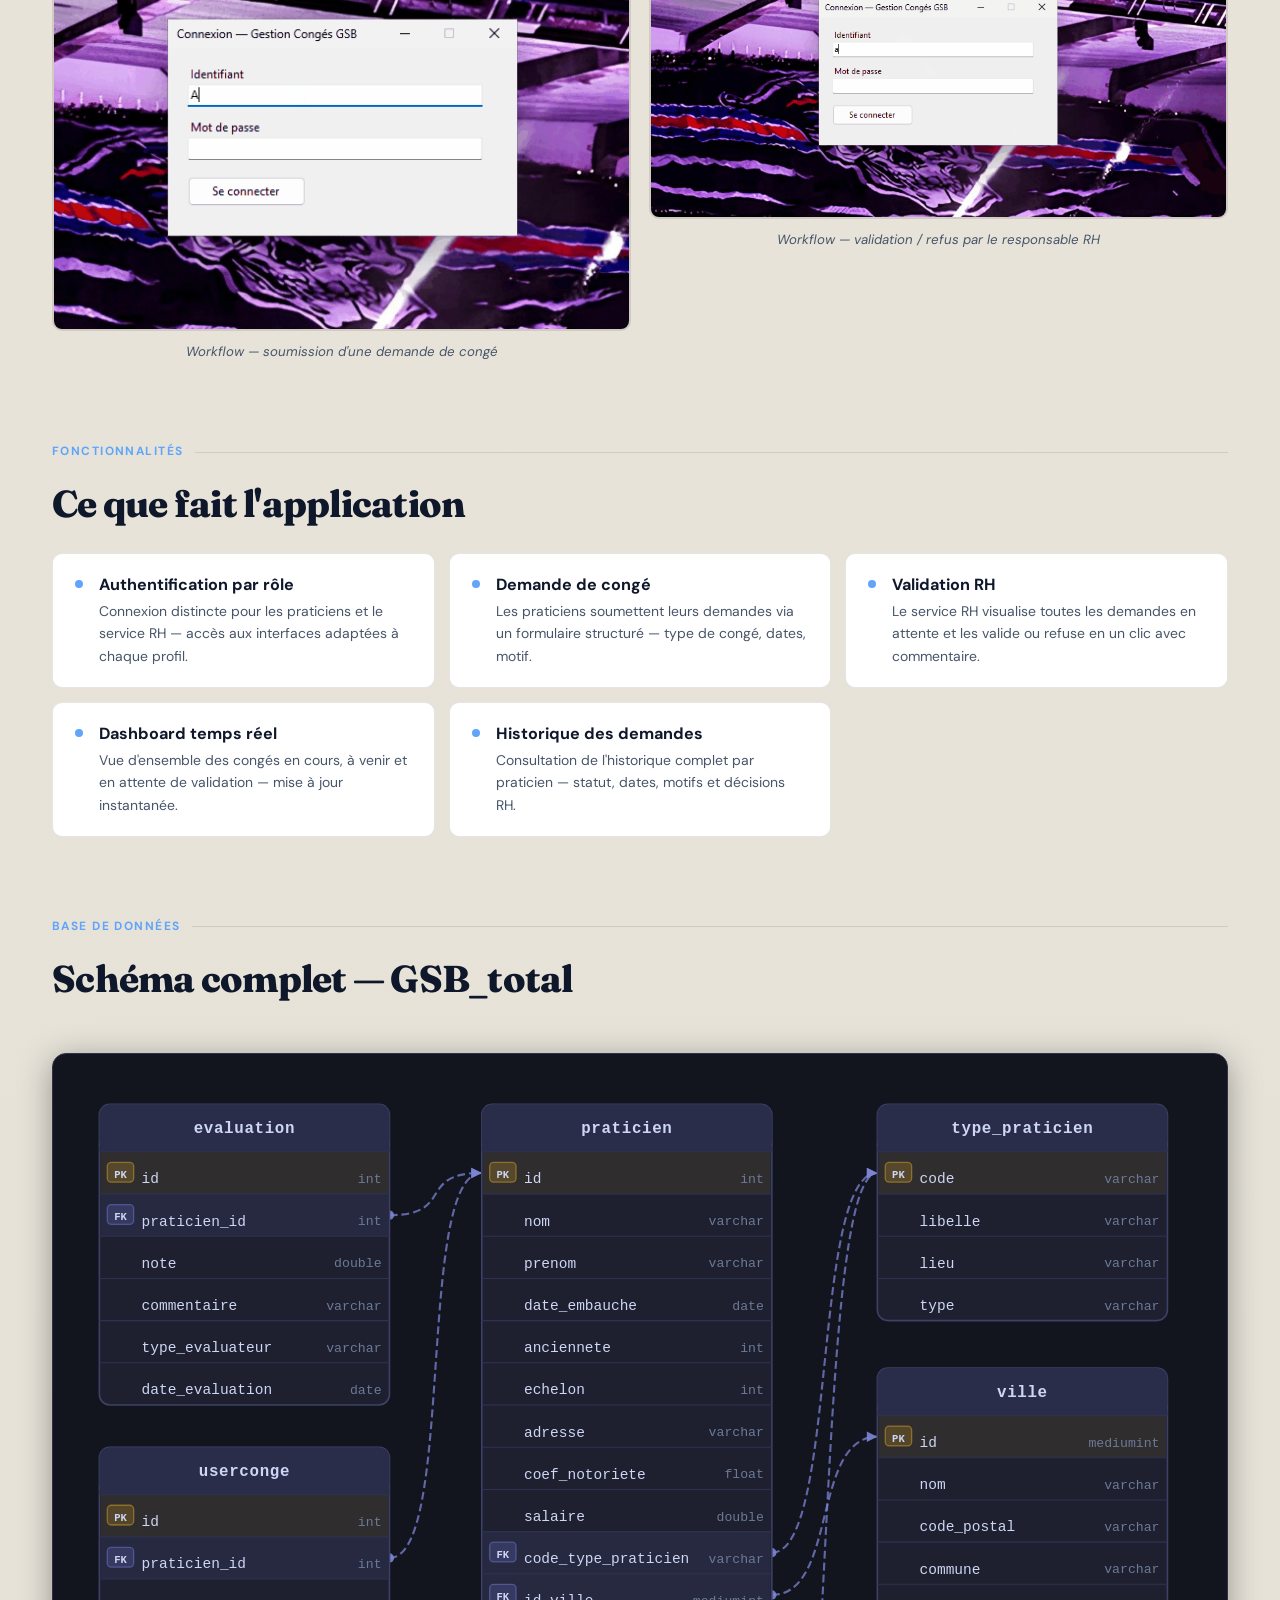
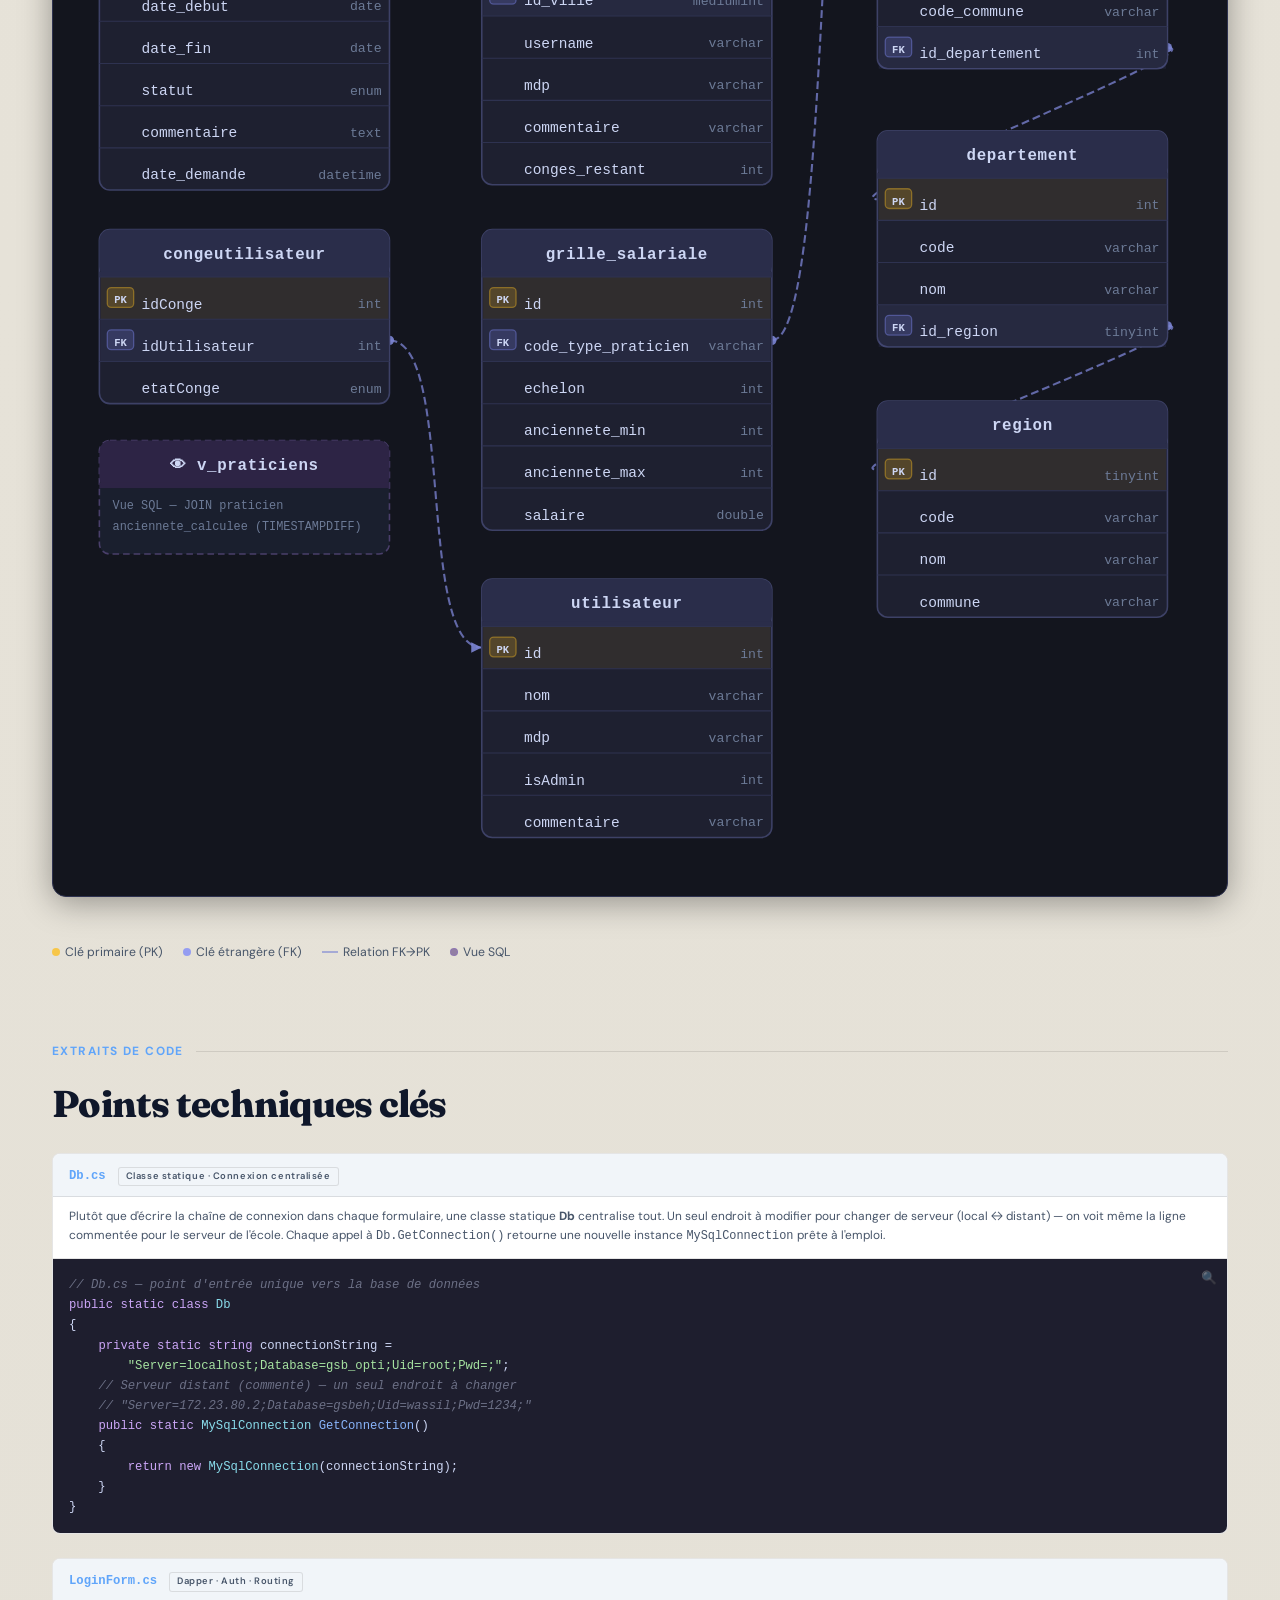
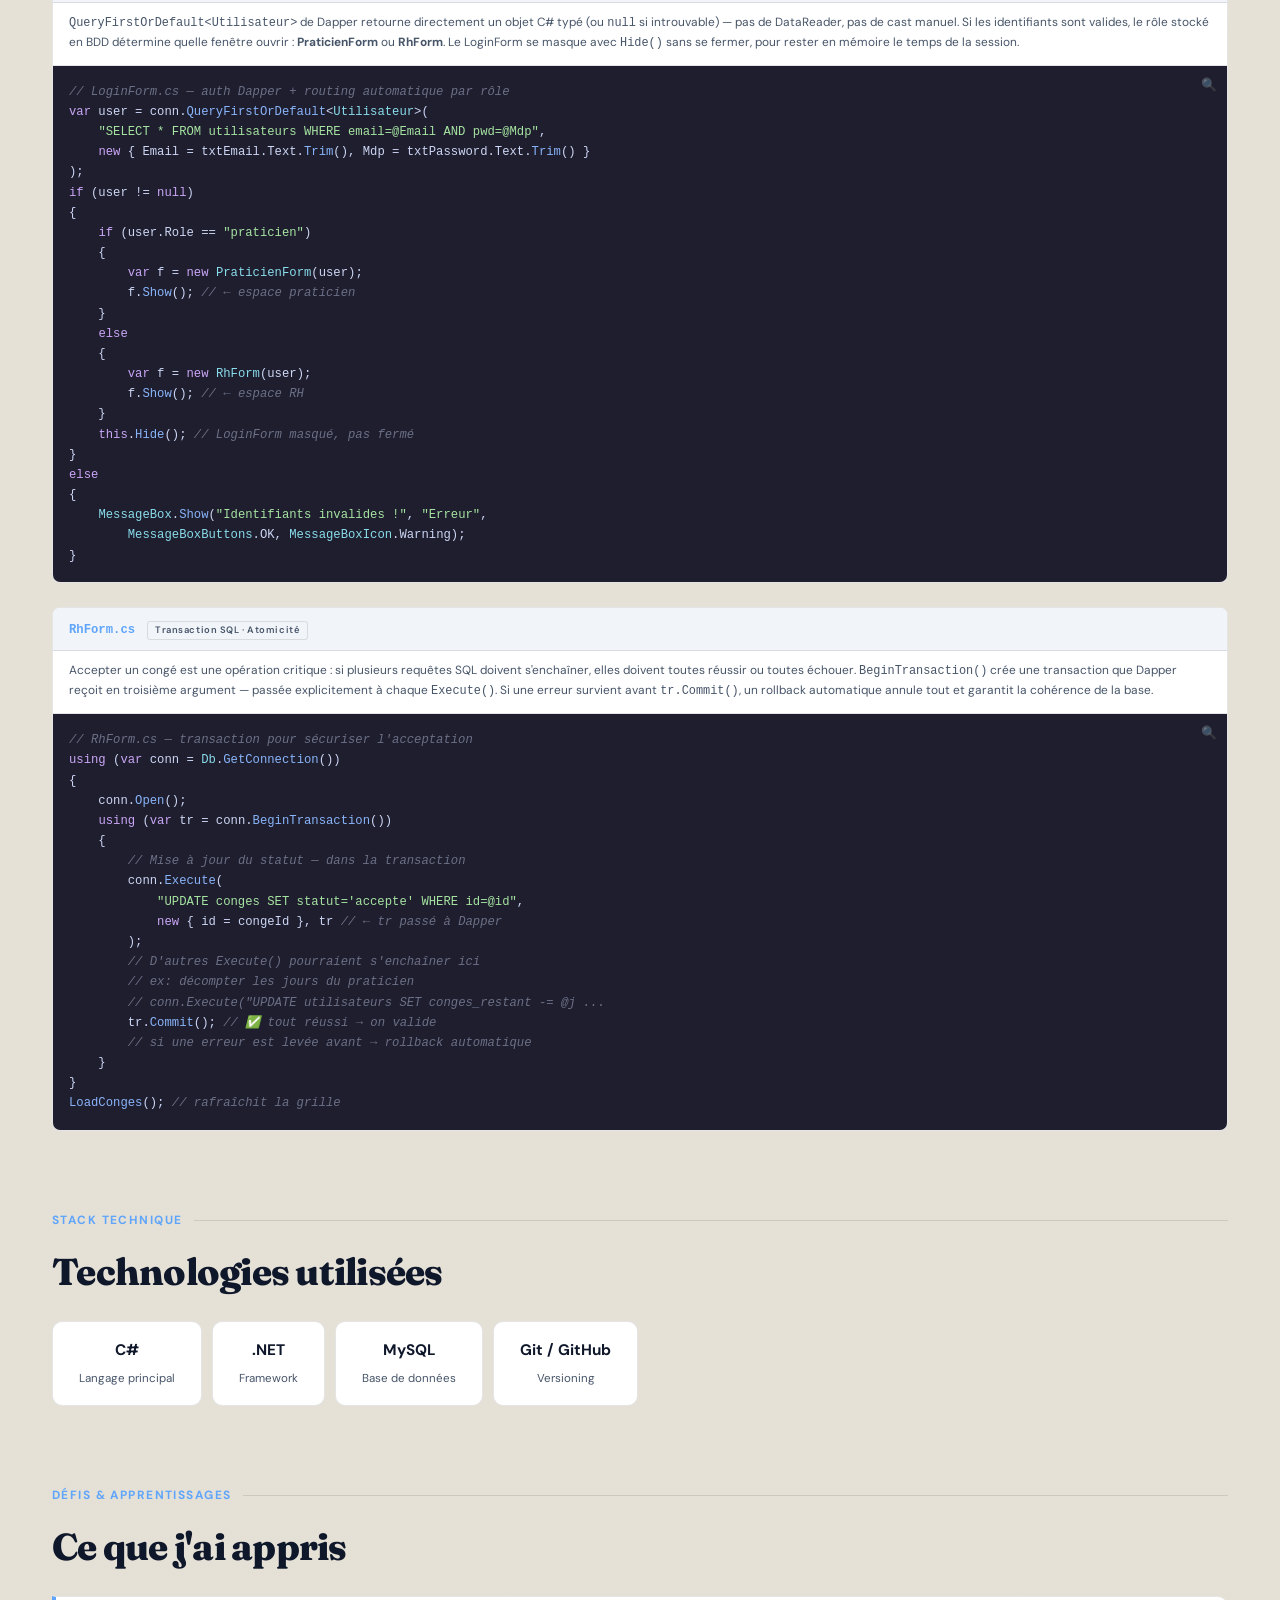
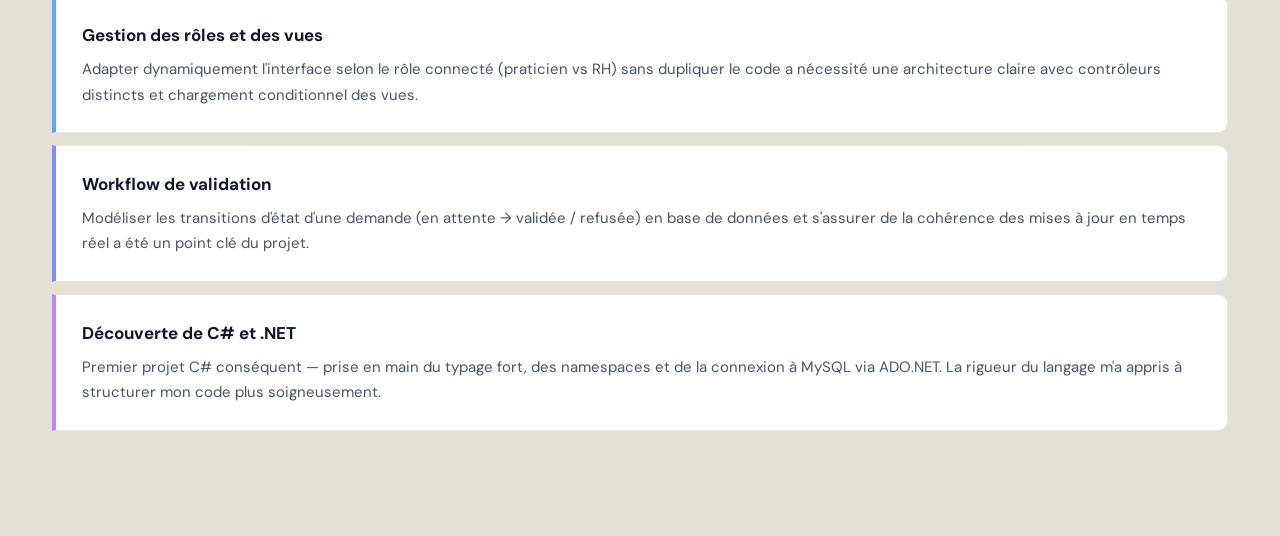
==== commit fc162022: "Add files via upload" ====
--- a/project-mission1.html
+++ b/project-mission1.html
@@ -134,144 +134,363 @@
       <span class="det-section-label">Base de données</span>
       <h2 class="det-section-title">Schéma complet — GSB_total</h2>
 
-      <div class="det-db-diagram-wrap">
-        <!-- col1=x15 · col2=x315 · col3=x615 · gap 80px · tables 220px -->
-        <div class="det-db-diagram" style="width:900px;height:930px">
-
-          <!-- ── COL 1 (x=15) : tables référençant praticien / utilisateur ── -->
-
-          <!-- evaluation -->
-          <div class="det-db-tbl" data-table="evaluation" style="left:15px;top:15px">
-            <div class="det-db-tbl-head">evaluation</div>
-            <div class="det-db-tbl-col" data-col="id">         <span class="dbc-key">PK</span><span class="dbc-name">id</span><span class="dbc-type">int</span></div>
-            <div class="det-db-tbl-col" data-fk="praticien.id"><span class="dbc-key dbc-key--fk">FK</span><span class="dbc-name">praticien_id</span><span class="dbc-type">int</span></div>
-            <div class="det-db-tbl-col">                        <span class="dbc-key"></span><span class="dbc-name">note</span><span class="dbc-type">double</span></div>
-            <div class="det-db-tbl-col">                        <span class="dbc-key"></span><span class="dbc-name">commentaire</span><span class="dbc-type">varchar(255)</span></div>
-            <div class="det-db-tbl-col">                        <span class="dbc-key"></span><span class="dbc-name">type_evaluateur</span><span class="dbc-type">varchar(10)</span></div>
-            <div class="det-db-tbl-col">                        <span class="dbc-key"></span><span class="dbc-name">date_evaluation</span><span class="dbc-type">date</span></div>
-          </div>
-
-          <!-- userconge -->
-          <div class="det-db-tbl" data-table="userconge" style="left:15px;top:244px">
-            <div class="det-db-tbl-head">userconge</div>
-            <div class="det-db-tbl-col" data-col="id">         <span class="dbc-key">PK</span><span class="dbc-name">id</span><span class="dbc-type">int</span></div>
-            <div class="det-db-tbl-col" data-fk="praticien.id"><span class="dbc-key dbc-key--fk">FK</span><span class="dbc-name">praticien_id</span><span class="dbc-type">int</span></div>
-            <div class="det-db-tbl-col">                        <span class="dbc-key"></span><span class="dbc-name">date_debut</span><span class="dbc-type">date</span></div>
-            <div class="det-db-tbl-col">                        <span class="dbc-key"></span><span class="dbc-name">date_fin</span><span class="dbc-type">date</span></div>
-            <div class="det-db-tbl-col">                        <span class="dbc-key"></span><span class="dbc-name">statut</span><span class="dbc-type">enum</span></div>
-            <div class="det-db-tbl-col">                        <span class="dbc-key"></span><span class="dbc-name">commentaire</span><span class="dbc-type">text</span></div>
-            <div class="det-db-tbl-col">                        <span class="dbc-key"></span><span class="dbc-name">date_demande</span><span class="dbc-type">datetime</span></div>
-          </div>
-
-          <!-- congeutilisateur -->
-          <div class="det-db-tbl" data-table="congeutilisateur" style="left:15px;top:501px">
-            <div class="det-db-tbl-head">congeutilisateur</div>
-            <div class="det-db-tbl-col" data-col="idConge">          <span class="dbc-key">PK</span><span class="dbc-name">idConge</span><span class="dbc-type">int</span></div>
-            <div class="det-db-tbl-col" data-fk="utilisateur.id">    <span class="dbc-key dbc-key--fk">FK</span><span class="dbc-name">idUtilisateur</span><span class="dbc-type">int</span></div>
-            <div class="det-db-tbl-col">                              <span class="dbc-key"></span><span class="dbc-name">etatConge</span><span class="dbc-type">enum</span></div>
-          </div>
-
-          <!-- v_praticiens (vue) -->
-          <div class="det-db-tbl" style="left:15px;top:646px">
-            <div class="det-db-tbl-head det-db-tbl-head--view">v_praticiens</div>
-            <div class="det-db-tbl-col" style="padding:8px 10px;min-height:auto">
-              <span class="dbc-name" style="white-space:normal;font-size:0.72rem;color:var(--muted);line-height:1.5">Vue — JOIN praticien, calcul anciennete_calculee via TIMESTAMPDIFF. Exposée par l'API REST.</span>
-            </div>
-          </div>
-
-          <!-- ── COL 2 (x=315) : praticien + grille + utilisateur ── -->
-
-          <!-- praticien -->
-          <div class="det-db-tbl" data-table="praticien" style="left:315px;top:15px">
-            <div class="det-db-tbl-head">praticien</div>
-            <div class="det-db-tbl-col" data-col="id">                   <span class="dbc-key">PK</span><span class="dbc-name">id</span><span class="dbc-type">int</span></div>
-            <div class="det-db-tbl-col">                                  <span class="dbc-key"></span><span class="dbc-name">nom</span><span class="dbc-type">varchar(50)</span></div>
-            <div class="det-db-tbl-col">                                  <span class="dbc-key"></span><span class="dbc-name">prenom</span><span class="dbc-type">varchar(60)</span></div>
-            <div class="det-db-tbl-col">                                  <span class="dbc-key"></span><span class="dbc-name">date_embauche</span><span class="dbc-type">date</span></div>
-            <div class="det-db-tbl-col">                                  <span class="dbc-key"></span><span class="dbc-name">anciennete</span><span class="dbc-type">int</span></div>
-            <div class="det-db-tbl-col">                                  <span class="dbc-key"></span><span class="dbc-name">echelon</span><span class="dbc-type">int</span></div>
-            <div class="det-db-tbl-col">                                  <span class="dbc-key"></span><span class="dbc-name">adresse</span><span class="dbc-type">varchar(100)</span></div>
-            <div class="det-db-tbl-col">                                  <span class="dbc-key"></span><span class="dbc-name">coef_notoriete</span><span class="dbc-type">float</span></div>
-            <div class="det-db-tbl-col">                                  <span class="dbc-key"></span><span class="dbc-name">salaire</span><span class="dbc-type">double</span></div>
-            <div class="det-db-tbl-col" data-fk="type_praticien.code">   <span class="dbc-key dbc-key--fk">FK</span><span class="dbc-name">code_type_praticien</span><span class="dbc-type">varchar(6)</span></div>
-            <div class="det-db-tbl-col" data-fk="ville.id">              <span class="dbc-key dbc-key--fk">FK</span><span class="dbc-name">id_ville</span><span class="dbc-type">mediumint</span></div>
-            <div class="det-db-tbl-col">                                  <span class="dbc-key"></span><span class="dbc-name">username</span><span class="dbc-type">varchar(50)</span></div>
-            <div class="det-db-tbl-col">                                  <span class="dbc-key"></span><span class="dbc-name">mdp</span><span class="dbc-type">varchar(255)</span></div>
-            <div class="det-db-tbl-col">                                  <span class="dbc-key"></span><span class="dbc-name">commentaire</span><span class="dbc-type">varchar(255)</span></div>
-            <div class="det-db-tbl-col">                                  <span class="dbc-key"></span><span class="dbc-name">conges_restant</span><span class="dbc-type">int</span></div>
-          </div>
-
-          <!-- grille_salariale -->
-          <div class="det-db-tbl" data-table="grille_salariale" style="left:315px;top:496px">
-            <div class="det-db-tbl-head">grille_salariale</div>
-            <div class="det-db-tbl-col" data-col="id">                   <span class="dbc-key">PK</span><span class="dbc-name">id</span><span class="dbc-type">int</span></div>
-            <div class="det-db-tbl-col" data-fk="type_praticien.code">   <span class="dbc-key dbc-key--fk">FK</span><span class="dbc-name">code_type_praticien</span><span class="dbc-type">varchar(6)</span></div>
-            <div class="det-db-tbl-col">                                  <span class="dbc-key"></span><span class="dbc-name">echelon</span><span class="dbc-type">int</span></div>
-            <div class="det-db-tbl-col">                                  <span class="dbc-key"></span><span class="dbc-name">anciennete_min</span><span class="dbc-type">int</span></div>
-            <div class="det-db-tbl-col">                                  <span class="dbc-key"></span><span class="dbc-name">anciennete_max</span><span class="dbc-type">int</span></div>
-            <div class="det-db-tbl-col">                                  <span class="dbc-key"></span><span class="dbc-name">salaire</span><span class="dbc-type">double</span></div>
-          </div>
-
-          <!-- utilisateur -->
-          <div class="det-db-tbl" data-table="utilisateur" style="left:315px;top:725px">
-            <div class="det-db-tbl-head">utilisateur</div>
-            <div class="det-db-tbl-col" data-col="id"><span class="dbc-key">PK</span><span class="dbc-name">id</span><span class="dbc-type">int</span></div>
-            <div class="det-db-tbl-col">             <span class="dbc-key"></span><span class="dbc-name">nom</span><span class="dbc-type">varchar(50)</span></div>
-            <div class="det-db-tbl-col">             <span class="dbc-key"></span><span class="dbc-name">mdp</span><span class="dbc-type">varchar(50)</span></div>
-            <div class="det-db-tbl-col">             <span class="dbc-key"></span><span class="dbc-name">isAdmin</span><span class="dbc-type">int</span></div>
-            <div class="det-db-tbl-col">             <span class="dbc-key"></span><span class="dbc-name">commentaire</span><span class="dbc-type">varchar(250)</span></div>
-          </div>
-
-          <!-- ── COL 3 (x=615) : tables référencées (PK) ── -->
-
-          <!-- type_praticien -->
-          <div class="det-db-tbl" data-table="type_praticien" style="left:615px;top:15px">
-            <div class="det-db-tbl-head">type_praticien</div>
-            <div class="det-db-tbl-col" data-col="code"><span class="dbc-key">PK</span><span class="dbc-name">code</span><span class="dbc-type">varchar(6)</span></div>
-            <div class="det-db-tbl-col">               <span class="dbc-key"></span><span class="dbc-name">libelle</span><span class="dbc-type">varchar(50)</span></div>
-            <div class="det-db-tbl-col">               <span class="dbc-key"></span><span class="dbc-name">lieu</span><span class="dbc-type">varchar(70)</span></div>
-            <div class="det-db-tbl-col">               <span class="dbc-key"></span><span class="dbc-name">type</span><span class="dbc-type">varchar(1)</span></div>
-          </div>
-
-          <!-- ville -->
-          <div class="det-db-tbl" data-table="ville" style="left:615px;top:188px">
-            <div class="det-db-tbl-head">ville</div>
-            <div class="det-db-tbl-col" data-col="id">           <span class="dbc-key">PK</span><span class="dbc-name">id</span><span class="dbc-type">mediumint</span></div>
-            <div class="det-db-tbl-col">                          <span class="dbc-key"></span><span class="dbc-name">nom</span><span class="dbc-type">varchar(45)</span></div>
-            <div class="det-db-tbl-col">                          <span class="dbc-key"></span><span class="dbc-name">code_postal</span><span class="dbc-type">varchar(255)</span></div>
-            <div class="det-db-tbl-col">                          <span class="dbc-key"></span><span class="dbc-name">commune</span><span class="dbc-type">varchar(3)</span></div>
-            <div class="det-db-tbl-col">                          <span class="dbc-key"></span><span class="dbc-name">code_commune</span><span class="dbc-type">varchar(5)</span></div>
-            <div class="det-db-tbl-col" data-fk="departement.id"> <span class="dbc-key dbc-key--fk">FK</span><span class="dbc-name">id_departement</span><span class="dbc-type">int</span></div>
-          </div>
-
-          <!-- departement -->
-          <div class="det-db-tbl" data-table="departement" style="left:615px;top:417px">
-            <div class="det-db-tbl-head">departement</div>
-            <div class="det-db-tbl-col" data-col="id">          <span class="dbc-key">PK</span><span class="dbc-name">id</span><span class="dbc-type">int</span></div>
-            <div class="det-db-tbl-col">                         <span class="dbc-key"></span><span class="dbc-name">code</span><span class="dbc-type">varchar(3)</span></div>
-            <div class="det-db-tbl-col">                         <span class="dbc-key"></span><span class="dbc-name">nom</span><span class="dbc-type">varchar(255)</span></div>
-            <div class="det-db-tbl-col" data-fk="region.id">    <span class="dbc-key dbc-key--fk">FK</span><span class="dbc-name">id_region</span><span class="dbc-type">tinyint</span></div>
-          </div>
-
-          <!-- region -->
-          <div class="det-db-tbl" data-table="region" style="left:615px;top:590px">
-            <div class="det-db-tbl-head">region</div>
-            <div class="det-db-tbl-col" data-col="id"><span class="dbc-key">PK</span><span class="dbc-name">id</span><span class="dbc-type">tinyint</span></div>
-            <div class="det-db-tbl-col">             <span class="dbc-key"></span><span class="dbc-name">code</span><span class="dbc-type">varchar(3)</span></div>
-            <div class="det-db-tbl-col">             <span class="dbc-key"></span><span class="dbc-name">nom</span><span class="dbc-type">varchar(255)</span></div>
-            <div class="det-db-tbl-col">             <span class="dbc-key"></span><span class="dbc-name">commune</span><span class="dbc-type">varchar(4)</span></div>
-            <div class="det-db-tbl-col">             <span class="dbc-key dbc-key--fk" style="color:var(--muted)">FK</span><span class="dbc-name" style="color:var(--muted)">id_ville</span><span class="dbc-type">↺ circ.</span></div>
-          </div>
-
-        </div>
-      </div>
-
-      <div class="det-db-legend">
+      <style>
+        .gsb-mcd-wrap {
+          width: 100%;
+          overflow-x: auto;
+          border-radius: 14px;
+          background: #13151e;
+          border: 1px solid #2e3250;
+          padding: 24px 20px 20px;
+          margin-top: 1.5rem;
+          box-shadow: 0 6px 32px rgba(0,0,0,0.35);
+        }
+        .gsb-mcd-wrap svg {
+          display: block;
+          width: 100%;
+          height: auto;
+          min-width: 700px;
+        }
+      </style>
+
+      <div class="gsb-mcd-wrap">
+<svg viewBox="0 0 860 1060" xmlns="http://www.w3.org/2000/svg" id="gsb-mcd">
+  <defs>
+    <style>
+      #gsb-mcd { font-family: 'JetBrains Mono','Fira Code',monospace; }
+      .tbl-bg       { fill: #1e2030; stroke: #3d4166; stroke-width: 1.2; }
+      .tbl-view     { fill: #1a1f2e; stroke: #4a3f6b; stroke-width: 1.2; stroke-dasharray: 5 3; }
+      .tbl-head-bg  { fill: #2a2d4a; }
+      .tbl-head-view{ fill: #2d2445; }
+      .tbl-title    { fill: #cdd6f4; font-size: 12px; font-weight: 700; text-anchor: middle; letter-spacing: .5px; }
+      .row-pk       { fill: rgba(251,191,36,0.08); }
+      .row-fk       { fill: rgba(129,140,248,0.08); }
+      .row-sep      { stroke: #2e3250; stroke-width: 0.8; }
+      .badge-pk     { fill: rgba(251,191,36,0.18); stroke: rgba(251,191,36,0.4); stroke-width:1; }
+      .badge-fk     { fill: rgba(129,140,248,0.18); stroke: rgba(129,140,248,0.4); stroke-width:1; }
+      .badge-txt    { fill: #cdd6f4; font-size: 8px; font-weight: 700; text-anchor: middle; }
+      .col-name     { fill: #cdd6f4; font-size: 11px; dominant-baseline: middle; }
+      .col-type     { fill: #6c7a96; font-size: 10px; text-anchor: end; dominant-baseline: middle; }
+      .fk-line      { fill:none; stroke:#7c85d4; stroke-width:1.6; stroke-dasharray: 6 3; opacity: 0.75; }
+      .fk-dot-start { fill:#7c85d4; opacity:0.9; }
+      .fk-arrow     { fill:#7c85d4; opacity:0.9; }
+      .view-desc    { fill: #6c7a96; font-size: 9px; }
+    </style>
+  </defs>
+  <!-- FK lines (drawn first, behind tables) -->
+  <path d="M 240 104 C 290 104 260 72 310 72" class="fk-line"/>
+    <circle cx="240" cy="104" r="3.5" class="fk-dot-start"/>
+    <polygon points="310,72 302,68 302,76" class="fk-arrow"/>
+    <path d="M 240 364 C 290 364 260 72 310 72" class="fk-line"/>
+    <circle cx="240" cy="364" r="3.5" class="fk-dot-start"/>
+    <polygon points="310,72 302,68 302,76" class="fk-arrow"/>
+    <path d="M 240 654 C 290 654 260 887 310 887" class="fk-line"/>
+    <circle cx="240" cy="654" r="3.5" class="fk-dot-start"/>
+    <polygon points="310,887 302,883 302,891" class="fk-arrow"/>
+    <path d="M 530 360 C 580 360 560 72 610 72" class="fk-line"/>
+    <circle cx="530" cy="360" r="3.5" class="fk-dot-start"/>
+    <polygon points="610,72 602,68 602,76" class="fk-arrow"/>
+    <path d="M 530 392 C 580 392 560 272 610 272" class="fk-line"/>
+    <circle cx="530" cy="392" r="3.5" class="fk-dot-start"/>
+    <polygon points="610,272 602,268 602,276" class="fk-arrow"/>
+    <path d="M 530 654 C 580 654 560 72 610 72" class="fk-line"/>
+    <circle cx="530" cy="654" r="3.5" class="fk-dot-start"/>
+    <polygon points="610,72 602,68 602,76" class="fk-arrow"/>
+    <path d="M 830 432 C 870 432 570 547 610 547" class="fk-line"/>
+    <circle cx="830" cy="432" r="3.5" class="fk-dot-start"/>
+    <polygon points="610,547 618,543 618,551" class="fk-arrow"/>
+    <path d="M 830 643 C 870 643 570 752 610 752" class="fk-line"/>
+    <circle cx="830" cy="643" r="3.5" class="fk-dot-start"/>
+    <polygon points="610,752 618,748 618,756" class="fk-arrow"/>
+  <!-- Tables -->
+  <rect x="20" y="20" width="220" height="228" rx="8" class="tbl-bg"/>
+  <rect x="20" y="20" width="220" height="36" rx="8" class="tbl-head-bg"/>
+  <rect x="20" y="52" width="220" height="4" class="tbl-head-bg"/>
+  <text x="130" y="42" class="tbl-title">evaluation</text>
+  <rect x="21" y="56" width="218" height="32" class="row-pk"/>
+  <line x1="20" y1="56" x2="240" y2="56" class="row-sep"/>
+  <rect x="26" y="64" width="20" height="15" rx="3" class="badge-pk"/>
+  <text x="36" y="76" class="badge-txt">PK</text>
+  <text x="52" y="77" class="col-name">id</text>
+  <text x="234" y="77" class="col-type">int</text>
+  <rect x="21" y="88" width="218" height="32" class="row-fk"/>
+  <line x1="20" y1="88" x2="240" y2="88" class="row-sep"/>
+  <rect x="26" y="96" width="20" height="15" rx="3" class="badge-fk"/>
+  <text x="36" y="108" class="badge-txt">FK</text>
+  <text x="52" y="109" class="col-name">praticien_id</text>
+  <text x="234" y="109" class="col-type">int</text>
+  <line x1="20" y1="120" x2="240" y2="120" class="row-sep"/>
+  <text x="52" y="141" class="col-name">note</text>
+  <text x="234" y="141" class="col-type">double</text>
+  <line x1="20" y1="152" x2="240" y2="152" class="row-sep"/>
+  <text x="52" y="173" class="col-name">commentaire</text>
+  <text x="234" y="173" class="col-type">varchar</text>
+  <line x1="20" y1="184" x2="240" y2="184" class="row-sep"/>
+  <text x="52" y="205" class="col-name">type_evaluateur</text>
+  <text x="234" y="205" class="col-type">varchar</text>
+  <line x1="20" y1="216" x2="240" y2="216" class="row-sep"/>
+  <text x="52" y="237" class="col-name">date_evaluation</text>
+  <text x="234" y="237" class="col-type">date</text>
+  <rect x="20" y="280" width="220" height="260" rx="8" class="tbl-bg"/>
+  <rect x="20" y="280" width="220" height="36" rx="8" class="tbl-head-bg"/>
+  <rect x="20" y="312" width="220" height="4" class="tbl-head-bg"/>
+  <text x="130" y="302" class="tbl-title">userconge</text>
+  <rect x="21" y="316" width="218" height="32" class="row-pk"/>
+  <line x1="20" y1="316" x2="240" y2="316" class="row-sep"/>
+  <rect x="26" y="324" width="20" height="15" rx="3" class="badge-pk"/>
+  <text x="36" y="336" class="badge-txt">PK</text>
+  <text x="52" y="337" class="col-name">id</text>
+  <text x="234" y="337" class="col-type">int</text>
+  <rect x="21" y="348" width="218" height="32" class="row-fk"/>
+  <line x1="20" y1="348" x2="240" y2="348" class="row-sep"/>
+  <rect x="26" y="356" width="20" height="15" rx="3" class="badge-fk"/>
+  <text x="36" y="368" class="badge-txt">FK</text>
+  <text x="52" y="369" class="col-name">praticien_id</text>
+  <text x="234" y="369" class="col-type">int</text>
+  <line x1="20" y1="380" x2="240" y2="380" class="row-sep"/>
+  <text x="52" y="401" class="col-name">date_debut</text>
+  <text x="234" y="401" class="col-type">date</text>
+  <line x1="20" y1="412" x2="240" y2="412" class="row-sep"/>
+  <text x="52" y="433" class="col-name">date_fin</text>
+  <text x="234" y="433" class="col-type">date</text>
+  <line x1="20" y1="444" x2="240" y2="444" class="row-sep"/>
+  <text x="52" y="465" class="col-name">statut</text>
+  <text x="234" y="465" class="col-type">enum</text>
+  <line x1="20" y1="476" x2="240" y2="476" class="row-sep"/>
+  <text x="52" y="497" class="col-name">commentaire</text>
+  <text x="234" y="497" class="col-type">text</text>
+  <line x1="20" y1="508" x2="240" y2="508" class="row-sep"/>
+  <text x="52" y="529" class="col-name">date_demande</text>
+  <text x="234" y="529" class="col-type">datetime</text>
+  <rect x="20" y="570" width="220" height="132" rx="8" class="tbl-bg"/>
+  <rect x="20" y="570" width="220" height="36" rx="8" class="tbl-head-bg"/>
+  <rect x="20" y="602" width="220" height="4" class="tbl-head-bg"/>
+  <text x="130" y="592" class="tbl-title">congeutilisateur</text>
+  <rect x="21" y="606" width="218" height="32" class="row-pk"/>
+  <line x1="20" y1="606" x2="240" y2="606" class="row-sep"/>
+  <rect x="26" y="614" width="20" height="15" rx="3" class="badge-pk"/>
+  <text x="36" y="626" class="badge-txt">PK</text>
+  <text x="52" y="627" class="col-name">idConge</text>
+  <text x="234" y="627" class="col-type">int</text>
+  <rect x="21" y="638" width="218" height="32" class="row-fk"/>
+  <line x1="20" y1="638" x2="240" y2="638" class="row-sep"/>
+  <rect x="26" y="646" width="20" height="15" rx="3" class="badge-fk"/>
+  <text x="36" y="658" class="badge-txt">FK</text>
+  <text x="52" y="659" class="col-name">idUtilisateur</text>
+  <text x="234" y="659" class="col-type">int</text>
+  <line x1="20" y1="670" x2="240" y2="670" class="row-sep"/>
+  <text x="52" y="691" class="col-name">etatConge</text>
+  <text x="234" y="691" class="col-type">enum</text>
+  <rect x="310" y="20" width="220" height="516" rx="8" class="tbl-bg"/>
+  <rect x="310" y="20" width="220" height="36" rx="8" class="tbl-head-bg"/>
+  <rect x="310" y="52" width="220" height="4" class="tbl-head-bg"/>
+  <text x="420" y="42" class="tbl-title">praticien</text>
+  <rect x="311" y="56" width="218" height="32" class="row-pk"/>
+  <line x1="310" y1="56" x2="530" y2="56" class="row-sep"/>
+  <rect x="316" y="64" width="20" height="15" rx="3" class="badge-pk"/>
+  <text x="326" y="76" class="badge-txt">PK</text>
+  <text x="342" y="77" class="col-name">id</text>
+  <text x="524" y="77" class="col-type">int</text>
+  <line x1="310" y1="88" x2="530" y2="88" class="row-sep"/>
+  <text x="342" y="109" class="col-name">nom</text>
+  <text x="524" y="109" class="col-type">varchar</text>
+  <line x1="310" y1="120" x2="530" y2="120" class="row-sep"/>
+  <text x="342" y="141" class="col-name">prenom</text>
+  <text x="524" y="141" class="col-type">varchar</text>
+  <line x1="310" y1="152" x2="530" y2="152" class="row-sep"/>
+  <text x="342" y="173" class="col-name">date_embauche</text>
+  <text x="524" y="173" class="col-type">date</text>
+  <line x1="310" y1="184" x2="530" y2="184" class="row-sep"/>
+  <text x="342" y="205" class="col-name">anciennete</text>
+  <text x="524" y="205" class="col-type">int</text>
+  <line x1="310" y1="216" x2="530" y2="216" class="row-sep"/>
+  <text x="342" y="237" class="col-name">echelon</text>
+  <text x="524" y="237" class="col-type">int</text>
+  <line x1="310" y1="248" x2="530" y2="248" class="row-sep"/>
+  <text x="342" y="269" class="col-name">adresse</text>
+  <text x="524" y="269" class="col-type">varchar</text>
+  <line x1="310" y1="280" x2="530" y2="280" class="row-sep"/>
+  <text x="342" y="301" class="col-name">coef_notoriete</text>
+  <text x="524" y="301" class="col-type">float</text>
+  <line x1="310" y1="312" x2="530" y2="312" class="row-sep"/>
+  <text x="342" y="333" class="col-name">salaire</text>
+  <text x="524" y="333" class="col-type">double</text>
+  <rect x="311" y="344" width="218" height="32" class="row-fk"/>
+  <line x1="310" y1="344" x2="530" y2="344" class="row-sep"/>
+  <rect x="316" y="352" width="20" height="15" rx="3" class="badge-fk"/>
+  <text x="326" y="364" class="badge-txt">FK</text>
+  <text x="342" y="365" class="col-name">code_type_praticien</text>
+  <text x="524" y="365" class="col-type">varchar</text>
+  <rect x="311" y="376" width="218" height="32" class="row-fk"/>
+  <line x1="310" y1="376" x2="530" y2="376" class="row-sep"/>
+  <rect x="316" y="384" width="20" height="15" rx="3" class="badge-fk"/>
+  <text x="326" y="396" class="badge-txt">FK</text>
+  <text x="342" y="397" class="col-name">id_ville</text>
+  <text x="524" y="397" class="col-type">mediumint</text>
+  <line x1="310" y1="408" x2="530" y2="408" class="row-sep"/>
+  <text x="342" y="429" class="col-name">username</text>
+  <text x="524" y="429" class="col-type">varchar</text>
+  <line x1="310" y1="440" x2="530" y2="440" class="row-sep"/>
+  <text x="342" y="461" class="col-name">mdp</text>
+  <text x="524" y="461" class="col-type">varchar</text>
+  <line x1="310" y1="472" x2="530" y2="472" class="row-sep"/>
+  <text x="342" y="493" class="col-name">commentaire</text>
+  <text x="524" y="493" class="col-type">varchar</text>
+  <line x1="310" y1="504" x2="530" y2="504" class="row-sep"/>
+  <text x="342" y="525" class="col-name">conges_restant</text>
+  <text x="524" y="525" class="col-type">int</text>
+  <rect x="310" y="570" width="220" height="228" rx="8" class="tbl-bg"/>
+  <rect x="310" y="570" width="220" height="36" rx="8" class="tbl-head-bg"/>
+  <rect x="310" y="602" width="220" height="4" class="tbl-head-bg"/>
+  <text x="420" y="592" class="tbl-title">grille_salariale</text>
+  <rect x="311" y="606" width="218" height="32" class="row-pk"/>
+  <line x1="310" y1="606" x2="530" y2="606" class="row-sep"/>
+  <rect x="316" y="614" width="20" height="15" rx="3" class="badge-pk"/>
+  <text x="326" y="626" class="badge-txt">PK</text>
+  <text x="342" y="627" class="col-name">id</text>
+  <text x="524" y="627" class="col-type">int</text>
+  <rect x="311" y="638" width="218" height="32" class="row-fk"/>
+  <line x1="310" y1="638" x2="530" y2="638" class="row-sep"/>
+  <rect x="316" y="646" width="20" height="15" rx="3" class="badge-fk"/>
+  <text x="326" y="658" class="badge-txt">FK</text>
+  <text x="342" y="659" class="col-name">code_type_praticien</text>
+  <text x="524" y="659" class="col-type">varchar</text>
+  <line x1="310" y1="670" x2="530" y2="670" class="row-sep"/>
+  <text x="342" y="691" class="col-name">echelon</text>
+  <text x="524" y="691" class="col-type">int</text>
+  <line x1="310" y1="702" x2="530" y2="702" class="row-sep"/>
+  <text x="342" y="723" class="col-name">anciennete_min</text>
+  <text x="524" y="723" class="col-type">int</text>
+  <line x1="310" y1="734" x2="530" y2="734" class="row-sep"/>
+  <text x="342" y="755" class="col-name">anciennete_max</text>
+  <text x="524" y="755" class="col-type">int</text>
+  <line x1="310" y1="766" x2="530" y2="766" class="row-sep"/>
+  <text x="342" y="787" class="col-name">salaire</text>
+  <text x="524" y="787" class="col-type">double</text>
+  <rect x="310" y="835" width="220" height="196" rx="8" class="tbl-bg"/>
+  <rect x="310" y="835" width="220" height="36" rx="8" class="tbl-head-bg"/>
+  <rect x="310" y="867" width="220" height="4" class="tbl-head-bg"/>
+  <text x="420" y="857" class="tbl-title">utilisateur</text>
+  <rect x="311" y="871" width="218" height="32" class="row-pk"/>
+  <line x1="310" y1="871" x2="530" y2="871" class="row-sep"/>
+  <rect x="316" y="879" width="20" height="15" rx="3" class="badge-pk"/>
+  <text x="326" y="891" class="badge-txt">PK</text>
+  <text x="342" y="892" class="col-name">id</text>
+  <text x="524" y="892" class="col-type">int</text>
+  <line x1="310" y1="903" x2="530" y2="903" class="row-sep"/>
+  <text x="342" y="924" class="col-name">nom</text>
+  <text x="524" y="924" class="col-type">varchar</text>
+  <line x1="310" y1="935" x2="530" y2="935" class="row-sep"/>
+  <text x="342" y="956" class="col-name">mdp</text>
+  <text x="524" y="956" class="col-type">varchar</text>
+  <line x1="310" y1="967" x2="530" y2="967" class="row-sep"/>
+  <text x="342" y="988" class="col-name">isAdmin</text>
+  <text x="524" y="988" class="col-type">int</text>
+  <line x1="310" y1="999" x2="530" y2="999" class="row-sep"/>
+  <text x="342" y="1020" class="col-name">commentaire</text>
+  <text x="524" y="1020" class="col-type">varchar</text>
+  <rect x="610" y="20" width="220" height="164" rx="8" class="tbl-bg"/>
+  <rect x="610" y="20" width="220" height="36" rx="8" class="tbl-head-bg"/>
+  <rect x="610" y="52" width="220" height="4" class="tbl-head-bg"/>
+  <text x="720" y="42" class="tbl-title">type_praticien</text>
+  <rect x="611" y="56" width="218" height="32" class="row-pk"/>
+  <line x1="610" y1="56" x2="830" y2="56" class="row-sep"/>
+  <rect x="616" y="64" width="20" height="15" rx="3" class="badge-pk"/>
+  <text x="626" y="76" class="badge-txt">PK</text>
+  <text x="642" y="77" class="col-name">code</text>
+  <text x="824" y="77" class="col-type">varchar</text>
+  <line x1="610" y1="88" x2="830" y2="88" class="row-sep"/>
+  <text x="642" y="109" class="col-name">libelle</text>
+  <text x="824" y="109" class="col-type">varchar</text>
+  <line x1="610" y1="120" x2="830" y2="120" class="row-sep"/>
+  <text x="642" y="141" class="col-name">lieu</text>
+  <text x="824" y="141" class="col-type">varchar</text>
+  <line x1="610" y1="152" x2="830" y2="152" class="row-sep"/>
+  <text x="642" y="173" class="col-name">type</text>
+  <text x="824" y="173" class="col-type">varchar</text>
+  <rect x="610" y="220" width="220" height="228" rx="8" class="tbl-bg"/>
+  <rect x="610" y="220" width="220" height="36" rx="8" class="tbl-head-bg"/>
+  <rect x="610" y="252" width="220" height="4" class="tbl-head-bg"/>
+  <text x="720" y="242" class="tbl-title">ville</text>
+  <rect x="611" y="256" width="218" height="32" class="row-pk"/>
+  <line x1="610" y1="256" x2="830" y2="256" class="row-sep"/>
+  <rect x="616" y="264" width="20" height="15" rx="3" class="badge-pk"/>
+  <text x="626" y="276" class="badge-txt">PK</text>
+  <text x="642" y="277" class="col-name">id</text>
+  <text x="824" y="277" class="col-type">mediumint</text>
+  <line x1="610" y1="288" x2="830" y2="288" class="row-sep"/>
+  <text x="642" y="309" class="col-name">nom</text>
+  <text x="824" y="309" class="col-type">varchar</text>
+  <line x1="610" y1="320" x2="830" y2="320" class="row-sep"/>
+  <text x="642" y="341" class="col-name">code_postal</text>
+  <text x="824" y="341" class="col-type">varchar</text>
+  <line x1="610" y1="352" x2="830" y2="352" class="row-sep"/>
+  <text x="642" y="373" class="col-name">commune</text>
+  <text x="824" y="373" class="col-type">varchar</text>
+  <line x1="610" y1="384" x2="830" y2="384" class="row-sep"/>
+  <text x="642" y="405" class="col-name">code_commune</text>
+  <text x="824" y="405" class="col-type">varchar</text>
+  <rect x="611" y="416" width="218" height="32" class="row-fk"/>
+  <line x1="610" y1="416" x2="830" y2="416" class="row-sep"/>
+  <rect x="616" y="424" width="20" height="15" rx="3" class="badge-fk"/>
+  <text x="626" y="436" class="badge-txt">FK</text>
+  <text x="642" y="437" class="col-name">id_departement</text>
+  <text x="824" y="437" class="col-type">int</text>
+  <rect x="610" y="495" width="220" height="164" rx="8" class="tbl-bg"/>
+  <rect x="610" y="495" width="220" height="36" rx="8" class="tbl-head-bg"/>
+  <rect x="610" y="527" width="220" height="4" class="tbl-head-bg"/>
+  <text x="720" y="517" class="tbl-title">departement</text>
+  <rect x="611" y="531" width="218" height="32" class="row-pk"/>
+  <line x1="610" y1="531" x2="830" y2="531" class="row-sep"/>
+  <rect x="616" y="539" width="20" height="15" rx="3" class="badge-pk"/>
+  <text x="626" y="551" class="badge-txt">PK</text>
+  <text x="642" y="552" class="col-name">id</text>
+  <text x="824" y="552" class="col-type">int</text>
+  <line x1="610" y1="563" x2="830" y2="563" class="row-sep"/>
+  <text x="642" y="584" class="col-name">code</text>
+  <text x="824" y="584" class="col-type">varchar</text>
+  <line x1="610" y1="595" x2="830" y2="595" class="row-sep"/>
+  <text x="642" y="616" class="col-name">nom</text>
+  <text x="824" y="616" class="col-type">varchar</text>
+  <rect x="611" y="627" width="218" height="32" class="row-fk"/>
+  <line x1="610" y1="627" x2="830" y2="627" class="row-sep"/>
+  <rect x="616" y="635" width="20" height="15" rx="3" class="badge-fk"/>
+  <text x="626" y="647" class="badge-txt">FK</text>
+  <text x="642" y="648" class="col-name">id_region</text>
+  <text x="824" y="648" class="col-type">tinyint</text>
+  <rect x="610" y="700" width="220" height="164" rx="8" class="tbl-bg"/>
+  <rect x="610" y="700" width="220" height="36" rx="8" class="tbl-head-bg"/>
+  <rect x="610" y="732" width="220" height="4" class="tbl-head-bg"/>
+  <text x="720" y="722" class="tbl-title">region</text>
+  <rect x="611" y="736" width="218" height="32" class="row-pk"/>
+  <line x1="610" y1="736" x2="830" y2="736" class="row-sep"/>
+  <rect x="616" y="744" width="20" height="15" rx="3" class="badge-pk"/>
+  <text x="626" y="756" class="badge-txt">PK</text>
+  <text x="642" y="757" class="col-name">id</text>
+  <text x="824" y="757" class="col-type">tinyint</text>
+  <line x1="610" y1="768" x2="830" y2="768" class="row-sep"/>
+  <text x="642" y="789" class="col-name">code</text>
+  <text x="824" y="789" class="col-type">varchar</text>
+  <line x1="610" y1="800" x2="830" y2="800" class="row-sep"/>
+  <text x="642" y="821" class="col-name">nom</text>
+  <text x="824" y="821" class="col-type">varchar</text>
+  <line x1="610" y1="832" x2="830" y2="832" class="row-sep"/>
+  <text x="642" y="853" class="col-name">commune</text>
+  <text x="824" y="853" class="col-type">varchar</text>
+  <rect x="20" y="730" width="220" height="86" rx="8" class="tbl-bg tbl-view"/>
+  <rect x="20" y="730" width="220" height="36" rx="8" class="tbl-head-bg tbl-head-view"/>
+  <rect x="20" y="762" width="220" height="4" class="tbl-head-view"/>
+  <text x="130" y="752" class="tbl-title">👁 v_praticiens</text>
+  <text x="30" y="782" class="view-desc">Vue SQL — JOIN praticien</text>
+  <text x="30" y="798" class="view-desc">anciennete_calculee (TIMESTAMPDIFF)</text>
+</svg>
+      </div>
+
+      <div class="det-db-legend" style="margin-top:1rem">
         <span><span class="det-db-legend-dot" style="background:rgba(251,191,36,0.8)"></span>Clé primaire (PK)</span>
         <span><span class="det-db-legend-dot" style="background:rgba(129,140,248,0.8)"></span>Clé étrangère (FK)</span>
-        <span><span class="det-db-legend-dot" style="background:rgba(96,165,250,0.6);border-radius:0;width:16px;height:2px"></span>Relation FK→PK</span>
-        <span><span class="det-db-legend-dot" style="background:rgba(251,191,36,0.4)"></span>Vue SQL</span>
-        <span style="color:var(--muted);font-style:italic">↺ region.id_ville → ville (référence circulaire, non tracée)</span>
+        <span><span class="det-db-legend-dot" style="background:rgba(124,133,212,0.6);border-radius:0;width:16px;height:2px"></span>Relation FK→PK</span>
+        <span><span class="det-db-legend-dot" style="background:rgba(90,60,130,0.6);border:1px dashed rgba(130,100,200,0.5)"></span>Vue SQL</span>
       </div>
     </section>
 
